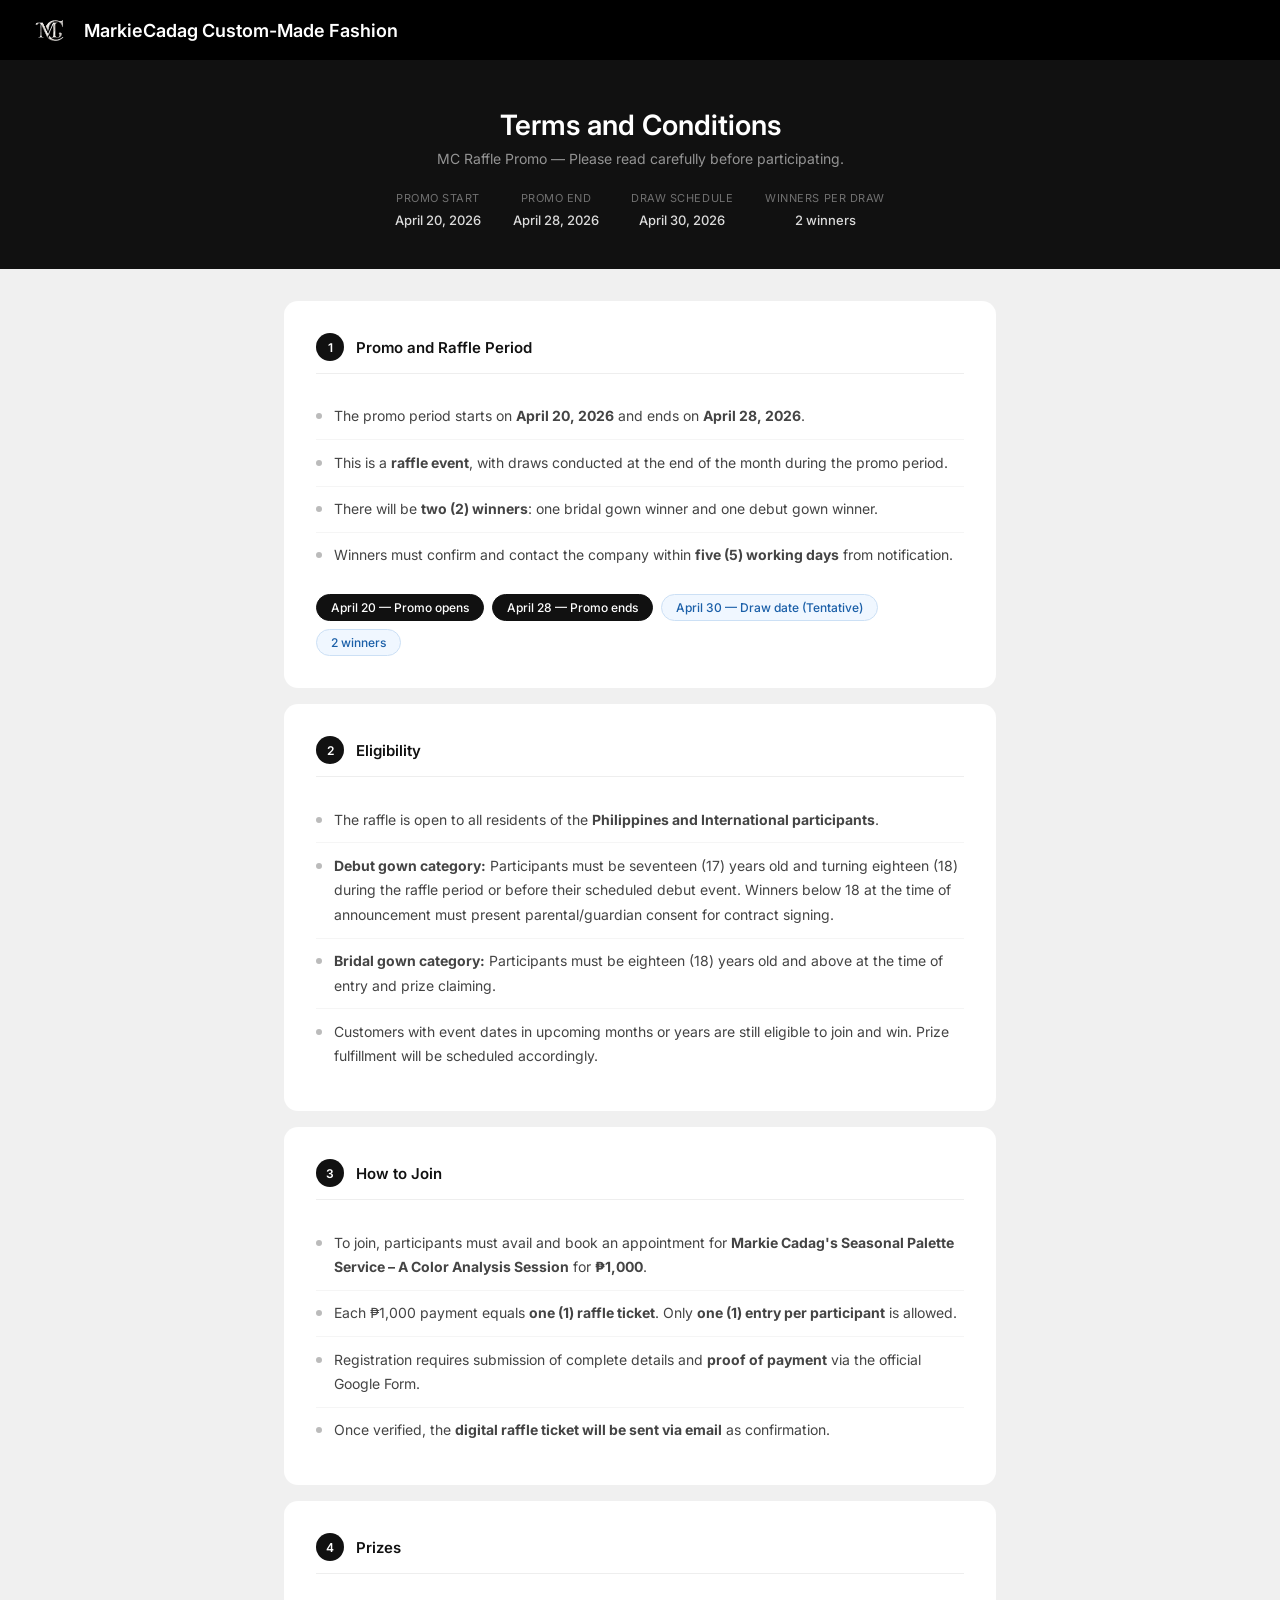
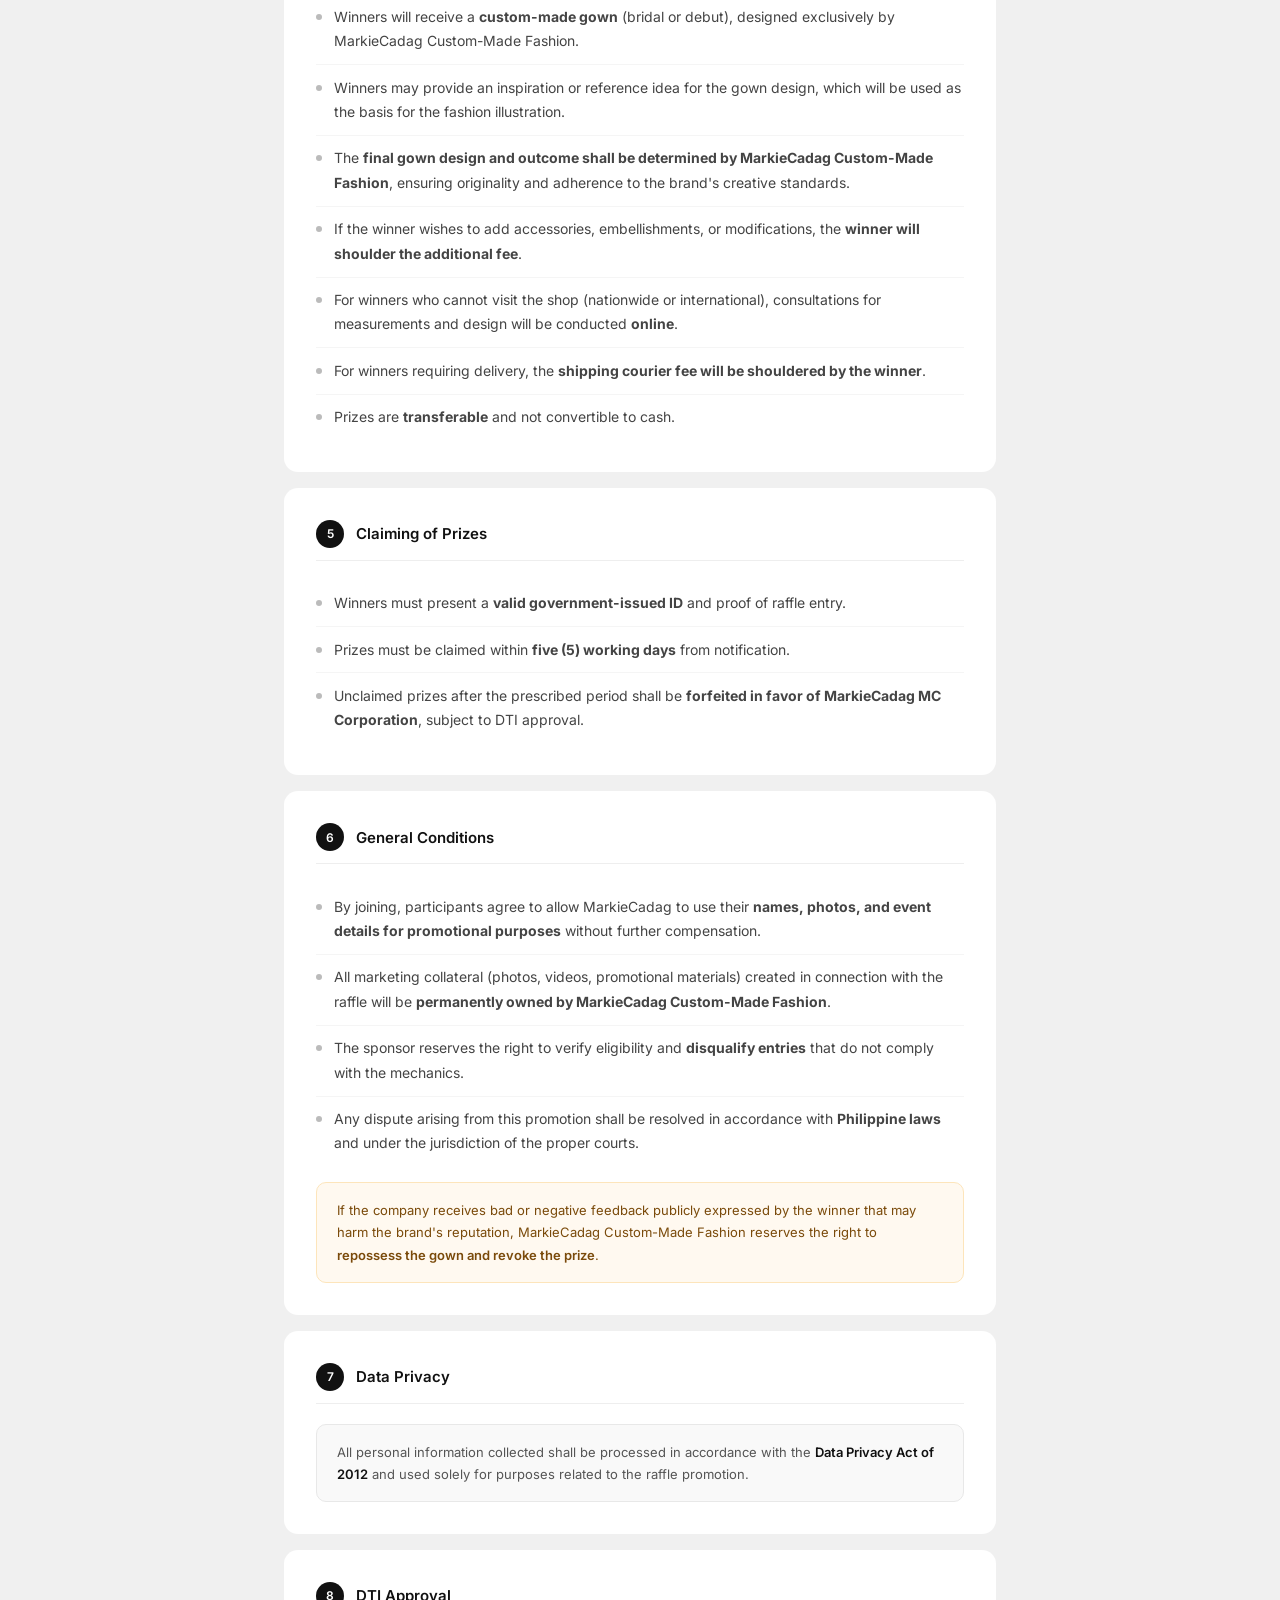
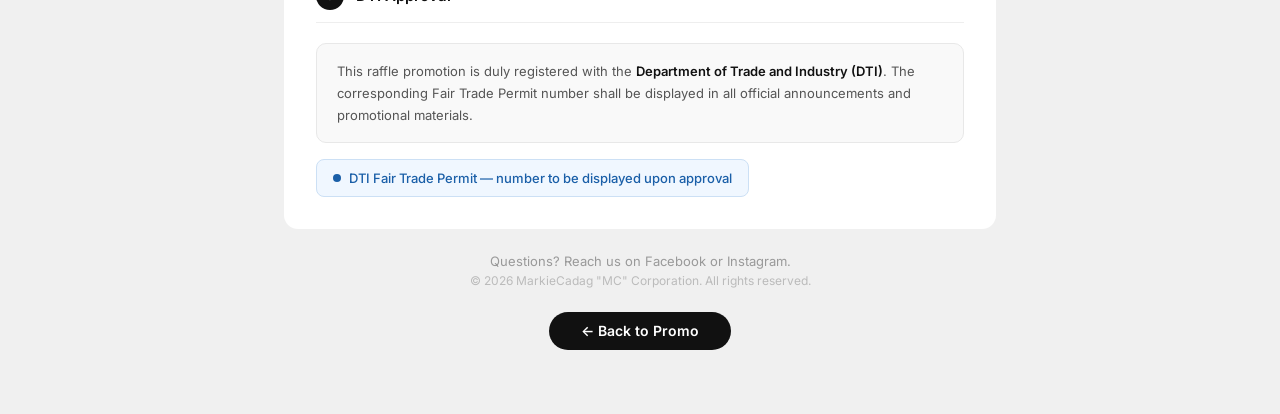
==== tnc.html @ 615bd115 "Update tnc.html" ====
<!DOCTYPE html>
<html lang="en">
<head>
  <meta charset="UTF-8" />
  <meta name="viewport" content="width=device-width, initial-scale=1.0" />
    <link rel="icon" type="image/x-icon" href="/images/mc_logo.jpg">
  <title>Terms and Conditions — Markie Cadag</title>
  <link href="https://fonts.googleapis.com/css2?family=Inter:wght@400;500;600&display=swap" rel="stylesheet" />
  <link rel="stylesheet" href="tnc.css" />
</head>
<body>

  <!-- NAV -->
  <nav class="nav">
    <img src="/images/mc_logo.jpg" style="width:36px;height:36px;border-radius:50%;">
    <span class="nav-name">MarkieCadag Custom-Made Fashion </span>
  </nav>

  <!-- HERO -->
  <div class="tnc-hero">
    <h1>Terms and Conditions</h1>
    <p>MC Raffle Promo — Please read carefully before participating.</p>
    <div class="tnc-meta">
      <div class="tnc-meta-item">
        <span>Promo start</span>
        <strong>April 20, 2026</strong>
      </div>
      <div class="tnc-meta-item">
        <span>Promo end</span>
        <strong>April 28, 2026</strong>
      </div>
      <div class="tnc-meta-item">
        <span>Draw schedule</span>
        <strong>April 30, 2026</strong>
      </div>
      <div class="tnc-meta-item">
        <span>Winners per draw</span>
        <strong>2 winners</strong>
      </div>
    </div>
  </div>

  <!-- BODY -->
  <div class="tnc-body">

    <!-- Section 1 -->
    <div class="tnc-section">
      <div class="tnc-section-head">
        <div class="sec-num">1</div>
        <h2>Promo and Raffle Period</h2>
      </div>
      <ul class="tnc-list">
        <li><div class="dot"></div><span>The promo period starts on <strong>April 20, 2026</strong> and ends on <strong>April 28, 2026</strong>.</span></li>
        <li><div class="dot"></div><span>This is a <strong>raffle event</strong>, with draws conducted at the end of the month during the promo period.</span></li>
        <li><div class="dot"></div><span>There will be <strong>two (2) winners</strong>: one bridal gown winner and one debut gown winner.</span></li>
        <li><div class="dot"></div><span>Winners must confirm and contact the company within <strong>five (5) working days</strong> from notification.</span></li>
      </ul>
      <div class="date-chips">
        <div class="chip key">April 20 — Promo opens</div>
        <div class="chip key">April 28 — Promo ends</div>
        <div class="chip accent">April 30 — Draw date (Tentative)</div>
        <div class="chip accent">2 winners</div>
      </div>
    </div>

    <!-- Section 2 -->
    <div class="tnc-section">
      <div class="tnc-section-head">
        <div class="sec-num">2</div>
        <h2>Eligibility</h2>
      </div>
      <ul class="tnc-list">
        <li><div class="dot"></div><span>The raffle is open to all residents of the <strong>Philippines and International participants</strong>.</span></li>
        <li><div class="dot"></div><span><strong>Debut gown category:</strong> Participants must be seventeen (17) years old and turning eighteen (18) during the raffle period or before their scheduled debut event. Winners below 18 at the time of announcement must present parental/guardian consent for contract signing.</span></li>
        <li><div class="dot"></div><span><strong>Bridal gown category:</strong> Participants must be eighteen (18) years old and above at the time of entry and prize claiming.</span></li>
        <li><div class="dot"></div><span>Customers with event dates in upcoming months or years are still eligible to join and win. Prize fulfillment will be scheduled accordingly.</span></li>
      </ul>
    </div>

    <!-- Section 3 -->
    <div class="tnc-section">
      <div class="tnc-section-head">
        <div class="sec-num">3</div>
        <h2>How to Join</h2>
      </div>
      <ul class="tnc-list">
        <li><div class="dot"></div><span>To join, participants must avail and book an appointment for <strong>Markie Cadag's Seasonal Palette Service – A Color Analysis Session</strong> for <strong>₱1,000</strong>.</span></li>
        <li><div class="dot"></div><span>Each ₱1,000 payment equals <strong>one (1) raffle ticket</strong>. Only <strong>one (1) entry per participant</strong> is allowed.</span></li>
        <li><div class="dot"></div><span>Registration requires submission of complete details and <strong>proof of payment</strong> via the official Google Form.</span></li>
        <li><div class="dot"></div><span>Once verified, the <strong>digital raffle ticket will be sent via email</strong> as confirmation.</span></li>
      </ul>
    </div>

    <!-- Section 4 -->
    <div class="tnc-section">
      <div class="tnc-section-head">
        <div class="sec-num">4</div>
        <h2>Prizes</h2>
      </div>
      <ul class="tnc-list">
        <li><div class="dot"></div><span>Winners will receive a <strong>custom-made gown</strong> (bridal or debut), designed exclusively by MarkieCadag Custom-Made Fashion.</span></li>
        <li><div class="dot"></div><span>Winners may provide an inspiration or reference idea for the gown design, which will be used as the basis for the fashion illustration.</span></li>
        <li><div class="dot"></div><span>The <strong>final gown design and outcome shall be determined by MarkieCadag Custom-Made Fashion</strong>, ensuring originality and adherence to the brand's creative standards.</span></li>
        <li><div class="dot"></div><span>If the winner wishes to add accessories, embellishments, or modifications, the <strong>winner will shoulder the additional fee</strong>.</span></li>
        <li><div class="dot"></div><span>For winners who cannot visit the shop (nationwide or international), consultations for measurements and design will be conducted <strong>online</strong>.</span></li>
        <li><div class="dot"></div><span>For winners requiring delivery, the <strong>shipping courier fee will be shouldered by the winner</strong>.</span></li>
        <li><div class="dot"></div><span>Prizes are <strong>transferable</strong> and not convertible to cash.</span></li>
      </ul>
    </div>

    <!-- Section 5 -->
    <div class="tnc-section">
      <div class="tnc-section-head">
        <div class="sec-num">5</div>
        <h2>Claiming of Prizes</h2>
      </div>
      <ul class="tnc-list">
        <li><div class="dot"></div><span>Winners must present a <strong>valid government-issued ID</strong> and proof of raffle entry.</span></li>
        <li><div class="dot"></div><span>Prizes must be claimed within <strong>five (5) working days</strong> from notification.</span></li>
        <li><div class="dot"></div><span>Unclaimed prizes after the prescribed period shall be <strong>forfeited in favor of MarkieCadag MC Corporation</strong>, subject to DTI approval.</span></li>
      </ul>
    </div>

    <!-- Section 6 -->
    <div class="tnc-section">
      <div class="tnc-section-head">
        <div class="sec-num">6</div>
        <h2>General Conditions</h2>
      </div>
      <ul class="tnc-list">
        <li><div class="dot"></div><span>By joining, participants agree to allow MarkieCadag to use their <strong>names, photos, and event details for promotional purposes</strong> without further compensation.</span></li>
        <li><div class="dot"></div><span>All marketing collateral (photos, videos, promotional materials) created in connection with the raffle will be <strong>permanently owned by MarkieCadag Custom-Made Fashion</strong>.</span></li>
        <li><div class="dot"></div><span>The sponsor reserves the right to verify eligibility and <strong>disqualify entries</strong> that do not comply with the mechanics.</span></li>
        <li><div class="dot"></div><span>Any dispute arising from this promotion shall be resolved in accordance with <strong>Philippine laws</strong> and under the jurisdiction of the proper courts.</span></li>
      </ul>
      <div class="warning-box">
        If the company receives bad or negative feedback publicly expressed by the winner that may harm the brand's reputation, MarkieCadag Custom-Made Fashion reserves the right to <strong>repossess the gown and revoke the prize</strong>.
      </div>
    </div>

    <!-- Section 7 -->
    <div class="tnc-section">
      <div class="tnc-section-head">
        <div class="sec-num">7</div>
        <h2>Data Privacy</h2>
      </div>
      <div class="highlight-box">
        All personal information collected shall be processed in accordance with the <strong>Data Privacy Act of 2012</strong> and used solely for purposes related to the raffle promotion.
      </div>
    </div>

    <!-- Section 8 -->
    <div class="tnc-section">
      <div class="tnc-section-head">
        <div class="sec-num">8</div>
        <h2>DTI Approval</h2>
      </div>
      <div class="highlight-box">
        This raffle promotion is duly registered with the <strong>Department of Trade and Industry (DTI)</strong>. The corresponding Fair Trade Permit number shall be displayed in all official announcements and promotional materials.
      </div>
      <div class="dti-badge">DTI Fair Trade Permit — number to be displayed upon approval</div>
    </div>

    <!-- Footer area -->
    <div class="tnc-footer">
      <p class="tnc-footer-sub">Questions? Reach us on Facebook or Instagram.</p>
      <p class="tnc-footer-copy">© 2026 MarkieCadag "MC" Corporation. All rights reserved.</p>
      <a class="back-btn" href="index.html">← Back to Promo</a>
    </div>

  </div>

</body>
</html>
---- tnc.css ----
* {
  box-sizing: border-box;
  margin: 0;
  padding: 0;
  font-family: 'Inter', sans-serif;
}

body {
  background: #f0f0f0;
  color: #111;
  min-height: 100vh;
  overflow-x: hidden;
}

/* ── NAV ── */
.nav {
  background: rgb(0, 0, 0);
  padding: 0 2rem;
  display: flex;
  align-items: center;
  height: 60px;
  gap: 1rem;
  position: sticky;
  top: 0;
  z-index: 100;
}

.nav-name {
  color: #ffffff;
  font-size: 18px;
  font-weight: 600;
}

/* ── HERO ── */
.tnc-hero {
  background: #111;
  color: white;
  padding: 3rem 2rem 2.5rem;
  text-align: center;
}

.tnc-hero h1 {
  font-size: 28px;
  font-weight: 600;
  margin-bottom: 0.5rem;
}

.tnc-hero p {
  font-size: 14px;
  color: rgba(255, 255, 255, 0.55);
}

.tnc-meta {
  display: flex;
  justify-content: center;
  gap: 2rem;
  margin-top: 1.5rem;
  flex-wrap: wrap;
}

.tnc-meta-item {
  text-align: center;
}

.tnc-meta-item span {
  display: block;
  font-size: 11px;
  text-transform: uppercase;
  letter-spacing: 0.05em;
  color: rgba(255, 255, 255, 0.4);
  margin-bottom: 4px;
}

.tnc-meta-item strong {
  font-size: 13px;
  font-weight: 500;
  color: rgba(255, 255, 255, 0.85);
}

/* ── BODY ── */
.tnc-body {
  max-width: 760px;
  margin: 0 auto;
  padding: 2rem 1.5rem 4rem;
}

/* ── SECTION CARDS ── */
.tnc-section {
  background: white;
  border-radius: 14px;
  padding: 2rem;
  margin-bottom: 1rem;
}

.tnc-section-head {
  display: flex;
  align-items: center;
  gap: 12px;
  margin-bottom: 1.25rem;
  padding-bottom: 0.75rem;
  border-bottom: 1px solid #eee;
}

.sec-num {
  width: 28px;
  height: 28px;
  background: #111;
  color: white;
  border-radius: 50%;
  font-size: 12px;
  font-weight: 600;
  display: flex;
  align-items: center;
  justify-content: center;
  flex-shrink: 0;
}

.tnc-section h2 {
  font-size: 15px;
  font-weight: 600;
  color: #111;
}

/* ── LIST ── */
.tnc-list {
  list-style: none;
}

.tnc-list li {
  font-size: 14px;
  color: #444;
  line-height: 1.75;
  padding: 0.65rem 0;
  border-bottom: 1px solid #f5f5f5;
  display: flex;
  gap: 12px;
  align-items: flex-start;
}

.tnc-list li:last-child {
  border-bottom: none;
}

.dot {
  min-width: 6px;
  height: 6px;
  background: #bbb;
  border-radius: 50%;
  flex-shrink: 0;
  margin-top: 9px;
}

/* ── CHIPS ── */
.date-chips {
  display: flex;
  gap: 8px;
  flex-wrap: wrap;
  margin-top: 1rem;
}

.chip {
  background: #f5f5f5;
  border: 1px solid #e0e0e0;
  border-radius: 20px;
  padding: 5px 14px;
  font-size: 12px;
  font-weight: 500;
  color: #444;
}

.chip.key {
  background: #111;
  color: white;
  border-color: #111;
}

.chip.accent {
  background: #f0f7ff;
  border-color: #cce0f5;
  color: #1a5fa8;
}

/* ── CALLOUT BOXES ── */
.highlight-box {
  background: #f9f9f9;
  border: 1px solid #e8e8e8;
  border-radius: 10px;
  padding: 1rem 1.25rem;
  font-size: 13px;
  color: #555;
  line-height: 1.7;
  margin-top: 1rem;
}

.highlight-box strong {
  color: #111;
  font-weight: 600;
}

.warning-box {
  background: #fff9f0;
  border: 1px solid #fde5bb;
  border-radius: 10px;
  padding: 1rem 1.25rem;
  font-size: 13px;
  color: #7a4a0a;
  line-height: 1.7;
  margin-top: 1rem;
}

.warning-box strong {
  font-weight: 600;
}

/* ── DTI BADGE ── */
.dti-badge {
  display: inline-flex;
  align-items: center;
  gap: 8px;
  background: #f0f7ff;
  border: 1px solid #cce0f5;
  border-radius: 8px;
  padding: 10px 16px;
  font-size: 13px;
  color: #1a5fa8;
  font-weight: 500;
  margin-top: 1rem;
}

.dti-badge::before {
  content: '';
  width: 8px;
  height: 8px;
  background: #1a5fa8;
  border-radius: 50%;
  flex-shrink: 0;
}

/* ── FOOTER AREA ── */
.tnc-footer {
  text-align: center;
  padding-top: 0.5rem;
}

.tnc-footer-sub {
  font-size: 13px;
  color: #999;
  margin-bottom: 0.25rem;
}

.tnc-footer-copy {
  font-size: 12px;
  color: #bbb;
}

.back-btn {
  display: inline-block;
  background: #111;
  color: white;
  border-radius: 30px;
  padding: 0.65rem 2rem;
  font-size: 14px;
  font-weight: 600;
  text-decoration: none;
  cursor: pointer;
  border: none;
  font-family: 'Inter', sans-serif;
  margin-top: 1.5rem;
}

.back-btn:hover {
  background: #333;
}

/* ── RESPONSIVE ── */
@media (max-width: 600px) {
  .tnc-hero h1 { font-size: 22px; }
  .tnc-meta { gap: 1.25rem; }
  .tnc-body { padding: 1.25rem 1rem 3rem; }
  .tnc-section { padding: 1.5rem 1.25rem; }
  .date-chips { gap: 6px; }
  .chip { font-size: 11px; padding: 4px 10px; }
}
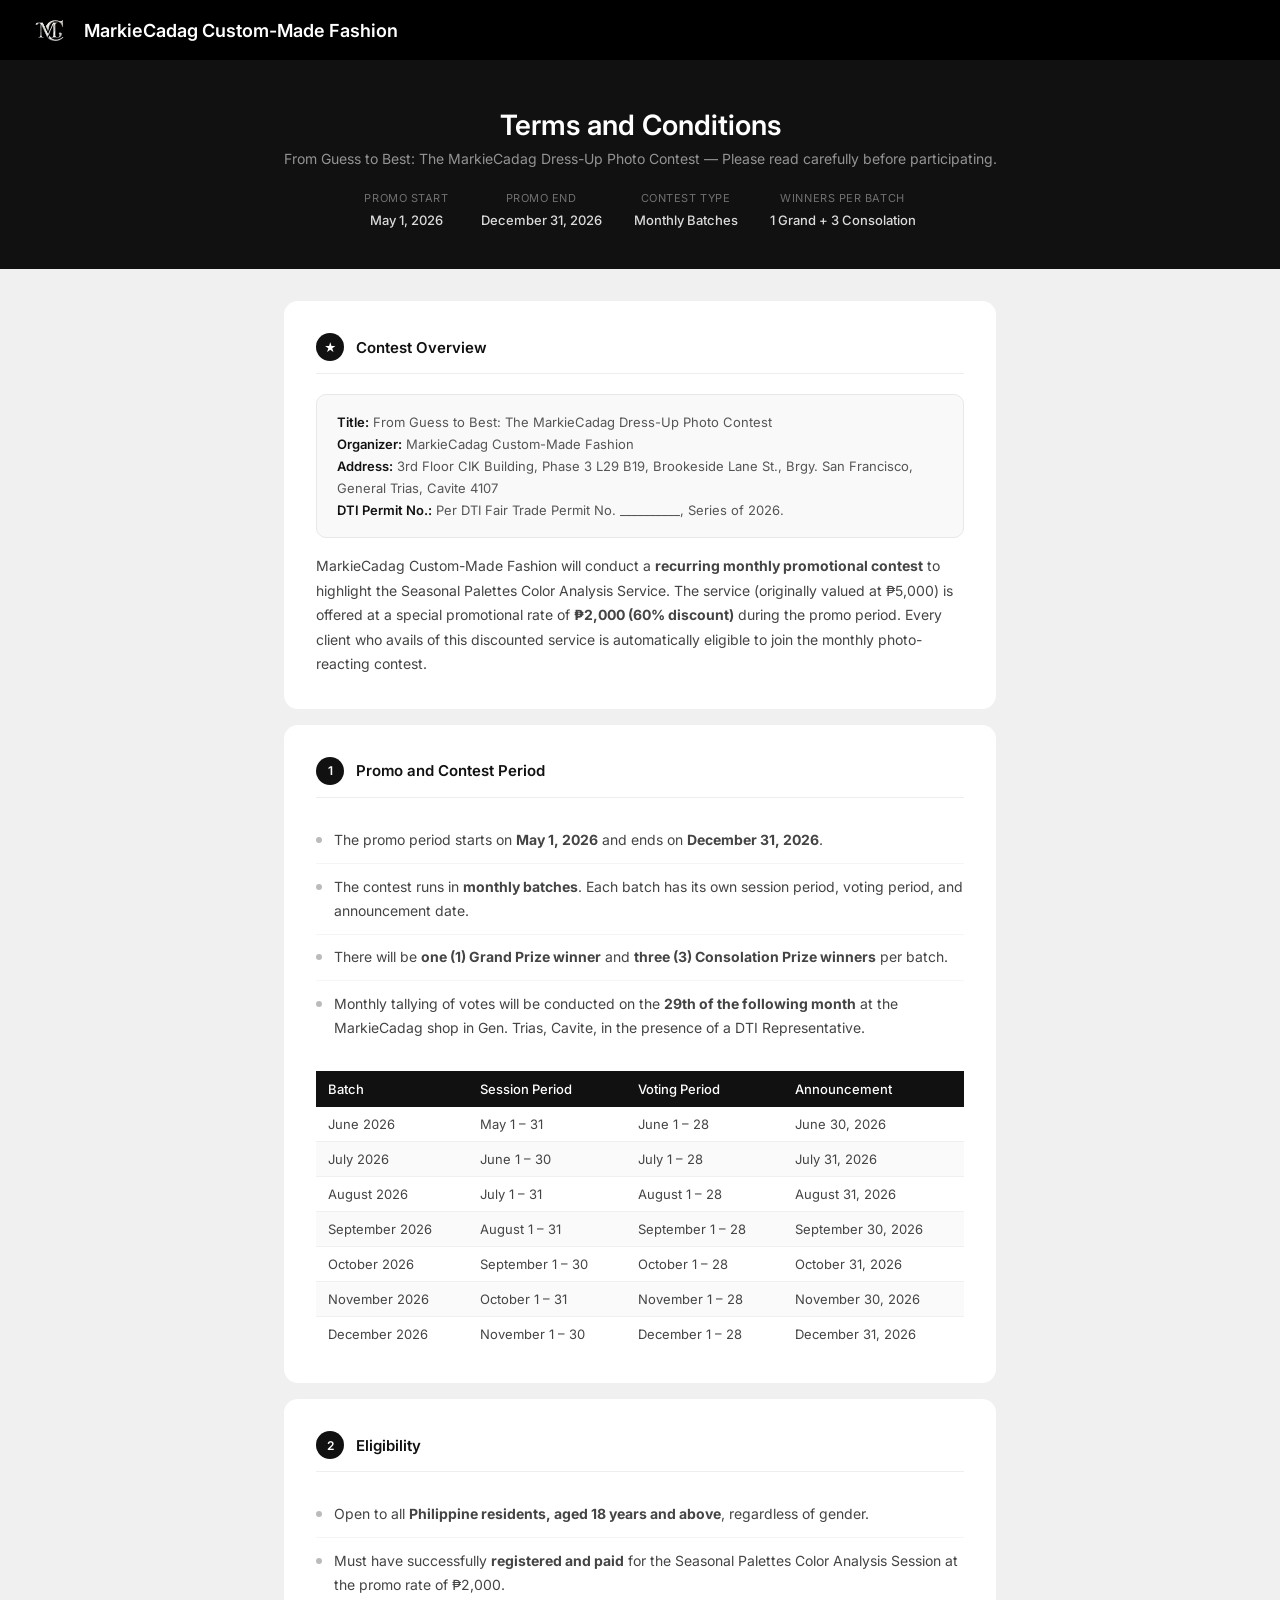
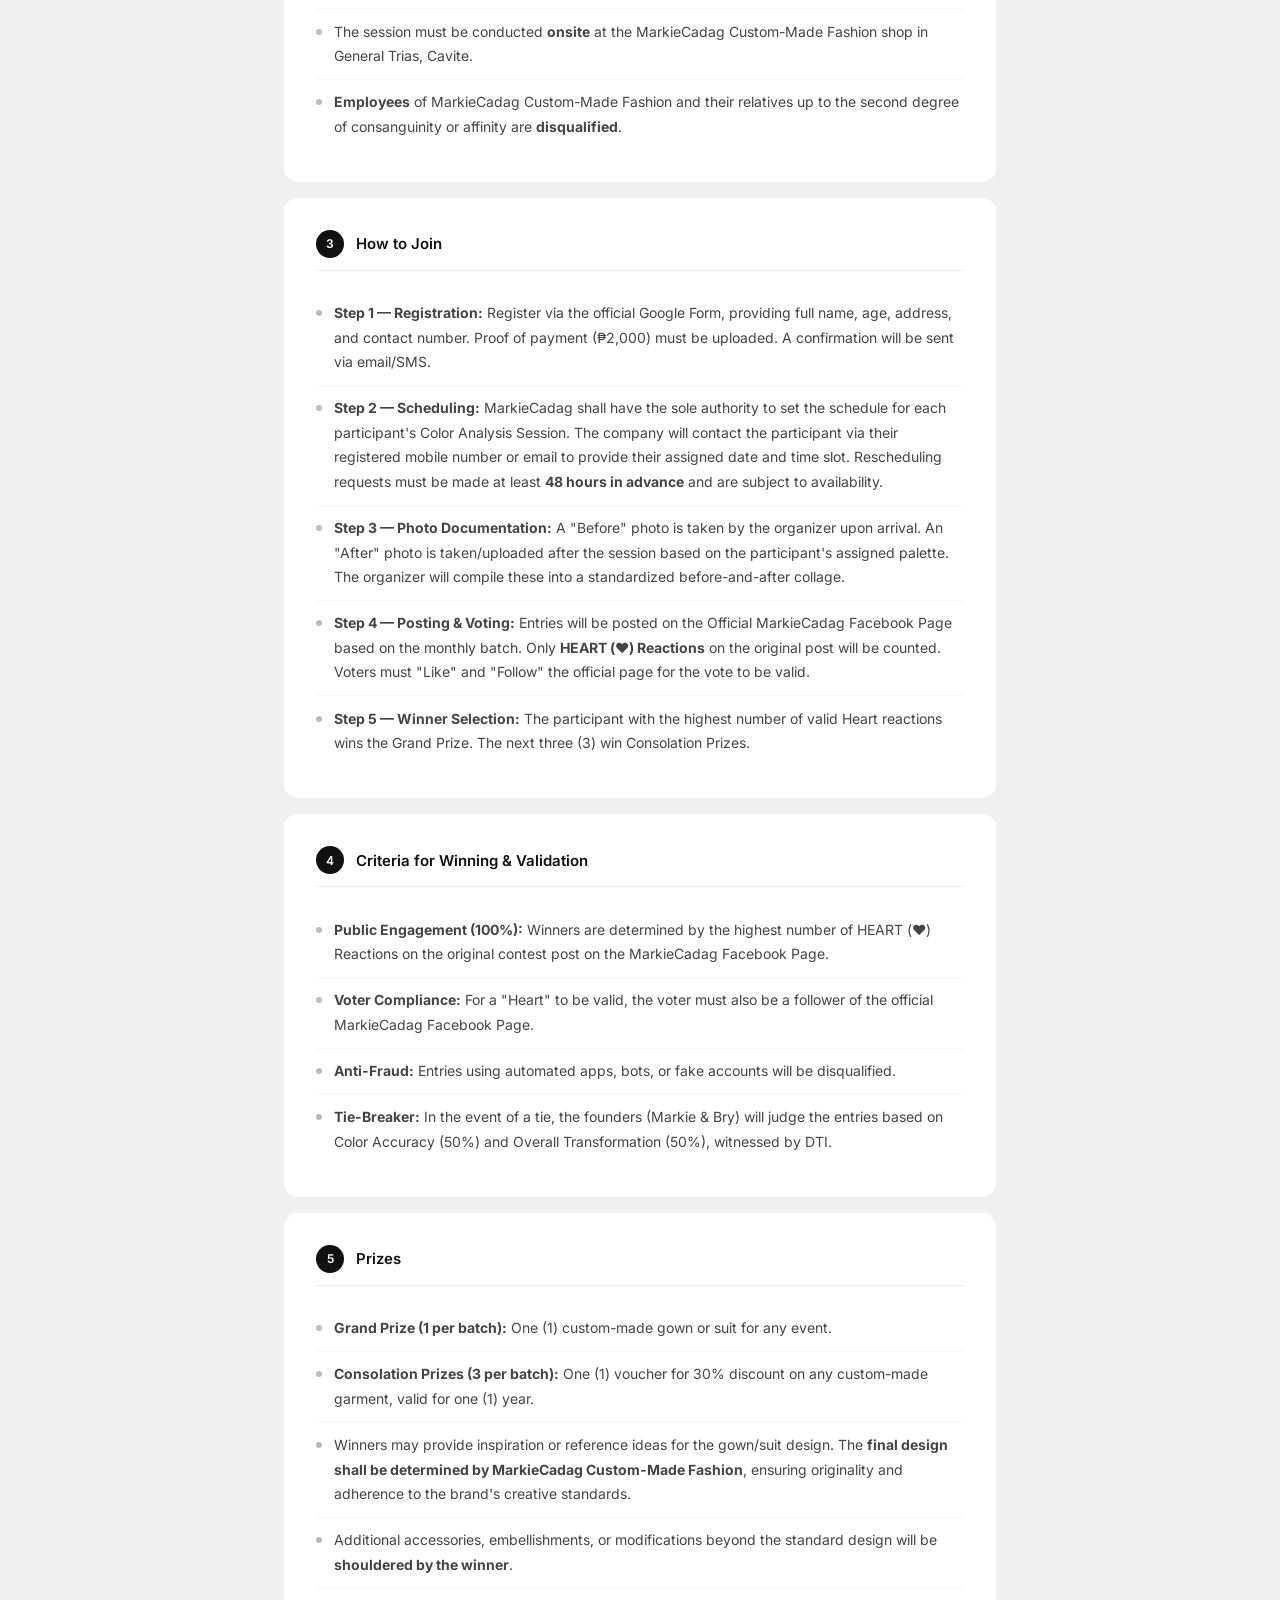
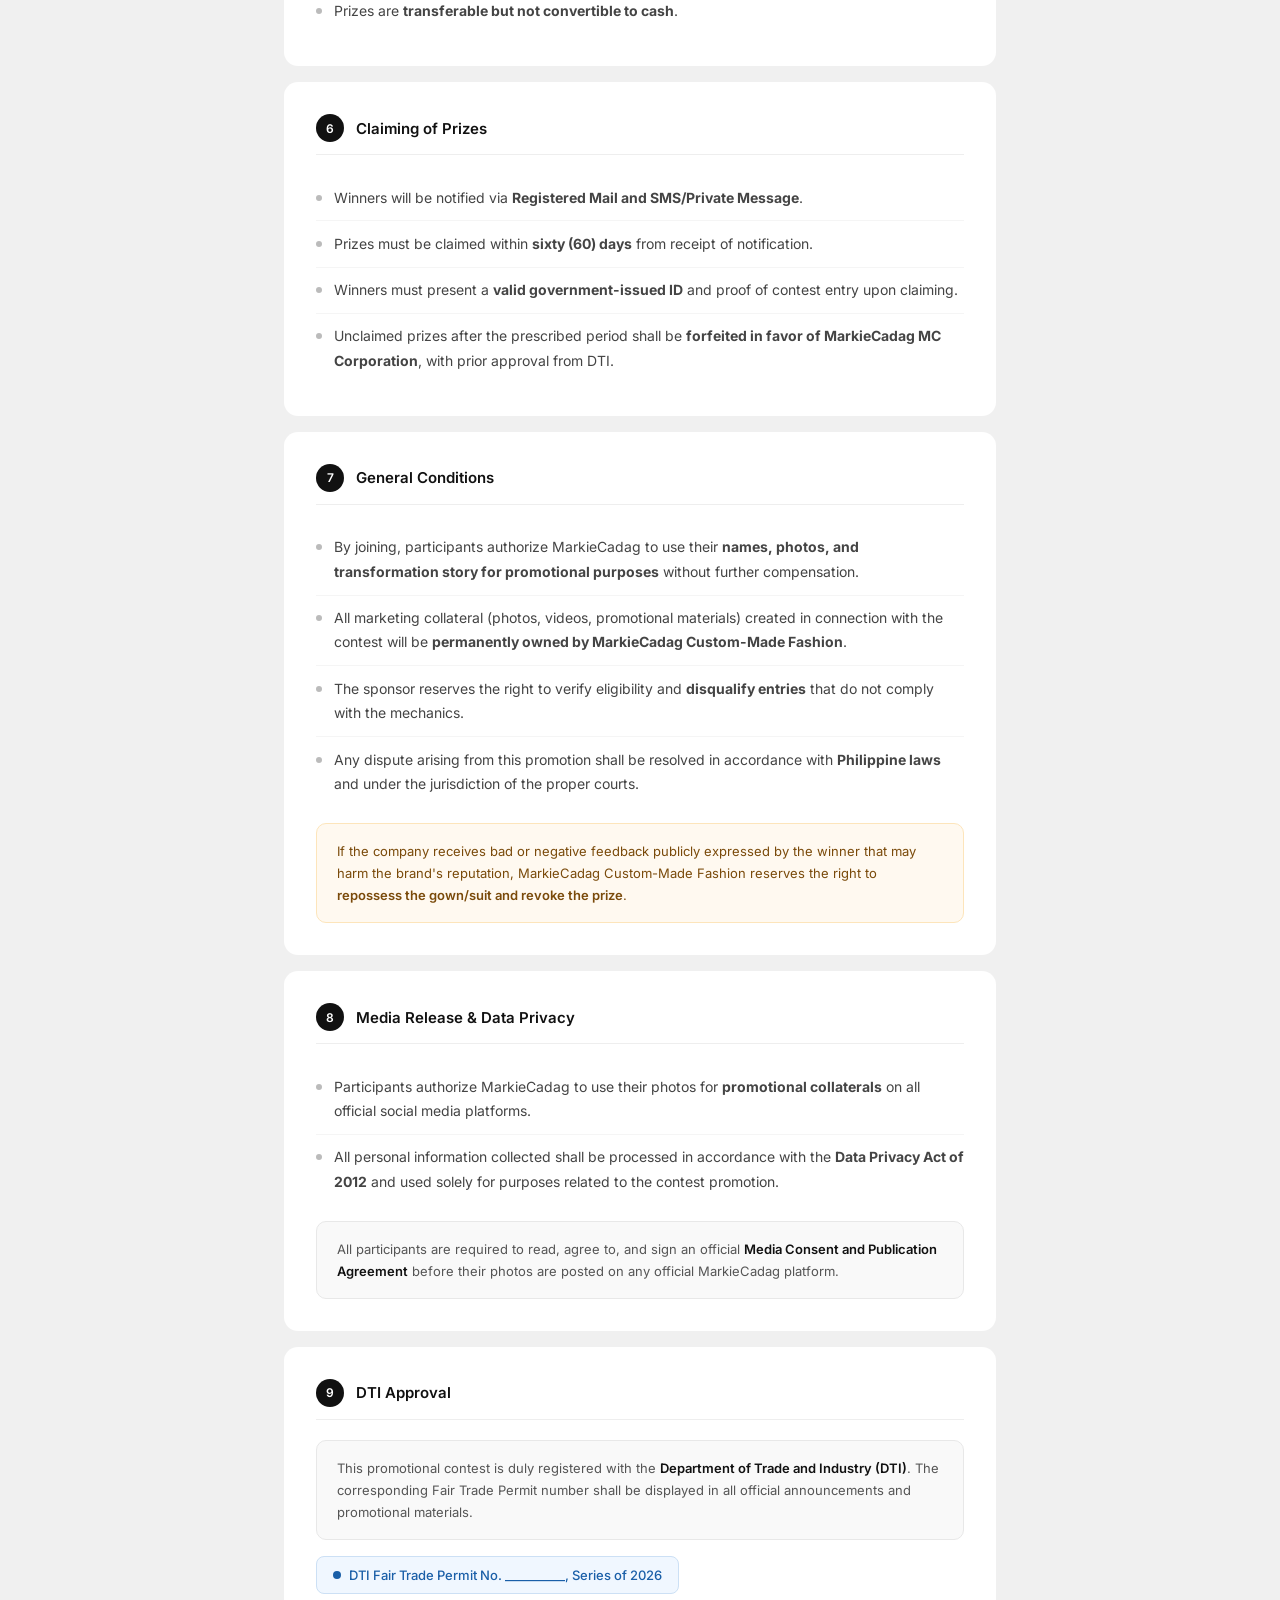
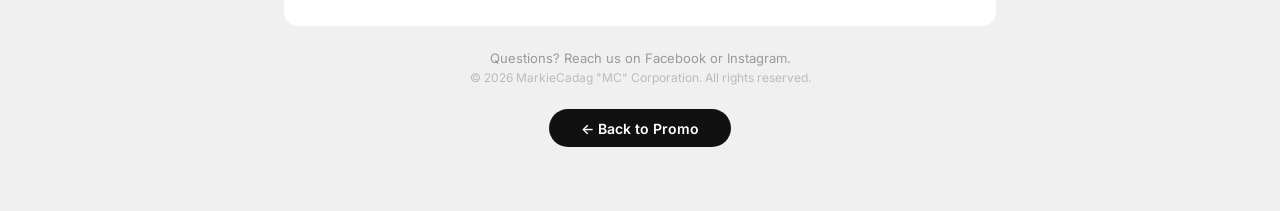
==== commit 5edbbb07: "new content (tnc)" ====
--- a/tnc.html
+++ b/tnc.html
@@ -3,7 +3,7 @@
 <head>
   <meta charset="UTF-8" />
   <meta name="viewport" content="width=device-width, initial-scale=1.0" />
-    <link rel="icon" type="image/x-icon" href="/images/mc_logo.jpg">
+  <link rel="icon" type="image/x-icon" href="/images/mc_logo.jpg">
   <title>Terms and Conditions — Markie Cadag</title>
   <link href="https://fonts.googleapis.com/css2?family=Inter:wght@400;500;600&display=swap" rel="stylesheet" />
   <link rel="stylesheet" href="tnc.css" />
@@ -13,29 +13,29 @@
   <!-- NAV -->
   <nav class="nav">
     <img src="/images/mc_logo.jpg" style="width:36px;height:36px;border-radius:50%;">
-    <span class="nav-name">MarkieCadag Custom-Made Fashion </span>
+    <span class="nav-name">MarkieCadag Custom-Made Fashion</span>
   </nav>
 
   <!-- HERO -->
   <div class="tnc-hero">
     <h1>Terms and Conditions</h1>
-    <p>MC Raffle Promo — Please read carefully before participating.</p>
+    <p>From Guess to Best: The MarkieCadag Dress-Up Photo Contest — Please read carefully before participating.</p>
     <div class="tnc-meta">
       <div class="tnc-meta-item">
         <span>Promo start</span>
-        <strong>April 20, 2026</strong>
+        <strong>May 1, 2026</strong>
       </div>
       <div class="tnc-meta-item">
         <span>Promo end</span>
-        <strong>April 28, 2026</strong>
-      </div>
-      <div class="tnc-meta-item">
-        <span>Draw schedule</span>
-        <strong>April 30, 2026</strong>
-      </div>
-      <div class="tnc-meta-item">
-        <span>Winners per draw</span>
-        <strong>2 winners</strong>
+        <strong>December 31, 2026</strong>
+      </div>
+      <div class="tnc-meta-item">
+        <span>Contest type</span>
+        <strong>Monthly Batches</strong>
+      </div>
+      <div class="tnc-meta-item">
+        <span>Winners per batch</span>
+        <strong>1 Grand + 3 Consolation</strong>
       </div>
     </div>
   </div>
@@ -43,23 +43,91 @@
   <!-- BODY -->
   <div class="tnc-body">
 
+    <!-- Overview -->
+    <div class="tnc-section">
+      <div class="tnc-section-head">
+        <div class="sec-num">★</div>
+        <h2>Contest Overview</h2>
+      </div>
+      <div class="highlight-box">
+        <strong>Title:</strong> From Guess to Best: The MarkieCadag Dress-Up Photo Contest<br>
+        <strong>Organizer:</strong> MarkieCadag Custom-Made Fashion<br>
+        <strong>Address:</strong> 3rd Floor CIK Building, Phase 3 L29 B19, Brookeside Lane St., Brgy. San Francisco, General Trias, Cavite 4107<br>
+        <strong>DTI Permit No.:</strong> Per DTI Fair Trade Permit No. __________, Series of 2026.
+      </div>
+      <div style="margin-top: 1rem; font-size: 14px; color: #444; line-height: 1.75;">
+        MarkieCadag Custom-Made Fashion will conduct a <strong>recurring monthly promotional contest</strong> to highlight the Seasonal Palettes Color Analysis Service. The service (originally valued at ₱5,000) is offered at a special promotional rate of <strong>₱2,000 (60% discount)</strong> during the promo period. Every client who avails of this discounted service is automatically eligible to join the monthly photo-reacting contest.
+      </div>
+    </div>
+
     <!-- Section 1 -->
     <div class="tnc-section">
       <div class="tnc-section-head">
         <div class="sec-num">1</div>
-        <h2>Promo and Raffle Period</h2>
-      </div>
-      <ul class="tnc-list">
-        <li><div class="dot"></div><span>The promo period starts on <strong>April 20, 2026</strong> and ends on <strong>April 28, 2026</strong>.</span></li>
-        <li><div class="dot"></div><span>This is a <strong>raffle event</strong>, with draws conducted at the end of the month during the promo period.</span></li>
-        <li><div class="dot"></div><span>There will be <strong>two (2) winners</strong>: one bridal gown winner and one debut gown winner.</span></li>
-        <li><div class="dot"></div><span>Winners must confirm and contact the company within <strong>five (5) working days</strong> from notification.</span></li>
-      </ul>
-      <div class="date-chips">
-        <div class="chip key">April 20 — Promo opens</div>
-        <div class="chip key">April 28 — Promo ends</div>
-        <div class="chip accent">April 30 — Draw date (Tentative)</div>
-        <div class="chip accent">2 winners</div>
+        <h2>Promo and Contest Period</h2>
+      </div>
+      <ul class="tnc-list">
+        <li><div class="dot"></div><span>The promo period starts on <strong>May 1, 2026</strong> and ends on <strong>December 31, 2026</strong>.</span></li>
+        <li><div class="dot"></div><span>The contest runs in <strong>monthly batches</strong>. Each batch has its own session period, voting period, and announcement date.</span></li>
+        <li><div class="dot"></div><span>There will be <strong>one (1) Grand Prize winner</strong> and <strong>three (3) Consolation Prize winners</strong> per batch.</span></li>
+        <li><div class="dot"></div><span>Monthly tallying of votes will be conducted on the <strong>29th of the following month</strong> at the MarkieCadag shop in Gen. Trias, Cavite, in the presence of a DTI Representative.</span></li>
+      </ul>
+
+      <div style="margin-top: 1.25rem; overflow-x: auto;">
+        <table style="width: 100%; border-collapse: collapse; font-size: 13px;">
+          <thead>
+            <tr style="background: #111; color: white;">
+              <th style="padding: 10px 12px; text-align: left; font-weight: 500;">Batch</th>
+              <th style="padding: 10px 12px; text-align: left; font-weight: 500;">Session Period</th>
+              <th style="padding: 10px 12px; text-align: left; font-weight: 500;">Voting Period</th>
+              <th style="padding: 10px 12px; text-align: left; font-weight: 500;">Announcement</th>
+            </tr>
+          </thead>
+          <tbody>
+            <tr style="border-bottom: 1px solid #f0f0f0;">
+              <td style="padding: 9px 12px; color: #444;">June 2026</td>
+              <td style="padding: 9px 12px; color: #444;">May 1 – 31</td>
+              <td style="padding: 9px 12px; color: #444;">June 1 – 28</td>
+              <td style="padding: 9px 12px; color: #444;">June 30, 2026</td>
+            </tr>
+            <tr style="border-bottom: 1px solid #f0f0f0; background: #fafafa;">
+              <td style="padding: 9px 12px; color: #444;">July 2026</td>
+              <td style="padding: 9px 12px; color: #444;">June 1 – 30</td>
+              <td style="padding: 9px 12px; color: #444;">July 1 – 28</td>
+              <td style="padding: 9px 12px; color: #444;">July 31, 2026</td>
+            </tr>
+            <tr style="border-bottom: 1px solid #f0f0f0;">
+              <td style="padding: 9px 12px; color: #444;">August 2026</td>
+              <td style="padding: 9px 12px; color: #444;">July 1 – 31</td>
+              <td style="padding: 9px 12px; color: #444;">August 1 – 28</td>
+              <td style="padding: 9px 12px; color: #444;">August 31, 2026</td>
+            </tr>
+            <tr style="border-bottom: 1px solid #f0f0f0; background: #fafafa;">
+              <td style="padding: 9px 12px; color: #444;">September 2026</td>
+              <td style="padding: 9px 12px; color: #444;">August 1 – 31</td>
+              <td style="padding: 9px 12px; color: #444;">September 1 – 28</td>
+              <td style="padding: 9px 12px; color: #444;">September 30, 2026</td>
+            </tr>
+            <tr style="border-bottom: 1px solid #f0f0f0;">
+              <td style="padding: 9px 12px; color: #444;">October 2026</td>
+              <td style="padding: 9px 12px; color: #444;">September 1 – 30</td>
+              <td style="padding: 9px 12px; color: #444;">October 1 – 28</td>
+              <td style="padding: 9px 12px; color: #444;">October 31, 2026</td>
+            </tr>
+            <tr style="border-bottom: 1px solid #f0f0f0; background: #fafafa;">
+              <td style="padding: 9px 12px; color: #444;">November 2026</td>
+              <td style="padding: 9px 12px; color: #444;">October 1 – 31</td>
+              <td style="padding: 9px 12px; color: #444;">November 1 – 28</td>
+              <td style="padding: 9px 12px; color: #444;">November 30, 2026</td>
+            </tr>
+            <tr>
+              <td style="padding: 9px 12px; color: #444;">December 2026</td>
+              <td style="padding: 9px 12px; color: #444;">November 1 – 30</td>
+              <td style="padding: 9px 12px; color: #444;">December 1 – 28</td>
+              <td style="padding: 9px 12px; color: #444;">December 31, 2026</td>
+            </tr>
+          </tbody>
+        </table>
       </div>
     </div>
 
@@ -70,10 +138,10 @@
         <h2>Eligibility</h2>
       </div>
       <ul class="tnc-list">
-        <li><div class="dot"></div><span>The raffle is open to all residents of the <strong>Philippines and International participants</strong>.</span></li>
-        <li><div class="dot"></div><span><strong>Debut gown category:</strong> Participants must be seventeen (17) years old and turning eighteen (18) during the raffle period or before their scheduled debut event. Winners below 18 at the time of announcement must present parental/guardian consent for contract signing.</span></li>
-        <li><div class="dot"></div><span><strong>Bridal gown category:</strong> Participants must be eighteen (18) years old and above at the time of entry and prize claiming.</span></li>
-        <li><div class="dot"></div><span>Customers with event dates in upcoming months or years are still eligible to join and win. Prize fulfillment will be scheduled accordingly.</span></li>
+        <li><div class="dot"></div><span>Open to all <strong>Philippine residents, aged 18 years and above</strong>, regardless of gender.</span></li>
+        <li><div class="dot"></div><span>Must have successfully <strong>registered and paid</strong> for the Seasonal Palettes Color Analysis Session at the promo rate of ₱2,000.</span></li>
+        <li><div class="dot"></div><span>The session must be conducted <strong>onsite</strong> at the MarkieCadag Custom-Made Fashion shop in General Trias, Cavite.</span></li>
+        <li><div class="dot"></div><span><strong>Employees</strong> of MarkieCadag Custom-Made Fashion and their relatives up to the second degree of consanguinity or affinity are <strong>disqualified</strong>.</span></li>
       </ul>
     </div>
 
@@ -84,10 +152,11 @@
         <h2>How to Join</h2>
       </div>
       <ul class="tnc-list">
-        <li><div class="dot"></div><span>To join, participants must avail and book an appointment for <strong>Markie Cadag's Seasonal Palette Service – A Color Analysis Session</strong> for <strong>₱1,000</strong>.</span></li>
-        <li><div class="dot"></div><span>Each ₱1,000 payment equals <strong>one (1) raffle ticket</strong>. Only <strong>one (1) entry per participant</strong> is allowed.</span></li>
-        <li><div class="dot"></div><span>Registration requires submission of complete details and <strong>proof of payment</strong> via the official Google Form.</span></li>
-        <li><div class="dot"></div><span>Once verified, the <strong>digital raffle ticket will be sent via email</strong> as confirmation.</span></li>
+        <li><div class="dot"></div><span><strong>Step 1 — Registration:</strong> Register via the official Google Form, providing full name, age, address, and contact number. Proof of payment (₱2,000) must be uploaded. A confirmation will be sent via email/SMS.</span></li>
+        <li><div class="dot"></div><span><strong>Step 2 — Scheduling:</strong> MarkieCadag shall have the sole authority to set the schedule for each participant's Color Analysis Session. The company will contact the participant via their registered mobile number or email to provide their assigned date and time slot. Rescheduling requests must be made at least <strong>48 hours in advance</strong> and are subject to availability.</span></li>
+        <li><div class="dot"></div><span><strong>Step 3 — Photo Documentation:</strong> A "Before" photo is taken by the organizer upon arrival. An "After" photo is taken/uploaded after the session based on the participant's assigned palette. The organizer will compile these into a standardized before-and-after collage.</span></li>
+        <li><div class="dot"></div><span><strong>Step 4 — Posting & Voting:</strong> Entries will be posted on the Official MarkieCadag Facebook Page based on the monthly batch. Only <strong>HEART (❤️) Reactions</strong> on the original post will be counted. Voters must "Like" and "Follow" the official page for the vote to be valid.</span></li>
+        <li><div class="dot"></div><span><strong>Step 5 — Winner Selection:</strong> The participant with the highest number of valid Heart reactions wins the Grand Prize. The next three (3) win Consolation Prizes.</span></li>
       </ul>
     </div>
 
@@ -95,70 +164,87 @@
     <div class="tnc-section">
       <div class="tnc-section-head">
         <div class="sec-num">4</div>
+        <h2>Criteria for Winning & Validation</h2>
+      </div>
+      <ul class="tnc-list">
+        <li><div class="dot"></div><span><strong>Public Engagement (100%):</strong> Winners are determined by the highest number of HEART (❤️) Reactions on the original contest post on the MarkieCadag Facebook Page.</span></li>
+        <li><div class="dot"></div><span><strong>Voter Compliance:</strong> For a "Heart" to be valid, the voter must also be a follower of the official MarkieCadag Facebook Page.</span></li>
+        <li><div class="dot"></div><span><strong>Anti-Fraud:</strong> Entries using automated apps, bots, or fake accounts will be disqualified.</span></li>
+        <li><div class="dot"></div><span><strong>Tie-Breaker:</strong> In the event of a tie, the founders (Markie & Bry) will judge the entries based on Color Accuracy (50%) and Overall Transformation (50%), witnessed by DTI.</span></li>
+      </ul>
+    </div>
+
+    <!-- Section 5 -->
+    <div class="tnc-section">
+      <div class="tnc-section-head">
+        <div class="sec-num">5</div>
         <h2>Prizes</h2>
       </div>
       <ul class="tnc-list">
-        <li><div class="dot"></div><span>Winners will receive a <strong>custom-made gown</strong> (bridal or debut), designed exclusively by MarkieCadag Custom-Made Fashion.</span></li>
-        <li><div class="dot"></div><span>Winners may provide an inspiration or reference idea for the gown design, which will be used as the basis for the fashion illustration.</span></li>
-        <li><div class="dot"></div><span>The <strong>final gown design and outcome shall be determined by MarkieCadag Custom-Made Fashion</strong>, ensuring originality and adherence to the brand's creative standards.</span></li>
-        <li><div class="dot"></div><span>If the winner wishes to add accessories, embellishments, or modifications, the <strong>winner will shoulder the additional fee</strong>.</span></li>
-        <li><div class="dot"></div><span>For winners who cannot visit the shop (nationwide or international), consultations for measurements and design will be conducted <strong>online</strong>.</span></li>
-        <li><div class="dot"></div><span>For winners requiring delivery, the <strong>shipping courier fee will be shouldered by the winner</strong>.</span></li>
-        <li><div class="dot"></div><span>Prizes are <strong>transferable</strong> and not convertible to cash.</span></li>
-      </ul>
-    </div>
-
-    <!-- Section 5 -->
-    <div class="tnc-section">
-      <div class="tnc-section-head">
-        <div class="sec-num">5</div>
+        <li><div class="dot"></div><span><strong>Grand Prize (1 per batch):</strong> One (1) custom-made gown or suit for any event.</span></li>
+        <li><div class="dot"></div><span><strong>Consolation Prizes (3 per batch):</strong> One (1) voucher for 30% discount on any custom-made garment, valid for one (1) year.</span></li>
+        <li><div class="dot"></div><span>Winners may provide inspiration or reference ideas for the gown/suit design. The <strong>final design shall be determined by MarkieCadag Custom-Made Fashion</strong>, ensuring originality and adherence to the brand's creative standards.</span></li>
+        <li><div class="dot"></div><span>Additional accessories, embellishments, or modifications beyond the standard design will be <strong>shouldered by the winner</strong>.</span></li>
+        <li><div class="dot"></div><span>Prizes are <strong>transferable but not convertible to cash</strong>.</span></li>
+      </ul>
+    </div>
+
+    <!-- Section 6 -->
+    <div class="tnc-section">
+      <div class="tnc-section-head">
+        <div class="sec-num">6</div>
         <h2>Claiming of Prizes</h2>
       </div>
       <ul class="tnc-list">
-        <li><div class="dot"></div><span>Winners must present a <strong>valid government-issued ID</strong> and proof of raffle entry.</span></li>
-        <li><div class="dot"></div><span>Prizes must be claimed within <strong>five (5) working days</strong> from notification.</span></li>
-        <li><div class="dot"></div><span>Unclaimed prizes after the prescribed period shall be <strong>forfeited in favor of MarkieCadag MC Corporation</strong>, subject to DTI approval.</span></li>
-      </ul>
-    </div>
-
-    <!-- Section 6 -->
-    <div class="tnc-section">
-      <div class="tnc-section-head">
-        <div class="sec-num">6</div>
+        <li><div class="dot"></div><span>Winners will be notified via <strong>Registered Mail and SMS/Private Message</strong>.</span></li>
+        <li><div class="dot"></div><span>Prizes must be claimed within <strong>sixty (60) days</strong> from receipt of notification.</span></li>
+        <li><div class="dot"></div><span>Winners must present a <strong>valid government-issued ID</strong> and proof of contest entry upon claiming.</span></li>
+        <li><div class="dot"></div><span>Unclaimed prizes after the prescribed period shall be <strong>forfeited in favor of MarkieCadag MC Corporation</strong>, with prior approval from DTI.</span></li>
+      </ul>
+    </div>
+
+    <!-- Section 7 -->
+    <div class="tnc-section">
+      <div class="tnc-section-head">
+        <div class="sec-num">7</div>
         <h2>General Conditions</h2>
       </div>
       <ul class="tnc-list">
-        <li><div class="dot"></div><span>By joining, participants agree to allow MarkieCadag to use their <strong>names, photos, and event details for promotional purposes</strong> without further compensation.</span></li>
-        <li><div class="dot"></div><span>All marketing collateral (photos, videos, promotional materials) created in connection with the raffle will be <strong>permanently owned by MarkieCadag Custom-Made Fashion</strong>.</span></li>
+        <li><div class="dot"></div><span>By joining, participants authorize MarkieCadag to use their <strong>names, photos, and transformation story for promotional purposes</strong> without further compensation.</span></li>
+        <li><div class="dot"></div><span>All marketing collateral (photos, videos, promotional materials) created in connection with the contest will be <strong>permanently owned by MarkieCadag Custom-Made Fashion</strong>.</span></li>
         <li><div class="dot"></div><span>The sponsor reserves the right to verify eligibility and <strong>disqualify entries</strong> that do not comply with the mechanics.</span></li>
         <li><div class="dot"></div><span>Any dispute arising from this promotion shall be resolved in accordance with <strong>Philippine laws</strong> and under the jurisdiction of the proper courts.</span></li>
       </ul>
       <div class="warning-box">
-        If the company receives bad or negative feedback publicly expressed by the winner that may harm the brand's reputation, MarkieCadag Custom-Made Fashion reserves the right to <strong>repossess the gown and revoke the prize</strong>.
-      </div>
-    </div>
-
-    <!-- Section 7 -->
-    <div class="tnc-section">
-      <div class="tnc-section-head">
-        <div class="sec-num">7</div>
-        <h2>Data Privacy</h2>
-      </div>
+        If the company receives bad or negative feedback publicly expressed by the winner that may harm the brand's reputation, MarkieCadag Custom-Made Fashion reserves the right to <strong>repossess the gown/suit and revoke the prize</strong>.
+      </div>
+    </div>
+
+    <!-- Section 8 -->
+    <div class="tnc-section">
+      <div class="tnc-section-head">
+        <div class="sec-num">8</div>
+        <h2>Media Release & Data Privacy</h2>
+      </div>
+      <ul class="tnc-list">
+        <li><div class="dot"></div><span>Participants authorize MarkieCadag to use their photos for <strong>promotional collaterals</strong> on all official social media platforms.</span></li>
+        <li><div class="dot"></div><span>All personal information collected shall be processed in accordance with the <strong>Data Privacy Act of 2012</strong> and used solely for purposes related to the contest promotion.</span></li>
+      </ul>
       <div class="highlight-box">
-        All personal information collected shall be processed in accordance with the <strong>Data Privacy Act of 2012</strong> and used solely for purposes related to the raffle promotion.
-      </div>
-    </div>
-
-    <!-- Section 8 -->
-    <div class="tnc-section">
-      <div class="tnc-section-head">
-        <div class="sec-num">8</div>
+        All participants are required to read, agree to, and sign an official <strong>Media Consent and Publication Agreement</strong> before their photos are posted on any official MarkieCadag platform.
+      </div>
+    </div>
+
+    <!-- Section 9 -->
+    <div class="tnc-section">
+      <div class="tnc-section-head">
+        <div class="sec-num">9</div>
         <h2>DTI Approval</h2>
       </div>
       <div class="highlight-box">
-        This raffle promotion is duly registered with the <strong>Department of Trade and Industry (DTI)</strong>. The corresponding Fair Trade Permit number shall be displayed in all official announcements and promotional materials.
-      </div>
-      <div class="dti-badge">DTI Fair Trade Permit — number to be displayed upon approval</div>
+        This promotional contest is duly registered with the <strong>Department of Trade and Industry (DTI)</strong>. The corresponding Fair Trade Permit number shall be displayed in all official announcements and promotional materials.
+      </div>
+      <div class="dti-badge">DTI Fair Trade Permit No. __________, Series of 2026</div>
     </div>
 
     <!-- Footer area -->
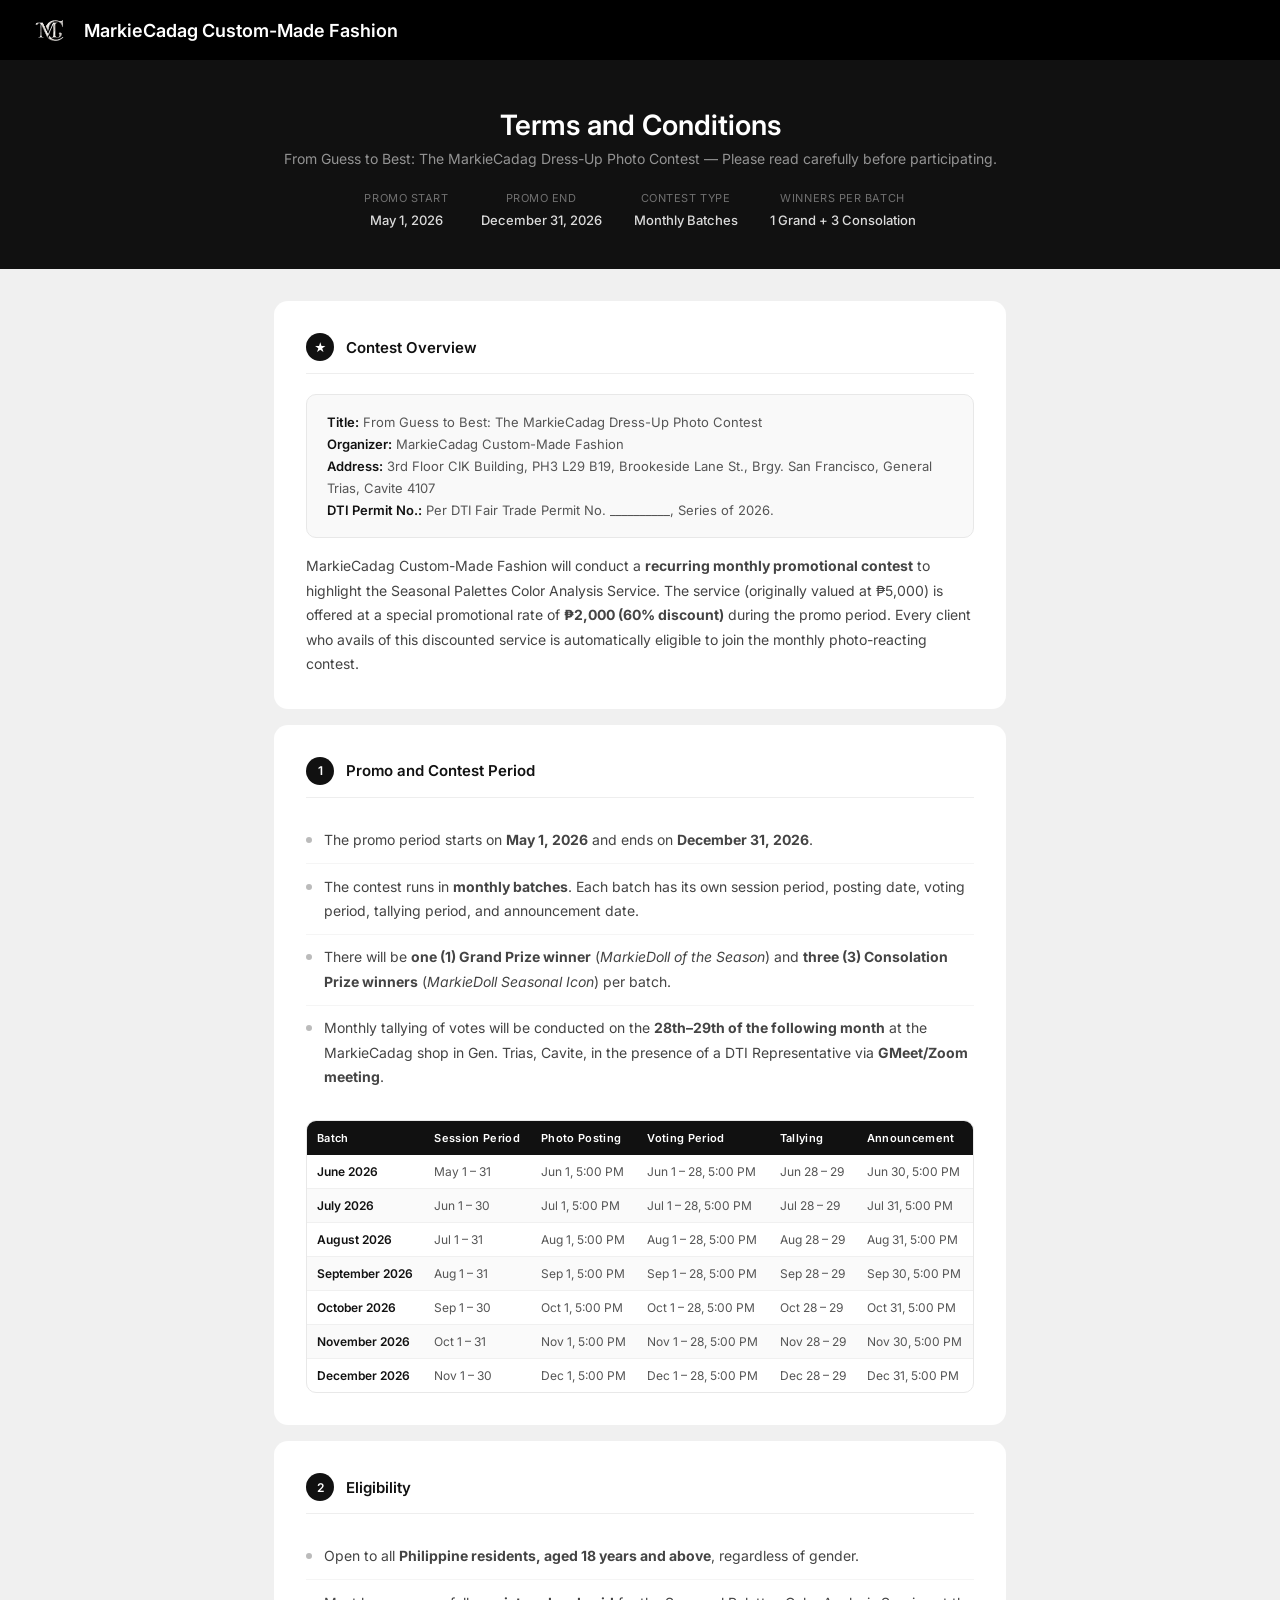
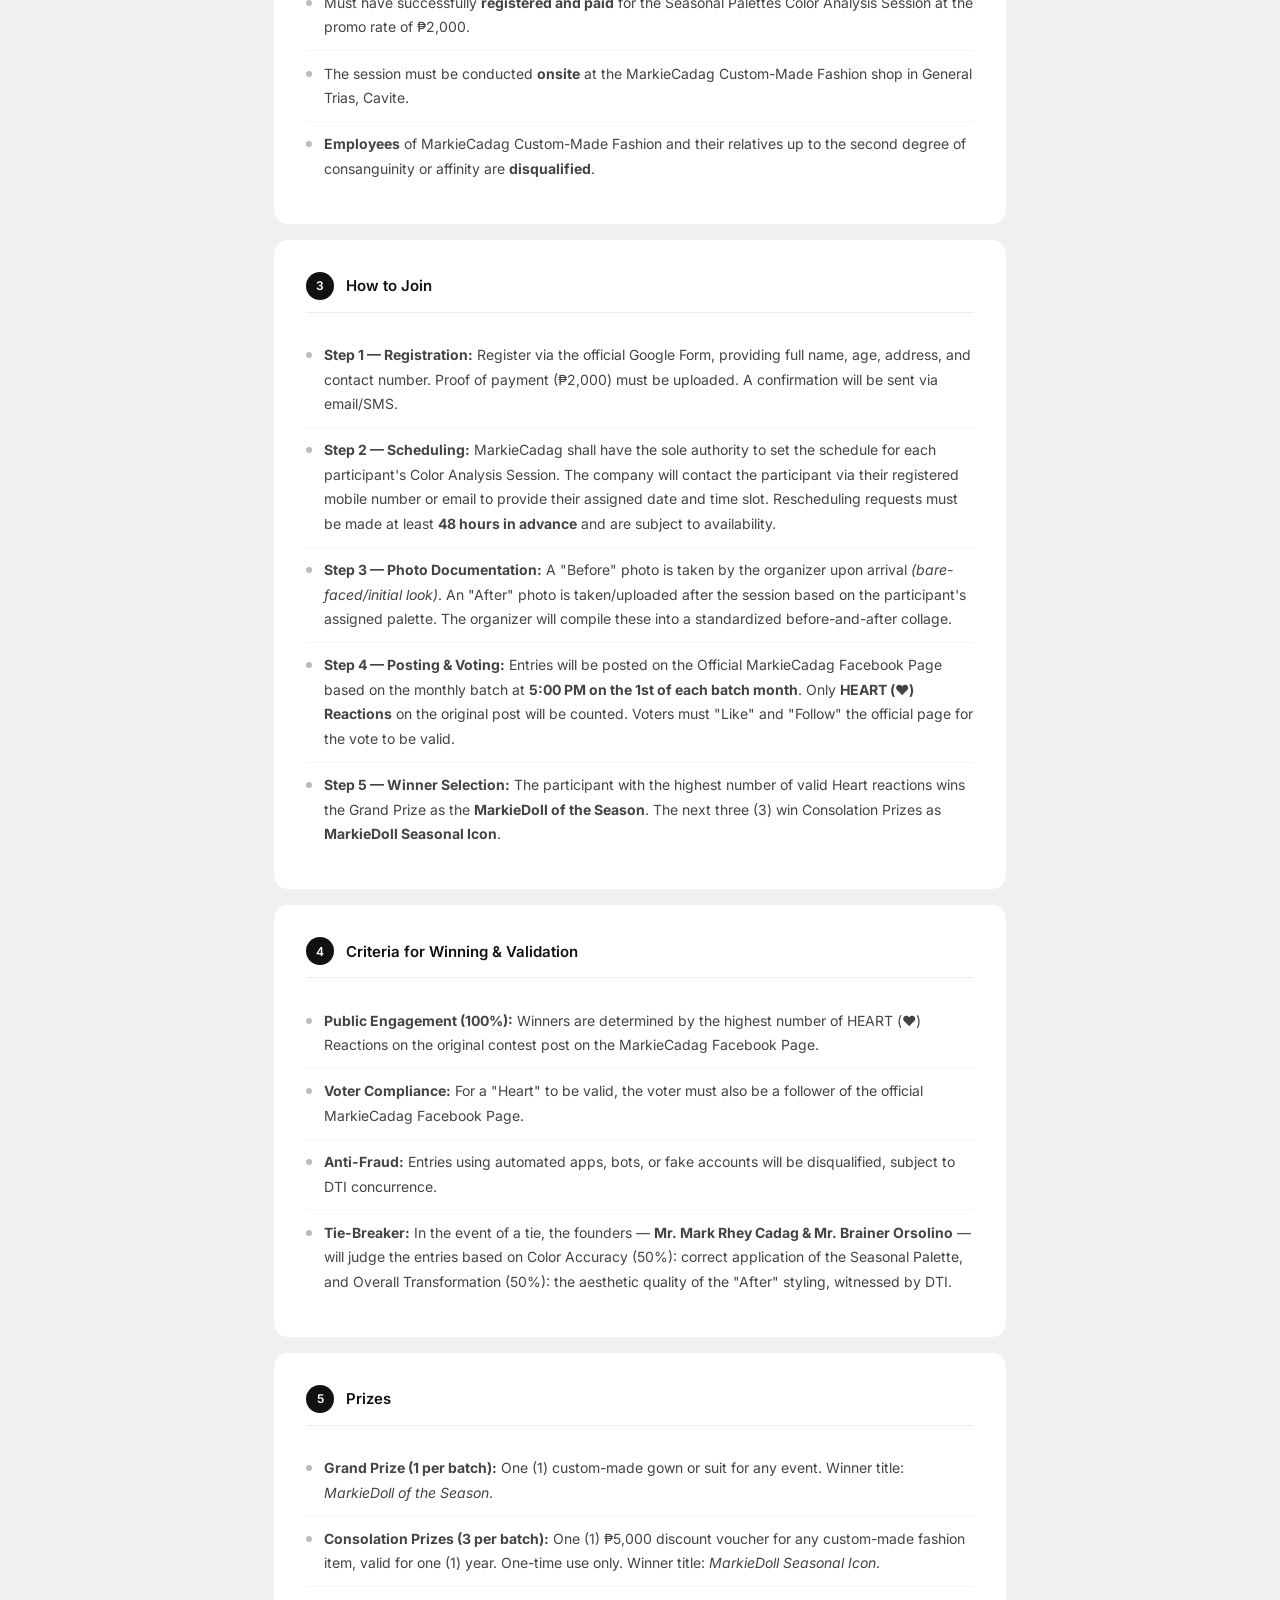
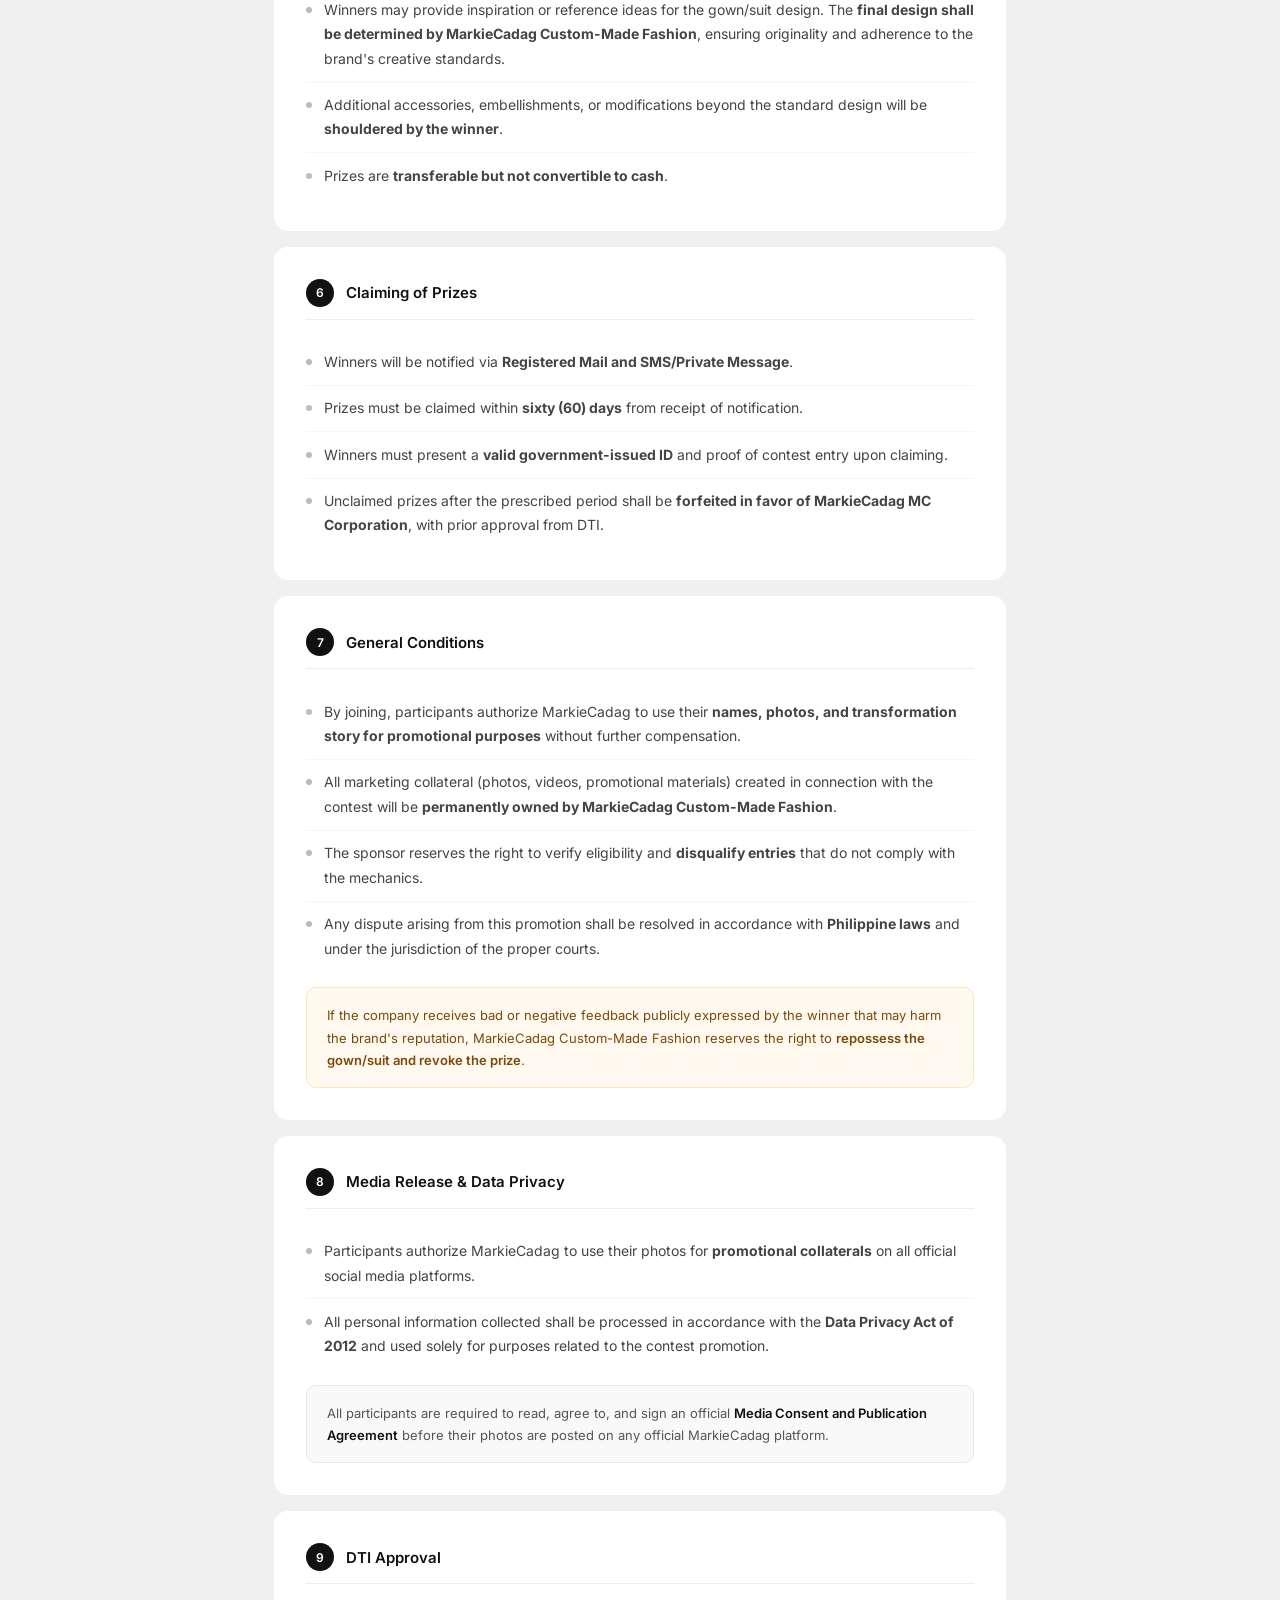
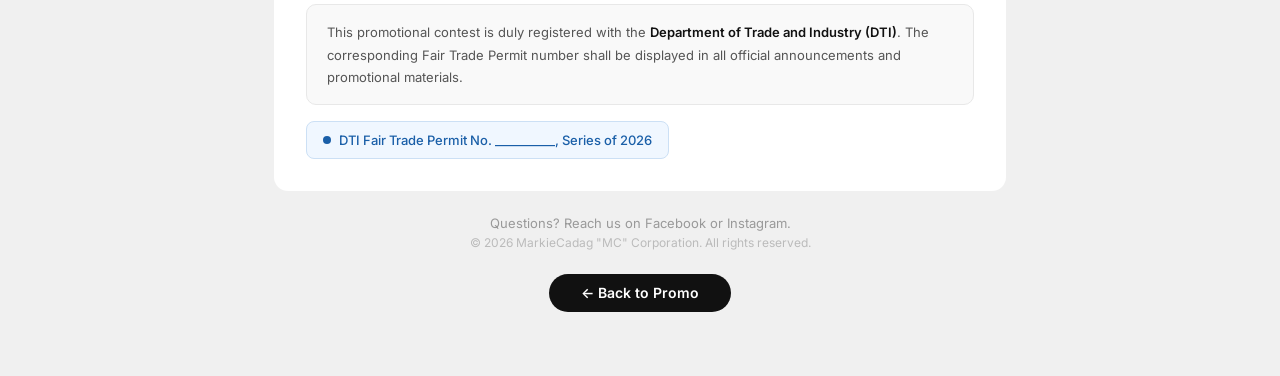
==== commit 0e5227c9: "revisions" ====
--- a/tnc.html
+++ b/tnc.html
@@ -52,7 +52,7 @@
       <div class="highlight-box">
         <strong>Title:</strong> From Guess to Best: The MarkieCadag Dress-Up Photo Contest<br>
         <strong>Organizer:</strong> MarkieCadag Custom-Made Fashion<br>
-        <strong>Address:</strong> 3rd Floor CIK Building, Phase 3 L29 B19, Brookeside Lane St., Brgy. San Francisco, General Trias, Cavite 4107<br>
+        <strong>Address:</strong> 3rd Floor CIK Building, PH3 L29 B19, Brookeside Lane St., Brgy. San Francisco, General Trias, Cavite 4107<br>
         <strong>DTI Permit No.:</strong> Per DTI Fair Trade Permit No. __________, Series of 2026.
       </div>
       <div style="margin-top: 1rem; font-size: 14px; color: #444; line-height: 1.75;">
@@ -68,63 +68,79 @@
       </div>
       <ul class="tnc-list">
         <li><div class="dot"></div><span>The promo period starts on <strong>May 1, 2026</strong> and ends on <strong>December 31, 2026</strong>.</span></li>
-        <li><div class="dot"></div><span>The contest runs in <strong>monthly batches</strong>. Each batch has its own session period, voting period, and announcement date.</span></li>
-        <li><div class="dot"></div><span>There will be <strong>one (1) Grand Prize winner</strong> and <strong>three (3) Consolation Prize winners</strong> per batch.</span></li>
-        <li><div class="dot"></div><span>Monthly tallying of votes will be conducted on the <strong>29th of the following month</strong> at the MarkieCadag shop in Gen. Trias, Cavite, in the presence of a DTI Representative.</span></li>
-      </ul>
-
-      <div style="margin-top: 1.25rem; overflow-x: auto;">
-        <table style="width: 100%; border-collapse: collapse; font-size: 13px;">
+        <li><div class="dot"></div><span>The contest runs in <strong>monthly batches</strong>. Each batch has its own session period, posting date, voting period, tallying period, and announcement date.</span></li>
+        <li><div class="dot"></div><span>There will be <strong>one (1) Grand Prize winner</strong> (<em>MarkieDoll of the Season</em>) and <strong>three (3) Consolation Prize winners</strong> (<em>MarkieDoll Seasonal Icon</em>) per batch.</span></li>
+        <li><div class="dot"></div><span>Monthly tallying of votes will be conducted on the <strong>28th–29th of the following month</strong> at the MarkieCadag shop in Gen. Trias, Cavite, in the presence of a DTI Representative via <strong>GMeet/Zoom meeting</strong>.</span></li>
+      </ul>
+
+      <div class="batch-table-wrap">
+        <table class="batch-table">
           <thead>
-            <tr style="background: #111; color: white;">
-              <th style="padding: 10px 12px; text-align: left; font-weight: 500;">Batch</th>
-              <th style="padding: 10px 12px; text-align: left; font-weight: 500;">Session Period</th>
-              <th style="padding: 10px 12px; text-align: left; font-weight: 500;">Voting Period</th>
-              <th style="padding: 10px 12px; text-align: left; font-weight: 500;">Announcement</th>
+            <tr>
+              <th>Batch</th>
+              <th>Session Period</th>
+              <th>Photo Posting</th>
+              <th>Voting Period</th>
+              <th>Tallying</th>
+              <th>Announcement</th>
             </tr>
           </thead>
           <tbody>
-            <tr style="border-bottom: 1px solid #f0f0f0;">
-              <td style="padding: 9px 12px; color: #444;">June 2026</td>
-              <td style="padding: 9px 12px; color: #444;">May 1 – 31</td>
-              <td style="padding: 9px 12px; color: #444;">June 1 – 28</td>
-              <td style="padding: 9px 12px; color: #444;">June 30, 2026</td>
-            </tr>
-            <tr style="border-bottom: 1px solid #f0f0f0; background: #fafafa;">
-              <td style="padding: 9px 12px; color: #444;">July 2026</td>
-              <td style="padding: 9px 12px; color: #444;">June 1 – 30</td>
-              <td style="padding: 9px 12px; color: #444;">July 1 – 28</td>
-              <td style="padding: 9px 12px; color: #444;">July 31, 2026</td>
-            </tr>
-            <tr style="border-bottom: 1px solid #f0f0f0;">
-              <td style="padding: 9px 12px; color: #444;">August 2026</td>
-              <td style="padding: 9px 12px; color: #444;">July 1 – 31</td>
-              <td style="padding: 9px 12px; color: #444;">August 1 – 28</td>
-              <td style="padding: 9px 12px; color: #444;">August 31, 2026</td>
-            </tr>
-            <tr style="border-bottom: 1px solid #f0f0f0; background: #fafafa;">
-              <td style="padding: 9px 12px; color: #444;">September 2026</td>
-              <td style="padding: 9px 12px; color: #444;">August 1 – 31</td>
-              <td style="padding: 9px 12px; color: #444;">September 1 – 28</td>
-              <td style="padding: 9px 12px; color: #444;">September 30, 2026</td>
-            </tr>
-            <tr style="border-bottom: 1px solid #f0f0f0;">
-              <td style="padding: 9px 12px; color: #444;">October 2026</td>
-              <td style="padding: 9px 12px; color: #444;">September 1 – 30</td>
-              <td style="padding: 9px 12px; color: #444;">October 1 – 28</td>
-              <td style="padding: 9px 12px; color: #444;">October 31, 2026</td>
-            </tr>
-            <tr style="border-bottom: 1px solid #f0f0f0; background: #fafafa;">
-              <td style="padding: 9px 12px; color: #444;">November 2026</td>
-              <td style="padding: 9px 12px; color: #444;">October 1 – 31</td>
-              <td style="padding: 9px 12px; color: #444;">November 1 – 28</td>
-              <td style="padding: 9px 12px; color: #444;">November 30, 2026</td>
-            </tr>
-            <tr>
-              <td style="padding: 9px 12px; color: #444;">December 2026</td>
-              <td style="padding: 9px 12px; color: #444;">November 1 – 30</td>
-              <td style="padding: 9px 12px; color: #444;">December 1 – 28</td>
-              <td style="padding: 9px 12px; color: #444;">December 31, 2026</td>
+            <tr>
+              <td class="batch-name">June 2026</td>
+              <td>May 1 – 31</td>
+              <td>Jun 1, 5:00 PM</td>
+              <td>Jun 1 – 28, 5:00 PM</td>
+              <td>Jun 28 – 29</td>
+              <td>Jun 30, 5:00 PM</td>
+            </tr>
+            <tr class="alt">
+              <td class="batch-name">July 2026</td>
+              <td>Jun 1 – 30</td>
+              <td>Jul 1, 5:00 PM</td>
+              <td>Jul 1 – 28, 5:00 PM</td>
+              <td>Jul 28 – 29</td>
+              <td>Jul 31, 5:00 PM</td>
+            </tr>
+            <tr>
+              <td class="batch-name">August 2026</td>
+              <td>Jul 1 – 31</td>
+              <td>Aug 1, 5:00 PM</td>
+              <td>Aug 1 – 28, 5:00 PM</td>
+              <td>Aug 28 – 29</td>
+              <td>Aug 31, 5:00 PM</td>
+            </tr>
+            <tr class="alt">
+              <td class="batch-name">September 2026</td>
+              <td>Aug 1 – 31</td>
+              <td>Sep 1, 5:00 PM</td>
+              <td>Sep 1 – 28, 5:00 PM</td>
+              <td>Sep 28 – 29</td>
+              <td>Sep 30, 5:00 PM</td>
+            </tr>
+            <tr>
+              <td class="batch-name">October 2026</td>
+              <td>Sep 1 – 30</td>
+              <td>Oct 1, 5:00 PM</td>
+              <td>Oct 1 – 28, 5:00 PM</td>
+              <td>Oct 28 – 29</td>
+              <td>Oct 31, 5:00 PM</td>
+            </tr>
+            <tr class="alt">
+              <td class="batch-name">November 2026</td>
+              <td>Oct 1 – 31</td>
+              <td>Nov 1, 5:00 PM</td>
+              <td>Nov 1 – 28, 5:00 PM</td>
+              <td>Nov 28 – 29</td>
+              <td>Nov 30, 5:00 PM</td>
+            </tr>
+            <tr>
+              <td class="batch-name">December 2026</td>
+              <td>Nov 1 – 30</td>
+              <td>Dec 1, 5:00 PM</td>
+              <td>Dec 1 – 28, 5:00 PM</td>
+              <td>Dec 28 – 29</td>
+              <td>Dec 31, 5:00 PM</td>
             </tr>
           </tbody>
         </table>
@@ -154,9 +170,9 @@
       <ul class="tnc-list">
         <li><div class="dot"></div><span><strong>Step 1 — Registration:</strong> Register via the official Google Form, providing full name, age, address, and contact number. Proof of payment (₱2,000) must be uploaded. A confirmation will be sent via email/SMS.</span></li>
         <li><div class="dot"></div><span><strong>Step 2 — Scheduling:</strong> MarkieCadag shall have the sole authority to set the schedule for each participant's Color Analysis Session. The company will contact the participant via their registered mobile number or email to provide their assigned date and time slot. Rescheduling requests must be made at least <strong>48 hours in advance</strong> and are subject to availability.</span></li>
-        <li><div class="dot"></div><span><strong>Step 3 — Photo Documentation:</strong> A "Before" photo is taken by the organizer upon arrival. An "After" photo is taken/uploaded after the session based on the participant's assigned palette. The organizer will compile these into a standardized before-and-after collage.</span></li>
-        <li><div class="dot"></div><span><strong>Step 4 — Posting & Voting:</strong> Entries will be posted on the Official MarkieCadag Facebook Page based on the monthly batch. Only <strong>HEART (❤️) Reactions</strong> on the original post will be counted. Voters must "Like" and "Follow" the official page for the vote to be valid.</span></li>
-        <li><div class="dot"></div><span><strong>Step 5 — Winner Selection:</strong> The participant with the highest number of valid Heart reactions wins the Grand Prize. The next three (3) win Consolation Prizes.</span></li>
+        <li><div class="dot"></div><span><strong>Step 3 — Photo Documentation:</strong> A "Before" photo is taken by the organizer upon arrival <em>(bare-faced/initial look)</em>. An "After" photo is taken/uploaded after the session based on the participant's assigned palette. The organizer will compile these into a standardized before-and-after collage.</span></li>
+        <li><div class="dot"></div><span><strong>Step 4 — Posting & Voting:</strong> Entries will be posted on the Official MarkieCadag Facebook Page based on the monthly batch at <strong>5:00 PM on the 1st of each batch month</strong>. Only <strong>HEART (❤️) Reactions</strong> on the original post will be counted. Voters must "Like" and "Follow" the official page for the vote to be valid.</span></li>
+        <li><div class="dot"></div><span><strong>Step 5 — Winner Selection:</strong> The participant with the highest number of valid Heart reactions wins the Grand Prize as the <strong>MarkieDoll of the Season</strong>. The next three (3) win Consolation Prizes as <strong>MarkieDoll Seasonal Icon</strong>.</span></li>
       </ul>
     </div>
 
@@ -169,8 +185,8 @@
       <ul class="tnc-list">
         <li><div class="dot"></div><span><strong>Public Engagement (100%):</strong> Winners are determined by the highest number of HEART (❤️) Reactions on the original contest post on the MarkieCadag Facebook Page.</span></li>
         <li><div class="dot"></div><span><strong>Voter Compliance:</strong> For a "Heart" to be valid, the voter must also be a follower of the official MarkieCadag Facebook Page.</span></li>
-        <li><div class="dot"></div><span><strong>Anti-Fraud:</strong> Entries using automated apps, bots, or fake accounts will be disqualified.</span></li>
-        <li><div class="dot"></div><span><strong>Tie-Breaker:</strong> In the event of a tie, the founders (Markie & Bry) will judge the entries based on Color Accuracy (50%) and Overall Transformation (50%), witnessed by DTI.</span></li>
+        <li><div class="dot"></div><span><strong>Anti-Fraud:</strong> Entries using automated apps, bots, or fake accounts will be disqualified, subject to DTI concurrence.</span></li>
+        <li><div class="dot"></div><span><strong>Tie-Breaker:</strong> In the event of a tie, the founders — <strong>Mr. Mark Rhey Cadag & Mr. Brainer Orsolino</strong> — will judge the entries based on Color Accuracy (50%): correct application of the Seasonal Palette, and Overall Transformation (50%): the aesthetic quality of the "After" styling, witnessed by DTI.</span></li>
       </ul>
     </div>
 
@@ -181,8 +197,8 @@
         <h2>Prizes</h2>
       </div>
       <ul class="tnc-list">
-        <li><div class="dot"></div><span><strong>Grand Prize (1 per batch):</strong> One (1) custom-made gown or suit for any event.</span></li>
-        <li><div class="dot"></div><span><strong>Consolation Prizes (3 per batch):</strong> One (1) voucher for 30% discount on any custom-made garment, valid for one (1) year.</span></li>
+        <li><div class="dot"></div><span><strong>Grand Prize (1 per batch):</strong> One (1) custom-made gown or suit for any event. Winner title: <em>MarkieDoll of the Season</em>.</span></li>
+        <li><div class="dot"></div><span><strong>Consolation Prizes (3 per batch):</strong> One (1) ₱5,000 discount voucher for any custom-made fashion item, valid for one (1) year. One-time use only. Winner title: <em>MarkieDoll Seasonal Icon</em>.</span></li>
         <li><div class="dot"></div><span>Winners may provide inspiration or reference ideas for the gown/suit design. The <strong>final design shall be determined by MarkieCadag Custom-Made Fashion</strong>, ensuring originality and adherence to the brand's creative standards.</span></li>
         <li><div class="dot"></div><span>Additional accessories, embellishments, or modifications beyond the standard design will be <strong>shouldered by the winner</strong>.</span></li>
         <li><div class="dot"></div><span>Prizes are <strong>transferable but not convertible to cash</strong>.</span></li>
--- a/tnc.css
+++ b/tnc.css
@@ -79,7 +79,7 @@
 
 /* ── BODY ── */
 .tnc-body {
-  max-width: 760px;
+  max-width: 780px;
   margin: 0 auto;
   padding: 2rem 1.5rem 4rem;
 }
@@ -271,7 +271,57 @@
 .back-btn:hover {
   background: #333;
 }
-
+/* ── BATCH SCHEDULE TABLE ── */
+.batch-table-wrap {
+  margin-top: 1.25rem;
+  overflow-x: auto;
+  border-radius: 10px;
+  border: 1px solid #e8e8e8;
+}
+
+.batch-table {
+  width: 100%;
+  border-collapse: collapse;
+  font-size: 12px;
+  min-width: 580px;
+}
+
+.batch-table thead tr {
+  background: #111;
+  color: white;
+}
+
+.batch-table th {
+  padding: 10px;
+  text-align: left;
+  font-size: 11px;
+  font-weight: 600;
+  letter-spacing: 0.03em;
+  white-space: nowrap;
+}
+
+.batch-table tbody tr {
+  border-bottom: 1px solid #f0f0f0;
+}
+
+.batch-table tbody tr.alt {
+  background: #fafafa;
+}
+
+.batch-table tbody tr:last-child {
+  border-bottom: none;
+}
+
+.batch-table td {
+  padding: 9px 10px;
+  color: #555;
+  white-space: nowrap;
+}
+
+.batch-table td.batch-name {
+  color: #111;
+  font-weight: 600;
+}
 /* ── RESPONSIVE ── */
 @media (max-width: 600px) {
   .tnc-hero h1 { font-size: 22px; }
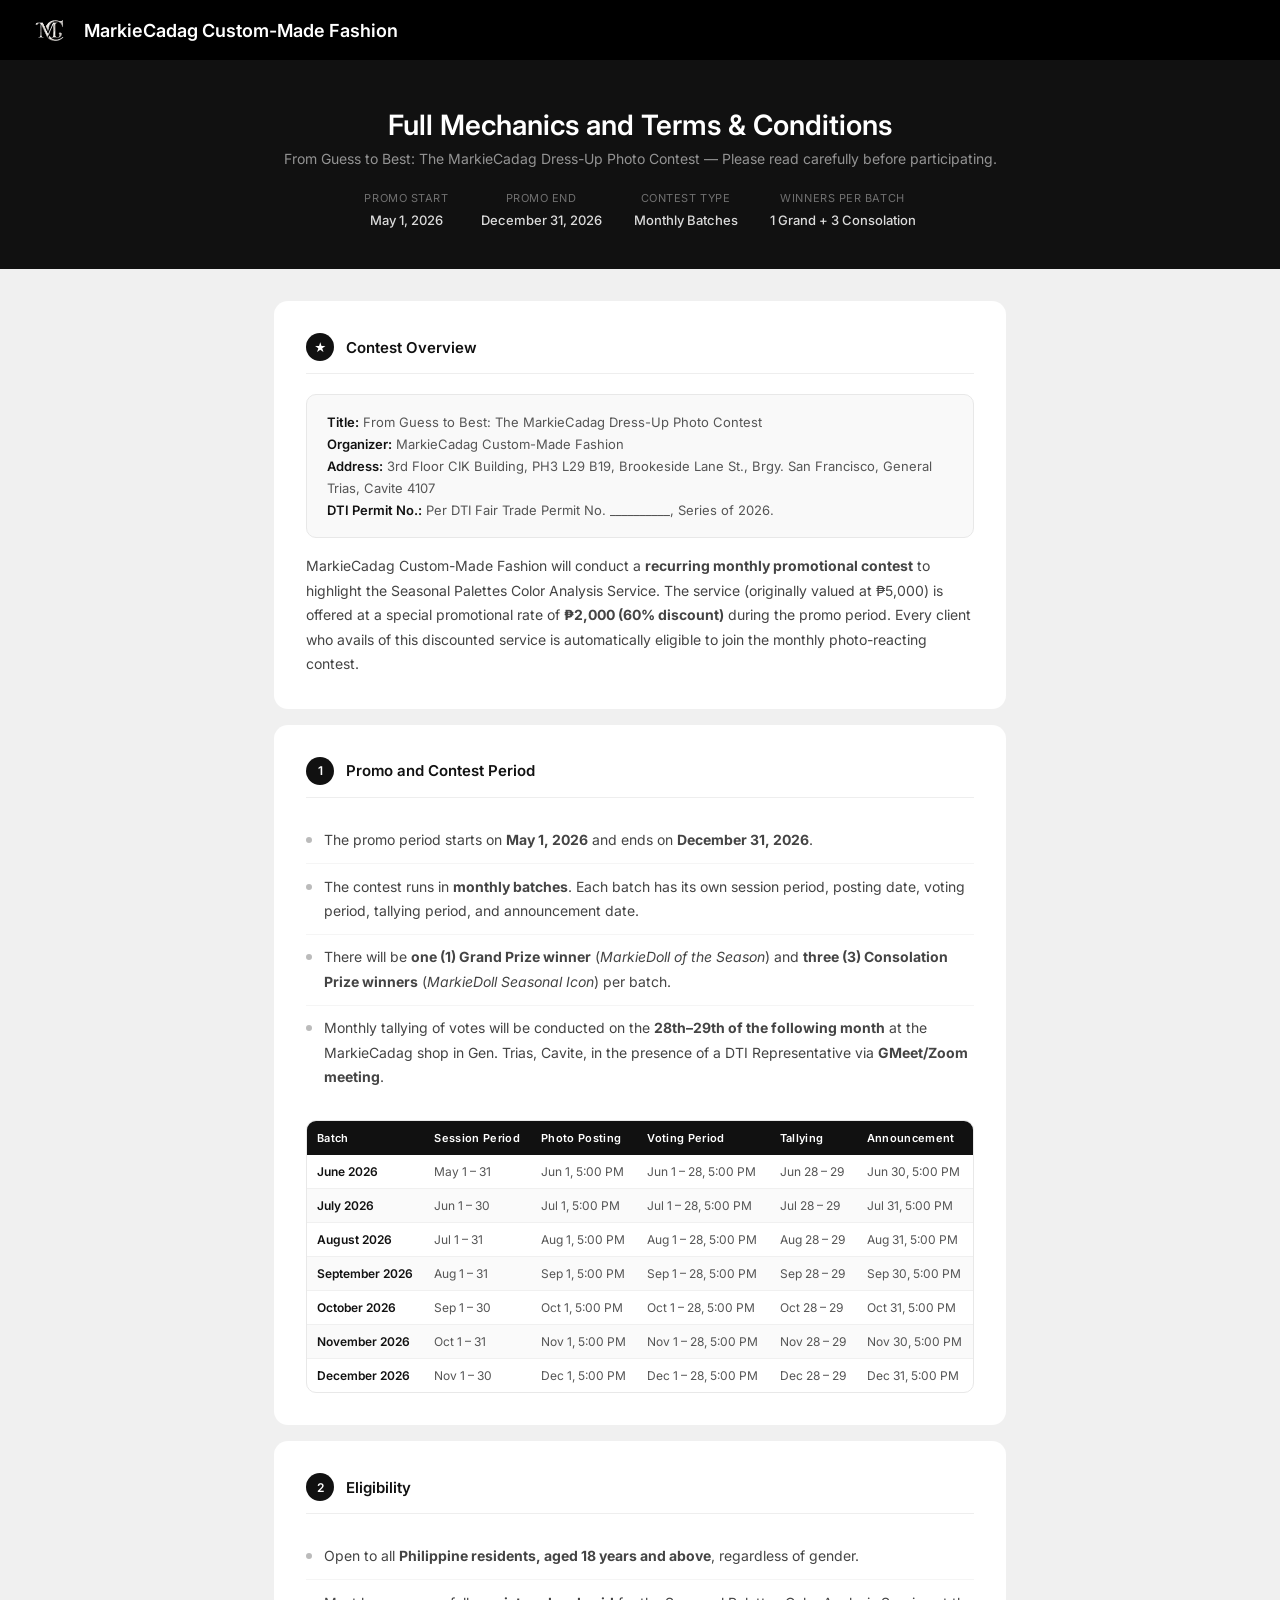
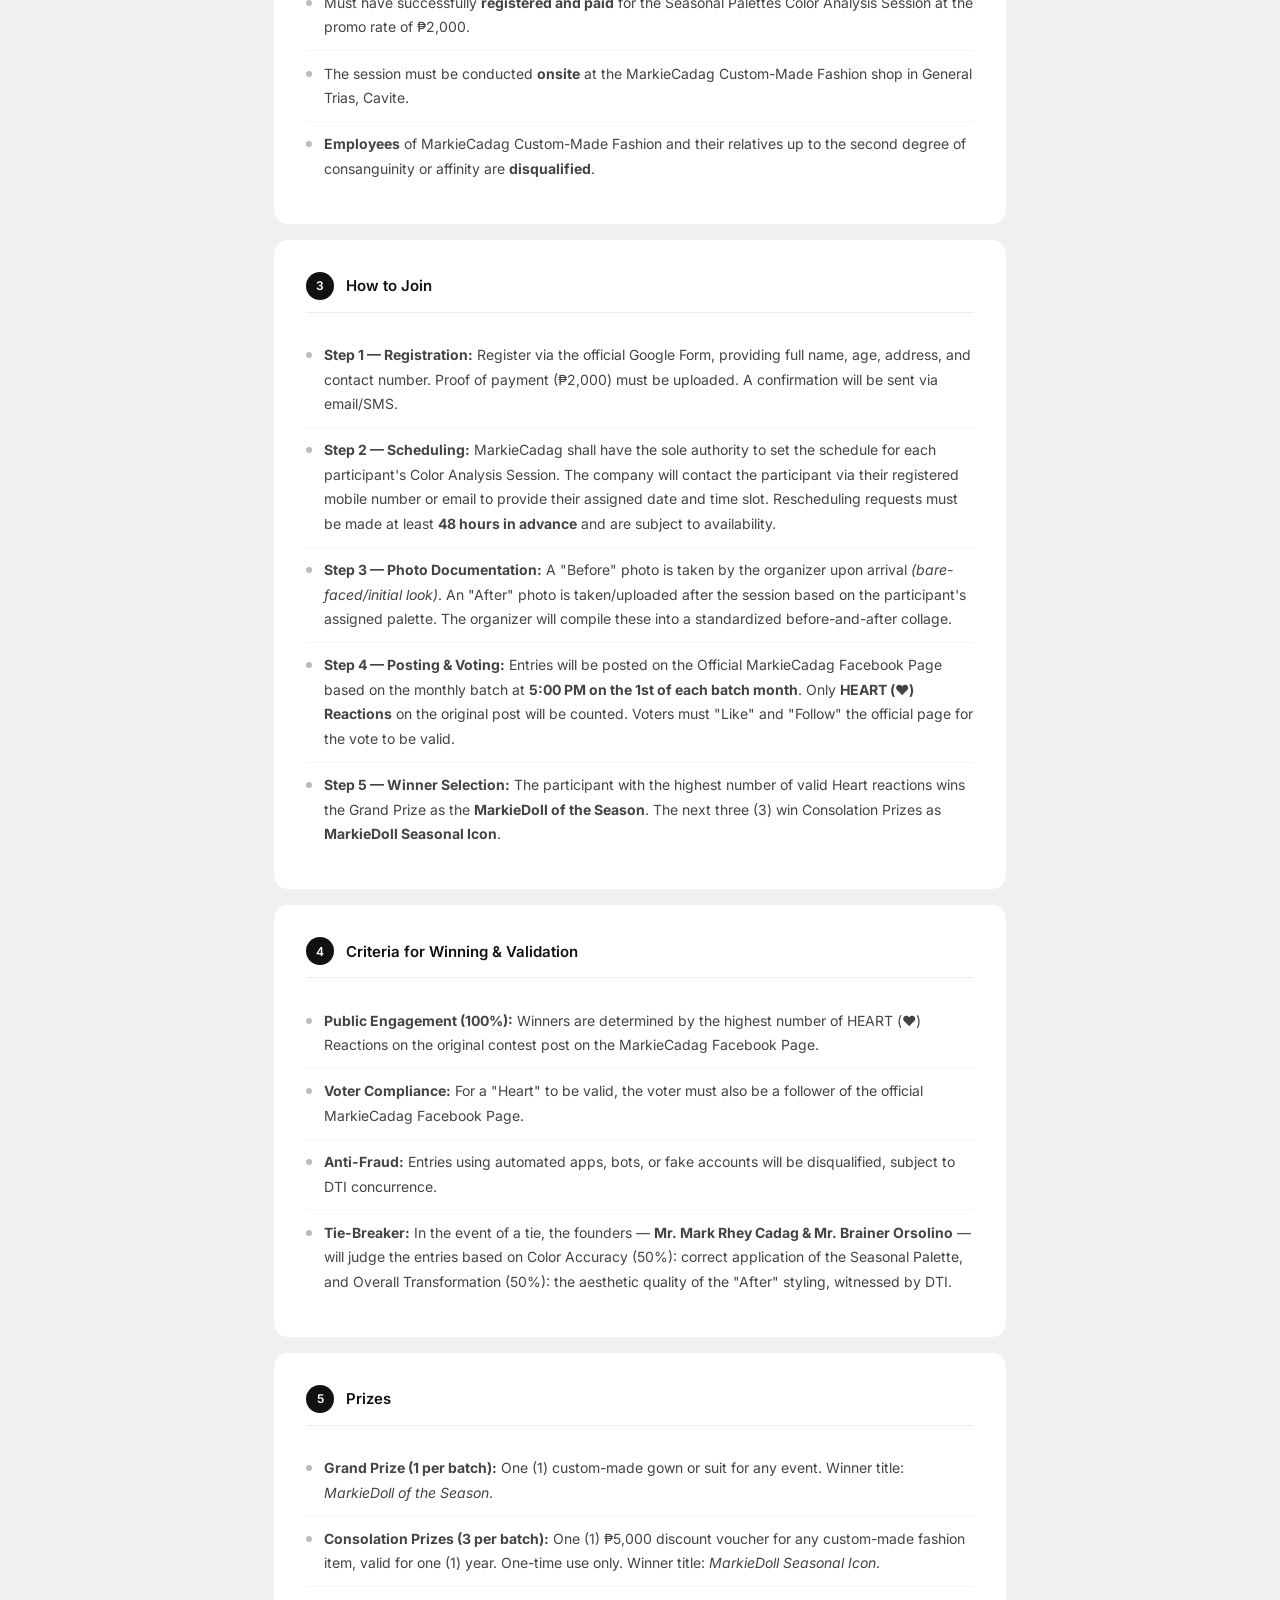
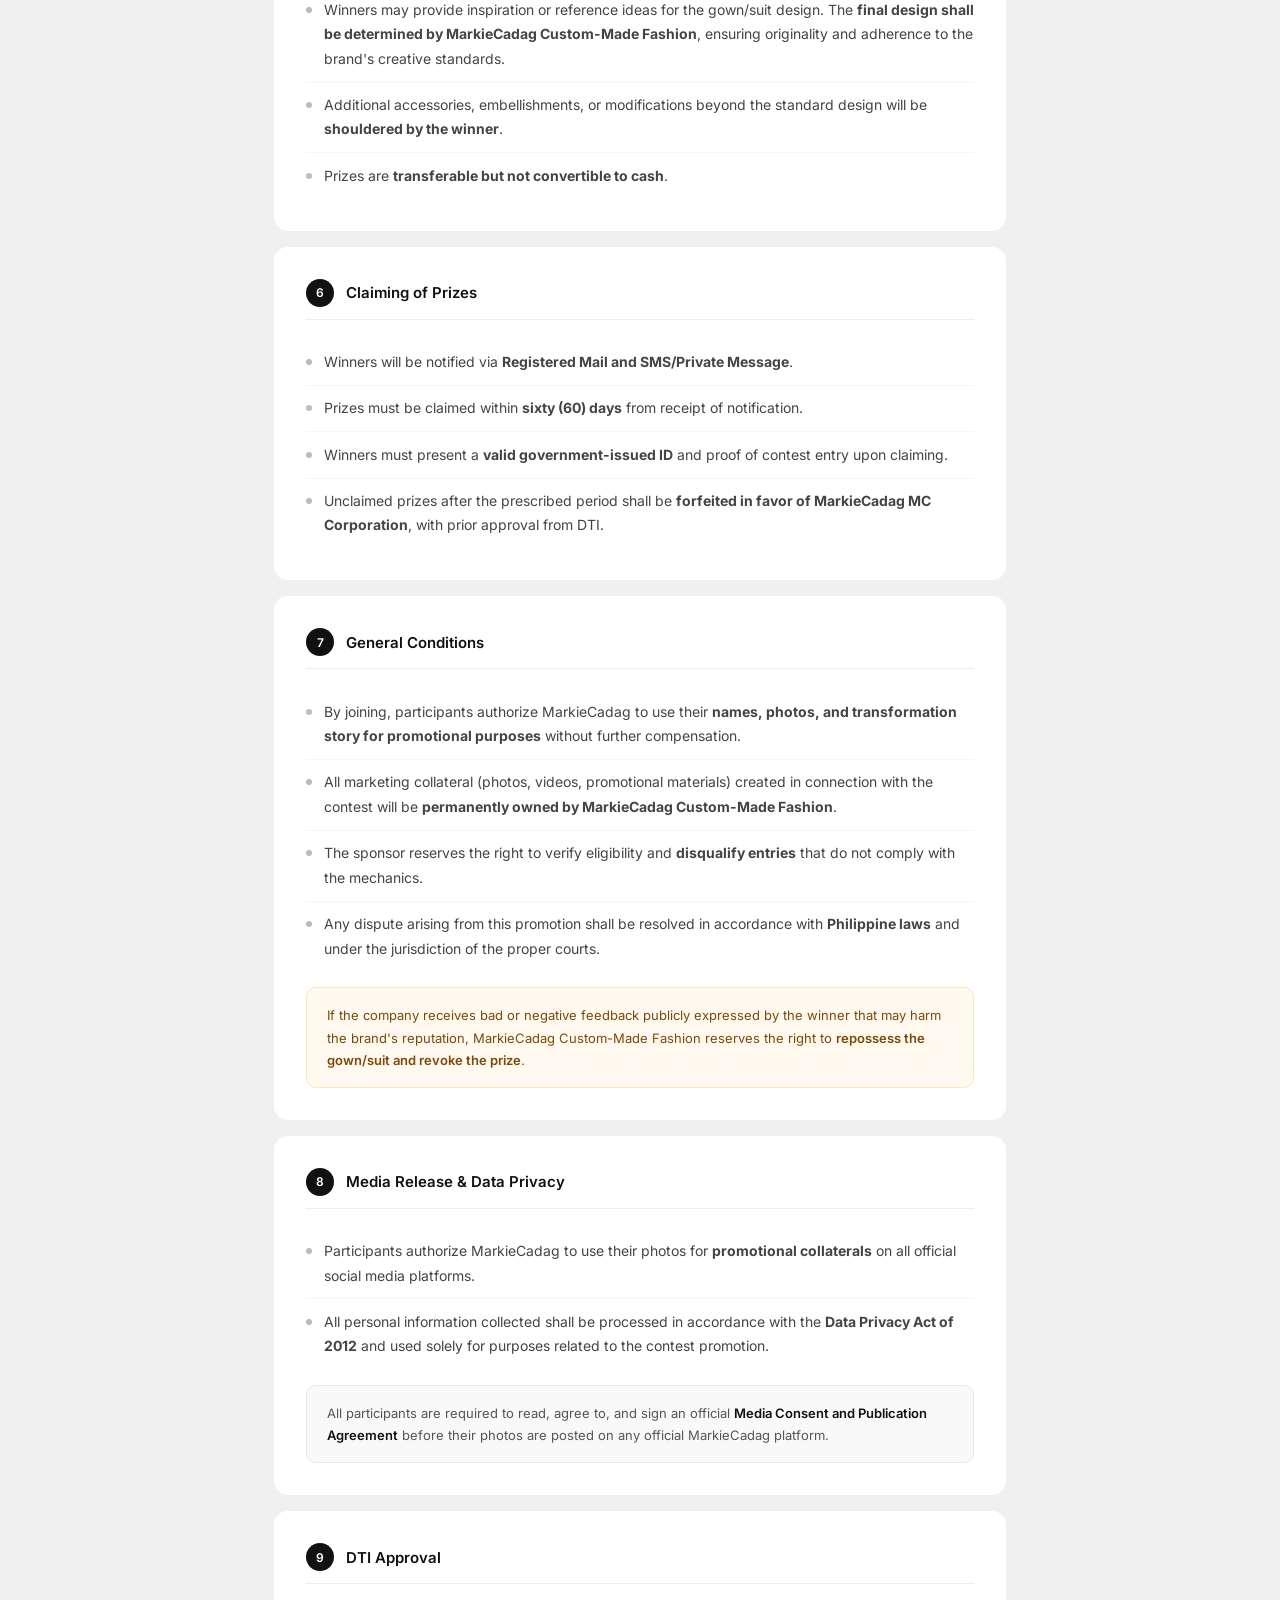
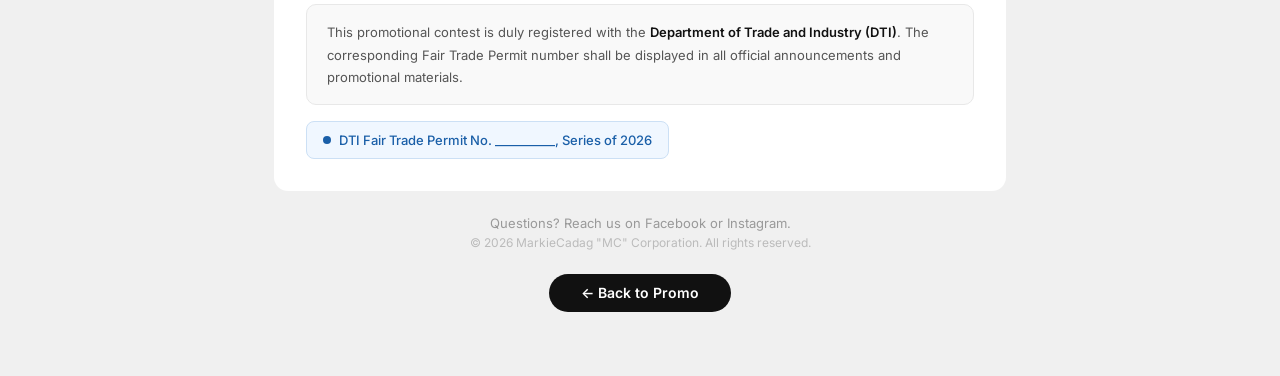
==== commit ecd01aea: "Update tnc.html" ====
--- a/tnc.html
+++ b/tnc.html
@@ -4,7 +4,7 @@
   <meta charset="UTF-8" />
   <meta name="viewport" content="width=device-width, initial-scale=1.0" />
   <link rel="icon" type="image/x-icon" href="/images/mc_logo.jpg">
-  <title>Terms and Conditions — Markie Cadag</title>
+  <title>Full Mechanics and Terms & Conditions — Markie Cadag</title>
   <link href="https://fonts.googleapis.com/css2?family=Inter:wght@400;500;600&display=swap" rel="stylesheet" />
   <link rel="stylesheet" href="tnc.css" />
 </head>
@@ -18,7 +18,7 @@
 
   <!-- HERO -->
   <div class="tnc-hero">
-    <h1>Terms and Conditions</h1>
+    <h1>Full Mechanics and Terms & Conditions</h1>
     <p>From Guess to Best: The MarkieCadag Dress-Up Photo Contest — Please read carefully before participating.</p>
     <div class="tnc-meta">
       <div class="tnc-meta-item">
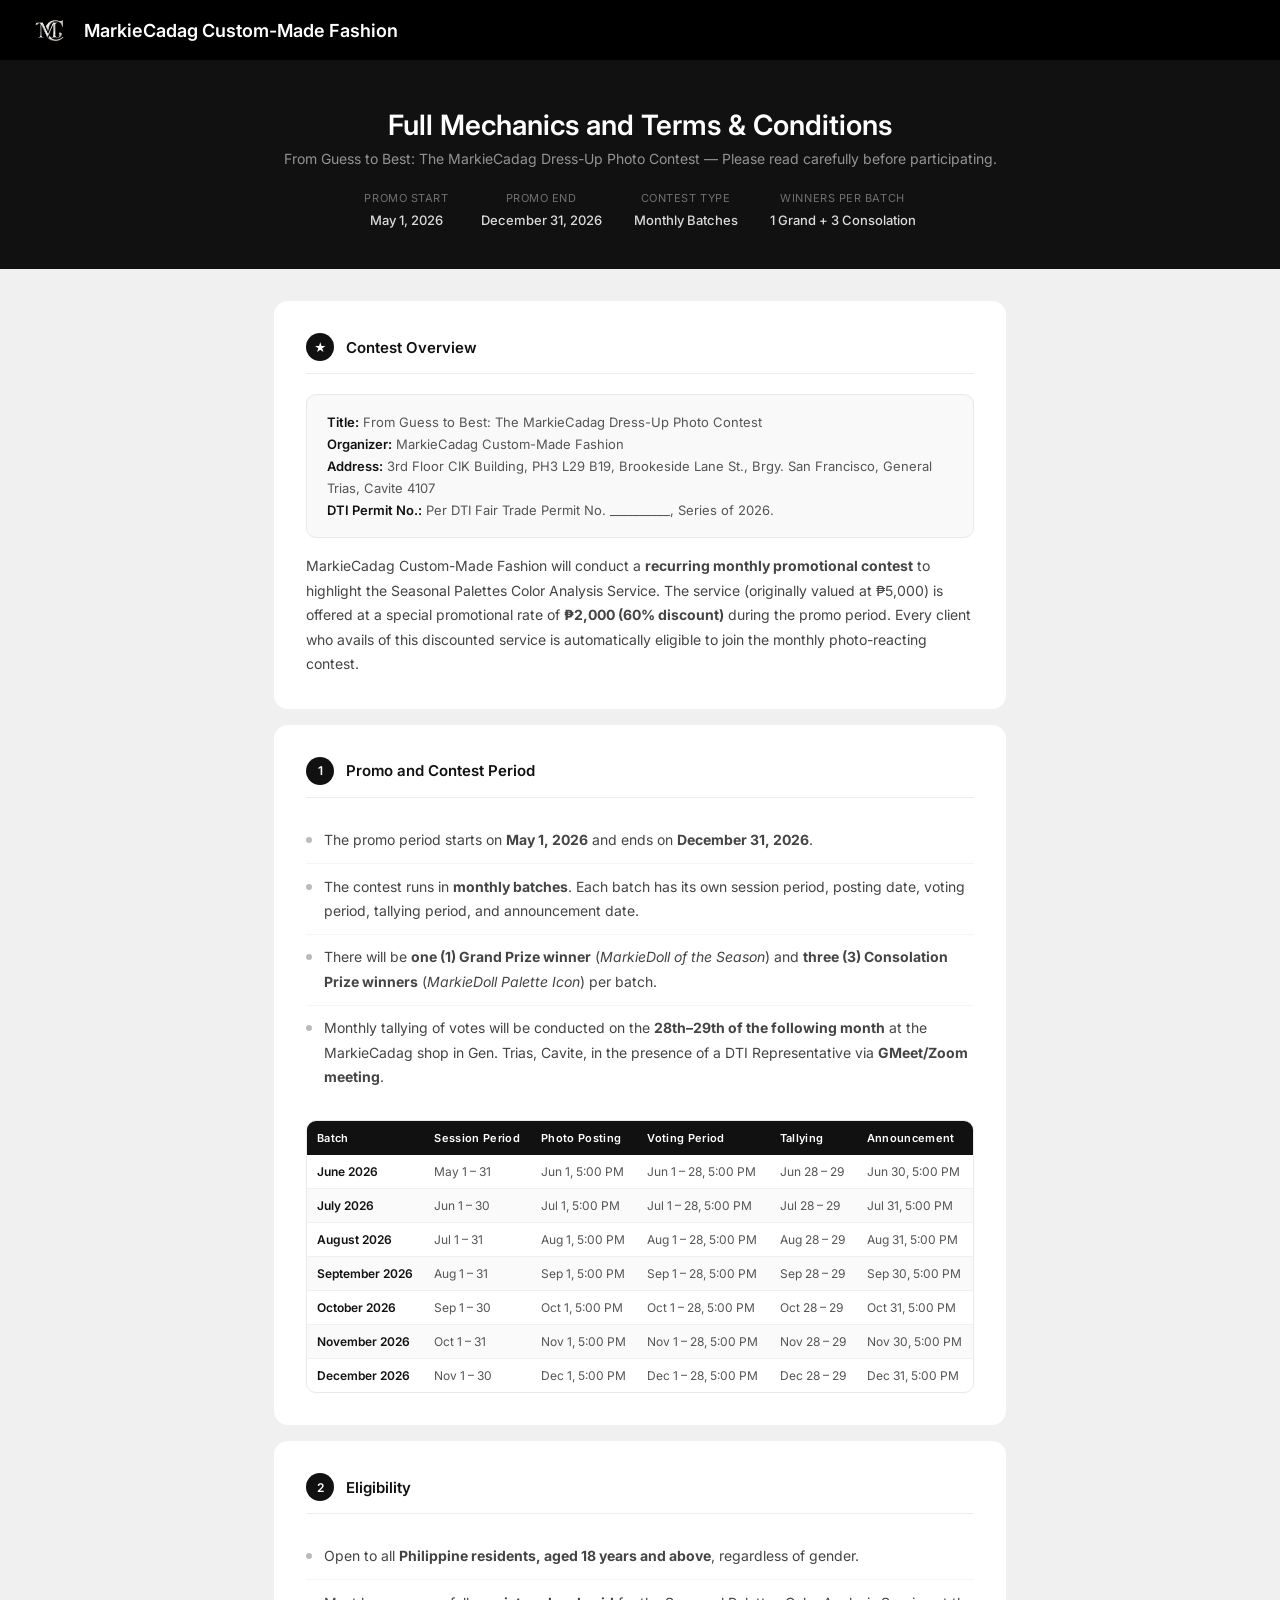
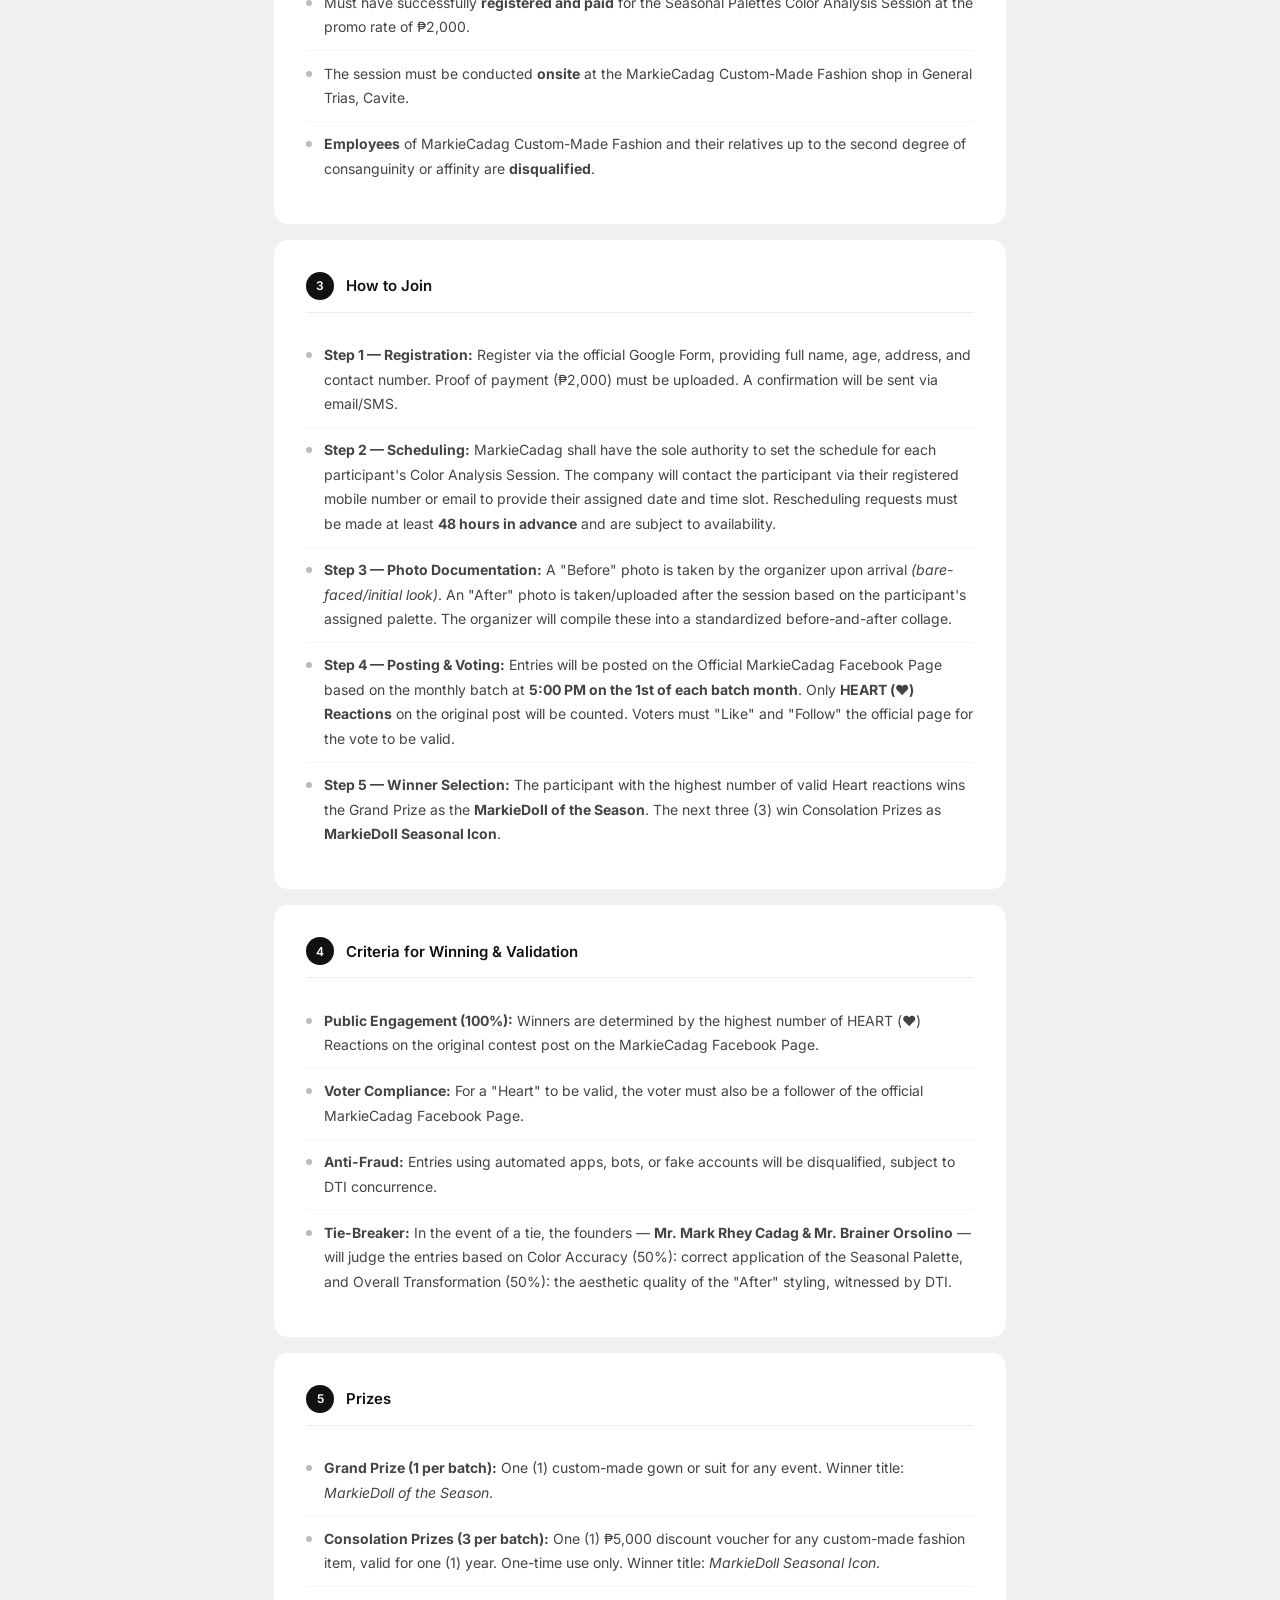
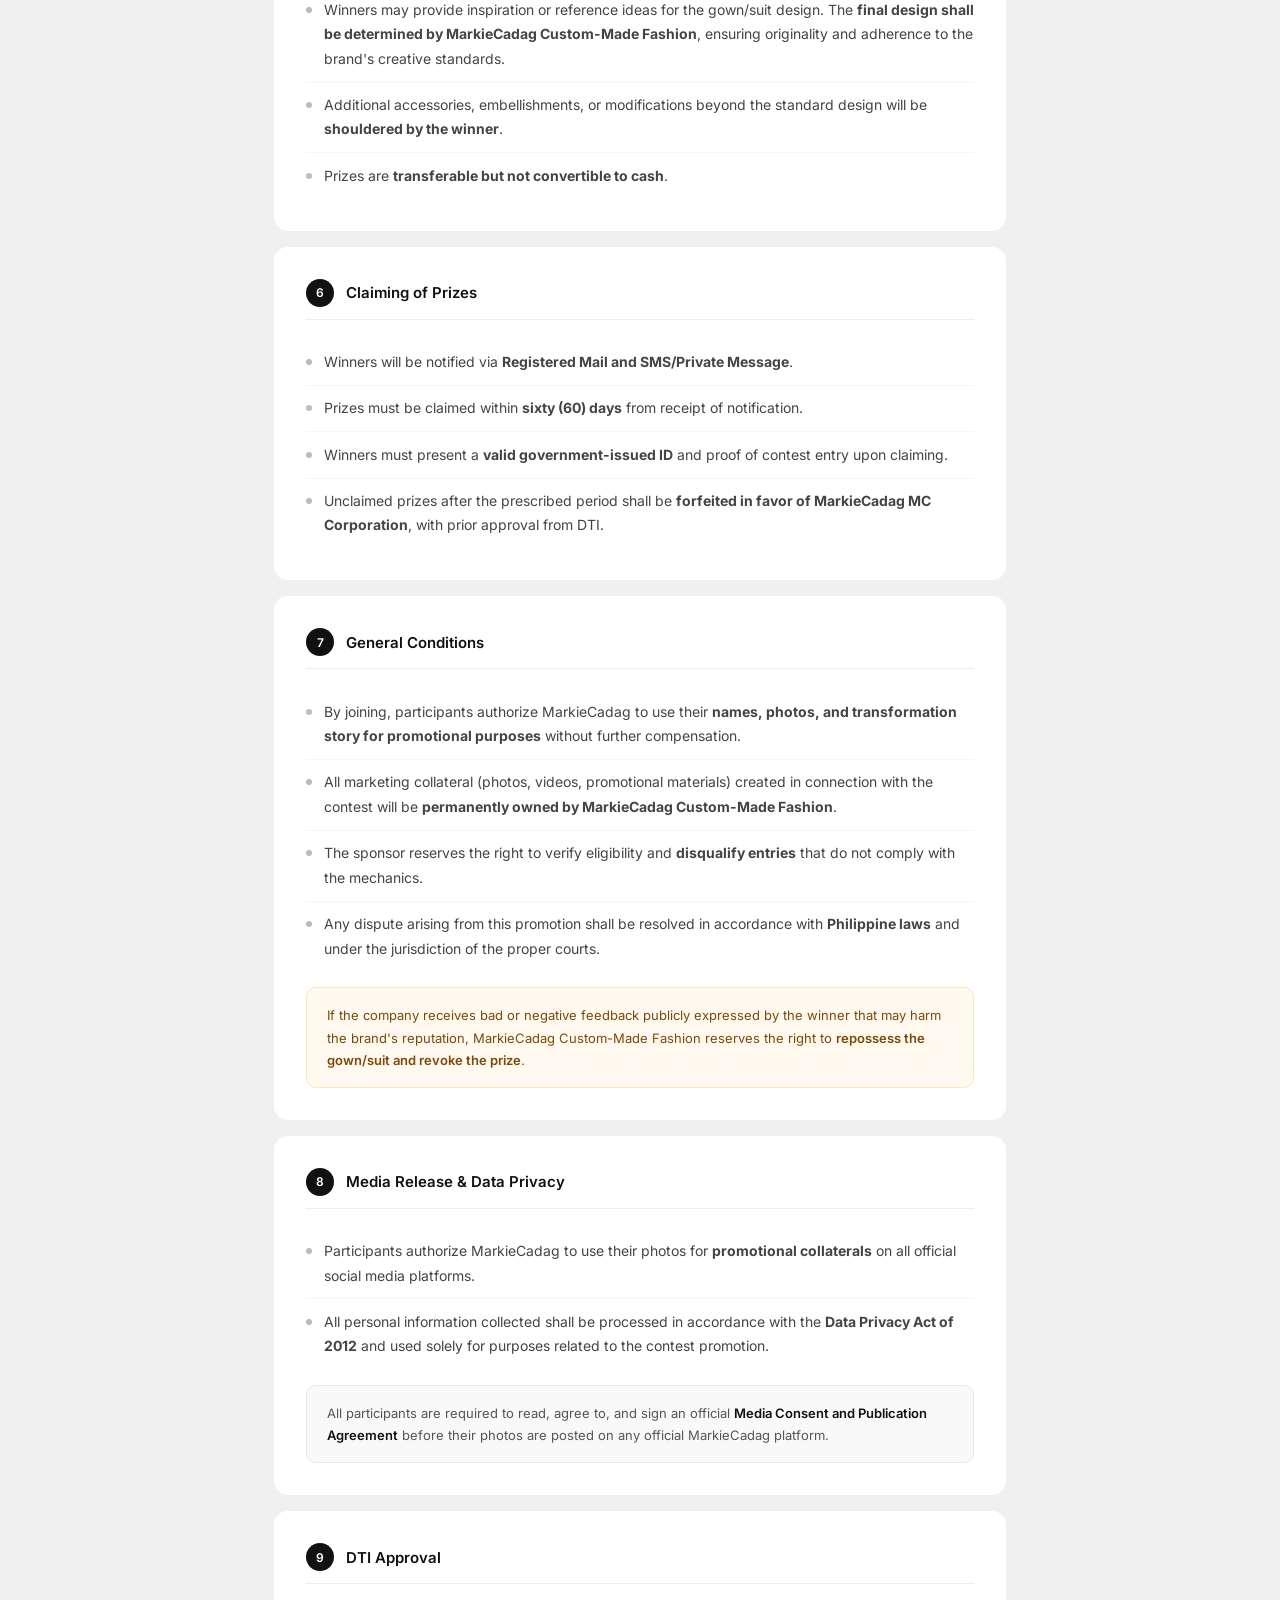
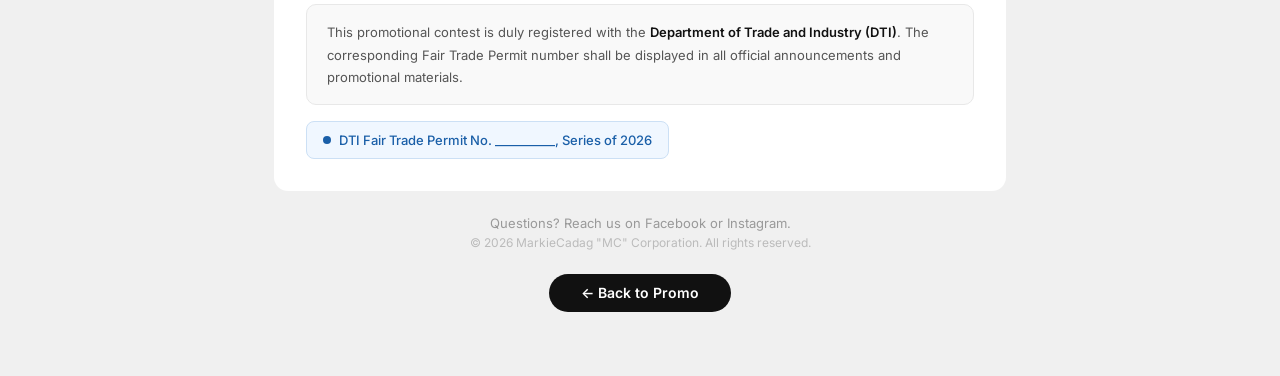
==== commit 7a9f41b1: "Update tnc.html" ====
--- a/tnc.html
+++ b/tnc.html
@@ -69,7 +69,7 @@
       <ul class="tnc-list">
         <li><div class="dot"></div><span>The promo period starts on <strong>May 1, 2026</strong> and ends on <strong>December 31, 2026</strong>.</span></li>
         <li><div class="dot"></div><span>The contest runs in <strong>monthly batches</strong>. Each batch has its own session period, posting date, voting period, tallying period, and announcement date.</span></li>
-        <li><div class="dot"></div><span>There will be <strong>one (1) Grand Prize winner</strong> (<em>MarkieDoll of the Season</em>) and <strong>three (3) Consolation Prize winners</strong> (<em>MarkieDoll Seasonal Icon</em>) per batch.</span></li>
+        <li><div class="dot"></div><span>There will be <strong>one (1) Grand Prize winner</strong> (<em>MarkieDoll of the Season</em>) and <strong>three (3) Consolation Prize winners</strong> (<em>MarkieDoll Palette Icon</em>) per batch.</span></li>
         <li><div class="dot"></div><span>Monthly tallying of votes will be conducted on the <strong>28th–29th of the following month</strong> at the MarkieCadag shop in Gen. Trias, Cavite, in the presence of a DTI Representative via <strong>GMeet/Zoom meeting</strong>.</span></li>
       </ul>
 
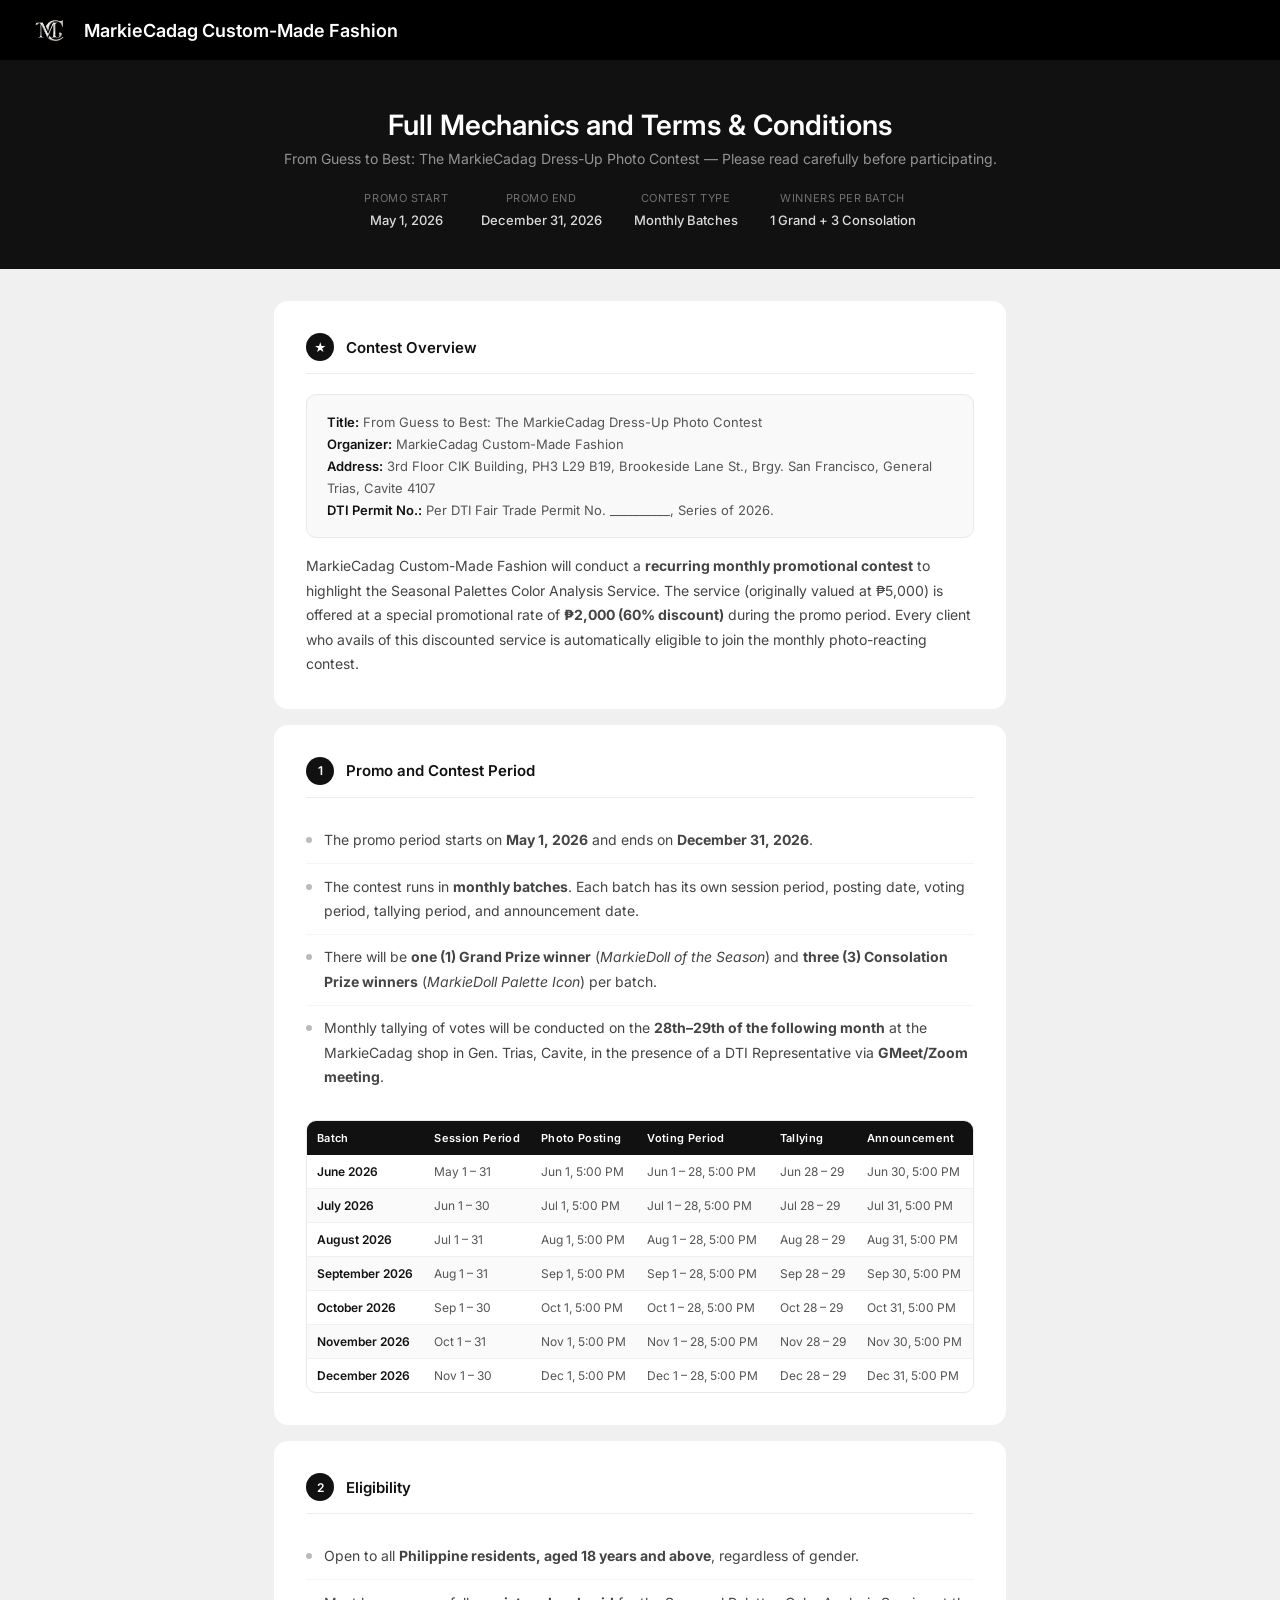
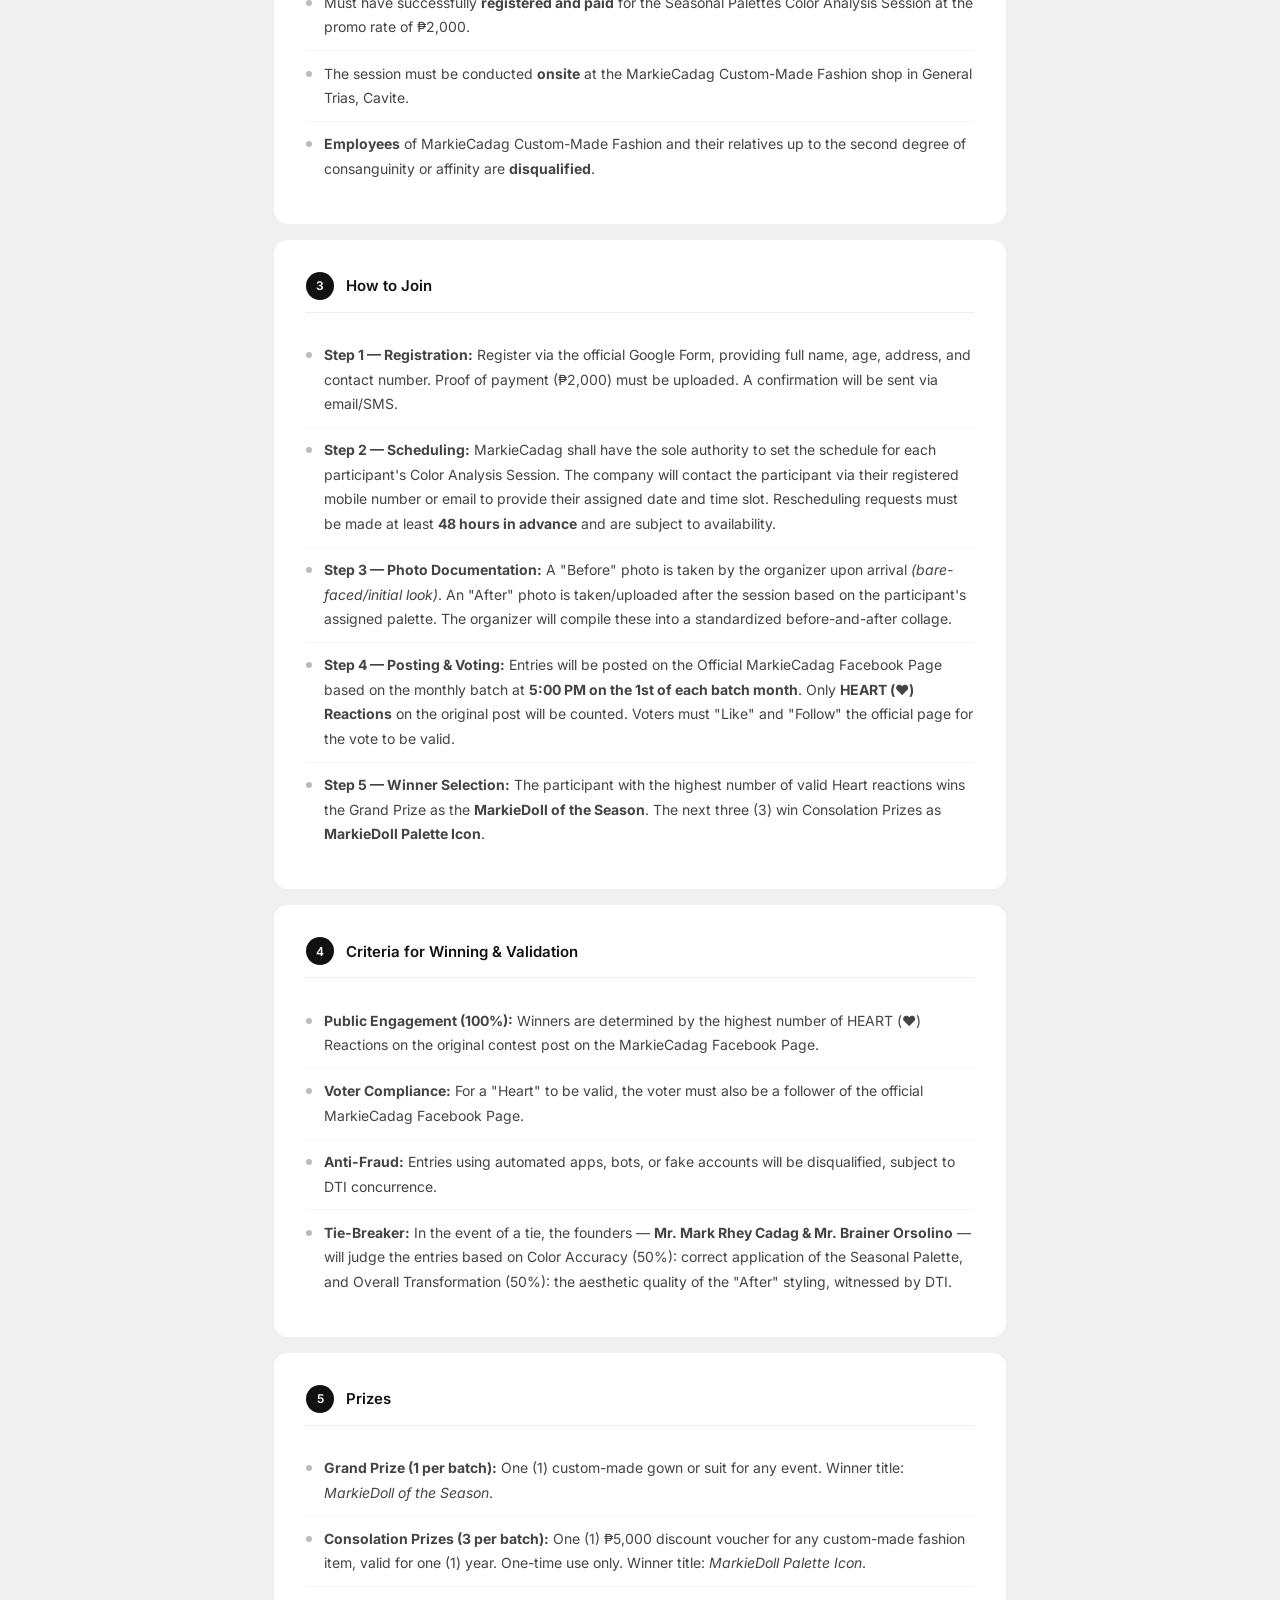
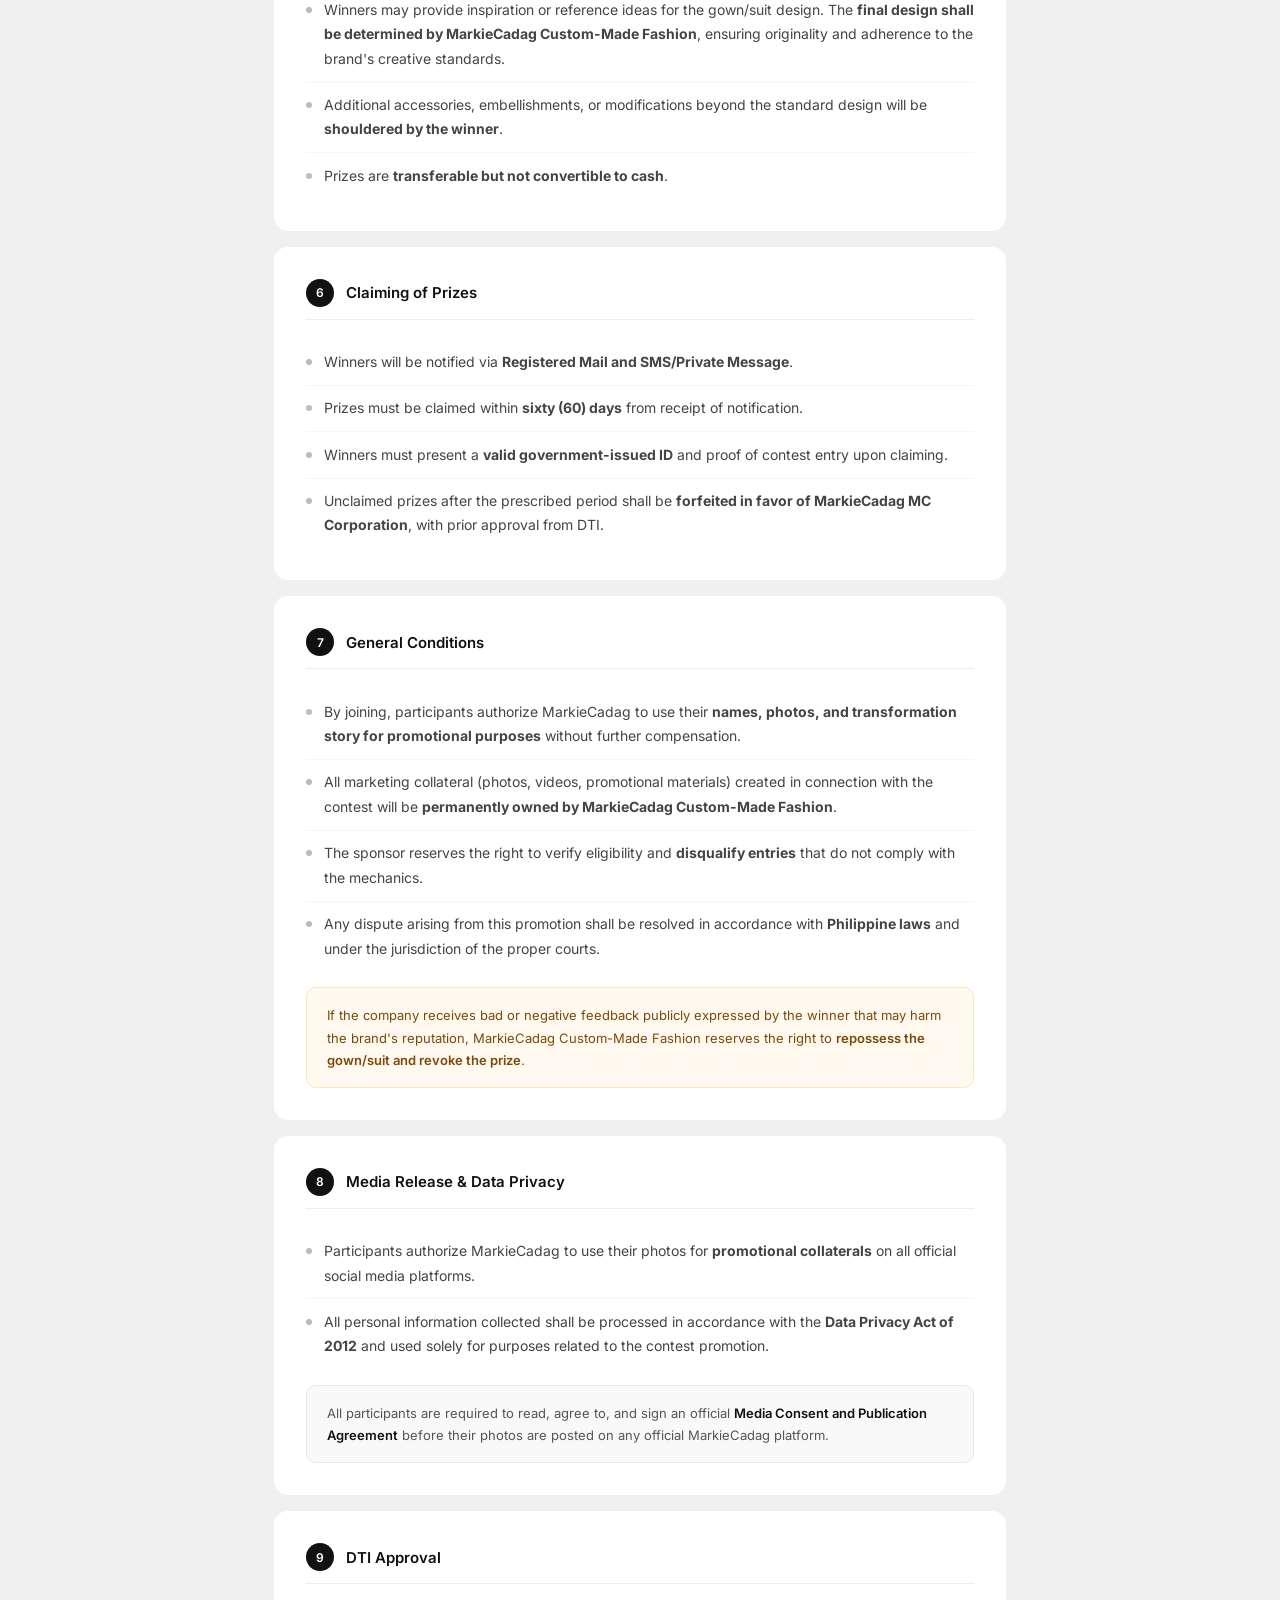
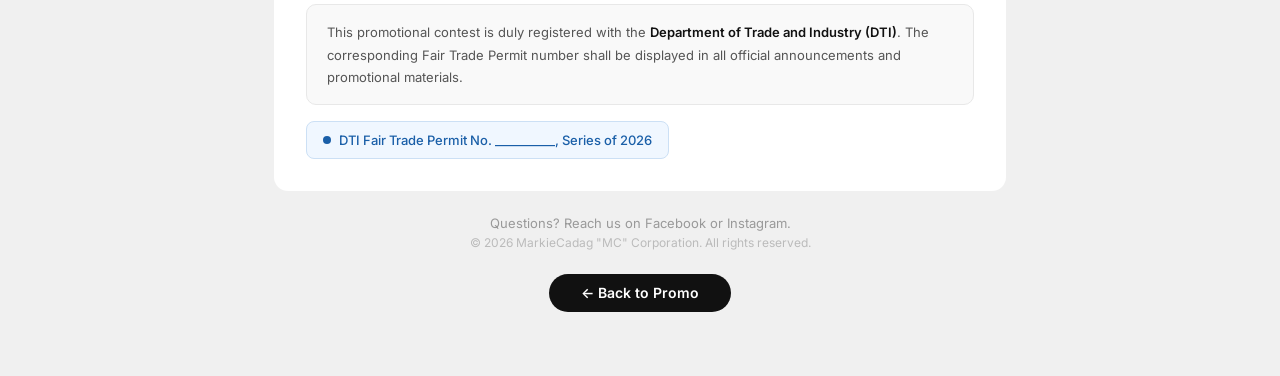
==== commit 644a39da: "seasonal > palette" ====
--- a/tnc.html
+++ b/tnc.html
@@ -172,7 +172,7 @@
         <li><div class="dot"></div><span><strong>Step 2 — Scheduling:</strong> MarkieCadag shall have the sole authority to set the schedule for each participant's Color Analysis Session. The company will contact the participant via their registered mobile number or email to provide their assigned date and time slot. Rescheduling requests must be made at least <strong>48 hours in advance</strong> and are subject to availability.</span></li>
         <li><div class="dot"></div><span><strong>Step 3 — Photo Documentation:</strong> A "Before" photo is taken by the organizer upon arrival <em>(bare-faced/initial look)</em>. An "After" photo is taken/uploaded after the session based on the participant's assigned palette. The organizer will compile these into a standardized before-and-after collage.</span></li>
         <li><div class="dot"></div><span><strong>Step 4 — Posting & Voting:</strong> Entries will be posted on the Official MarkieCadag Facebook Page based on the monthly batch at <strong>5:00 PM on the 1st of each batch month</strong>. Only <strong>HEART (❤️) Reactions</strong> on the original post will be counted. Voters must "Like" and "Follow" the official page for the vote to be valid.</span></li>
-        <li><div class="dot"></div><span><strong>Step 5 — Winner Selection:</strong> The participant with the highest number of valid Heart reactions wins the Grand Prize as the <strong>MarkieDoll of the Season</strong>. The next three (3) win Consolation Prizes as <strong>MarkieDoll Seasonal Icon</strong>.</span></li>
+        <li><div class="dot"></div><span><strong>Step 5 — Winner Selection:</strong> The participant with the highest number of valid Heart reactions wins the Grand Prize as the <strong>MarkieDoll of the Season</strong>. The next three (3) win Consolation Prizes as <strong>MarkieDoll Palette Icon</strong>.</span></li>
       </ul>
     </div>
 
@@ -198,7 +198,7 @@
       </div>
       <ul class="tnc-list">
         <li><div class="dot"></div><span><strong>Grand Prize (1 per batch):</strong> One (1) custom-made gown or suit for any event. Winner title: <em>MarkieDoll of the Season</em>.</span></li>
-        <li><div class="dot"></div><span><strong>Consolation Prizes (3 per batch):</strong> One (1) ₱5,000 discount voucher for any custom-made fashion item, valid for one (1) year. One-time use only. Winner title: <em>MarkieDoll Seasonal Icon</em>.</span></li>
+        <li><div class="dot"></div><span><strong>Consolation Prizes (3 per batch):</strong> One (1) ₱5,000 discount voucher for any custom-made fashion item, valid for one (1) year. One-time use only. Winner title: <em>MarkieDoll Palette Icon</em>.</span></li>
         <li><div class="dot"></div><span>Winners may provide inspiration or reference ideas for the gown/suit design. The <strong>final design shall be determined by MarkieCadag Custom-Made Fashion</strong>, ensuring originality and adherence to the brand's creative standards.</span></li>
         <li><div class="dot"></div><span>Additional accessories, embellishments, or modifications beyond the standard design will be <strong>shouldered by the winner</strong>.</span></li>
         <li><div class="dot"></div><span>Prizes are <strong>transferable but not convertible to cash</strong>.</span></li>
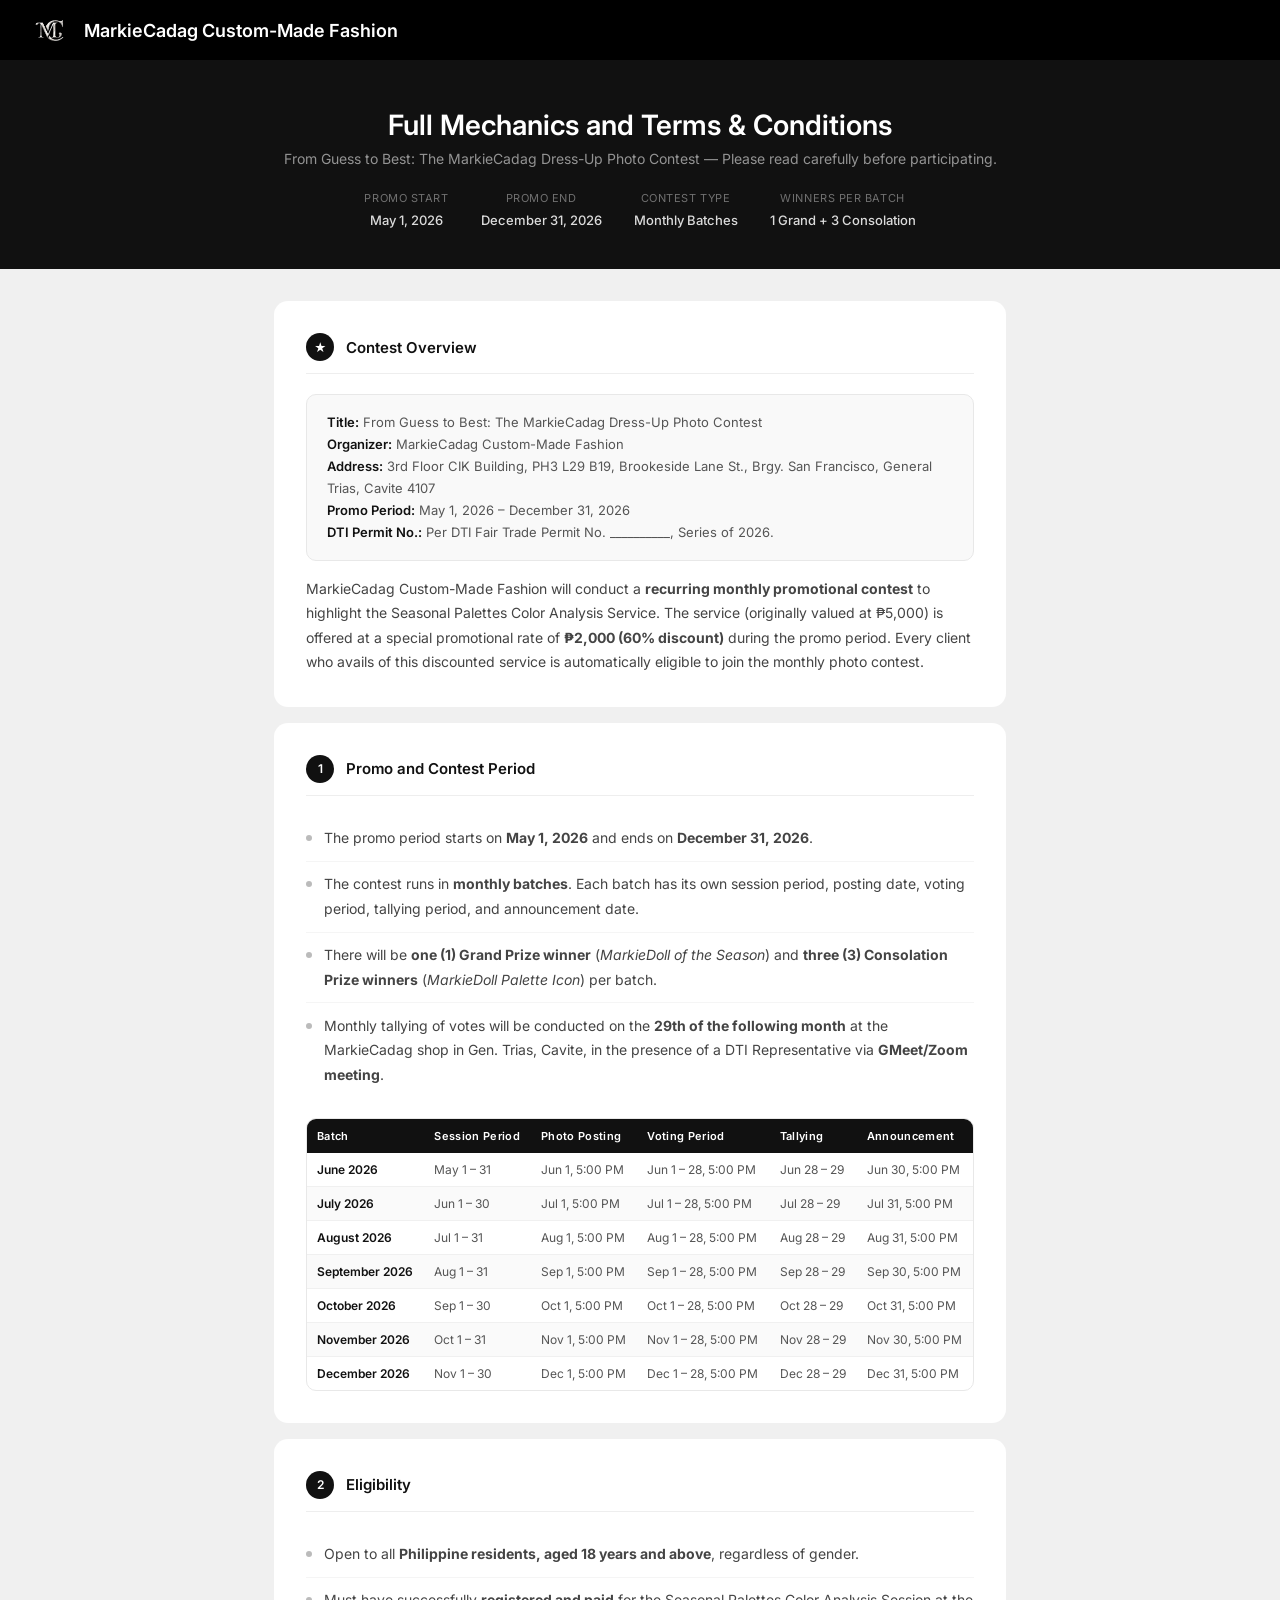
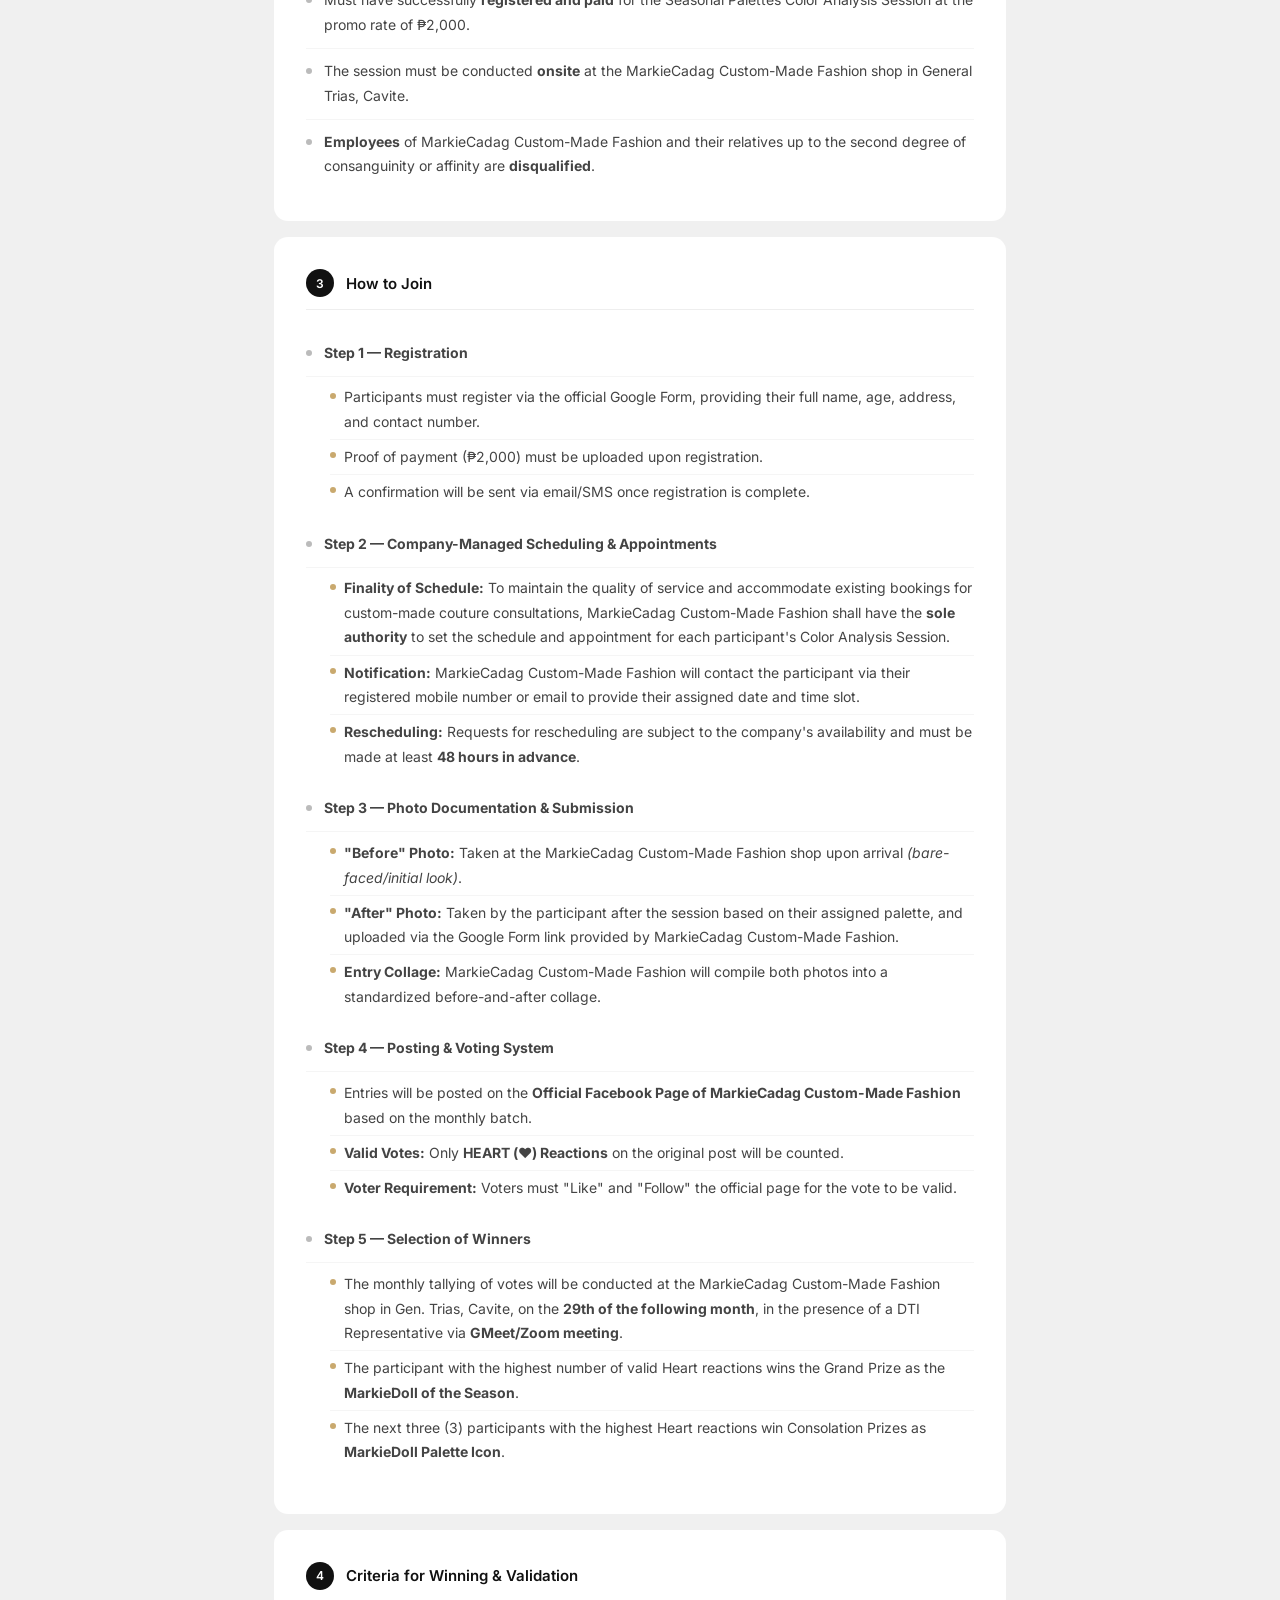
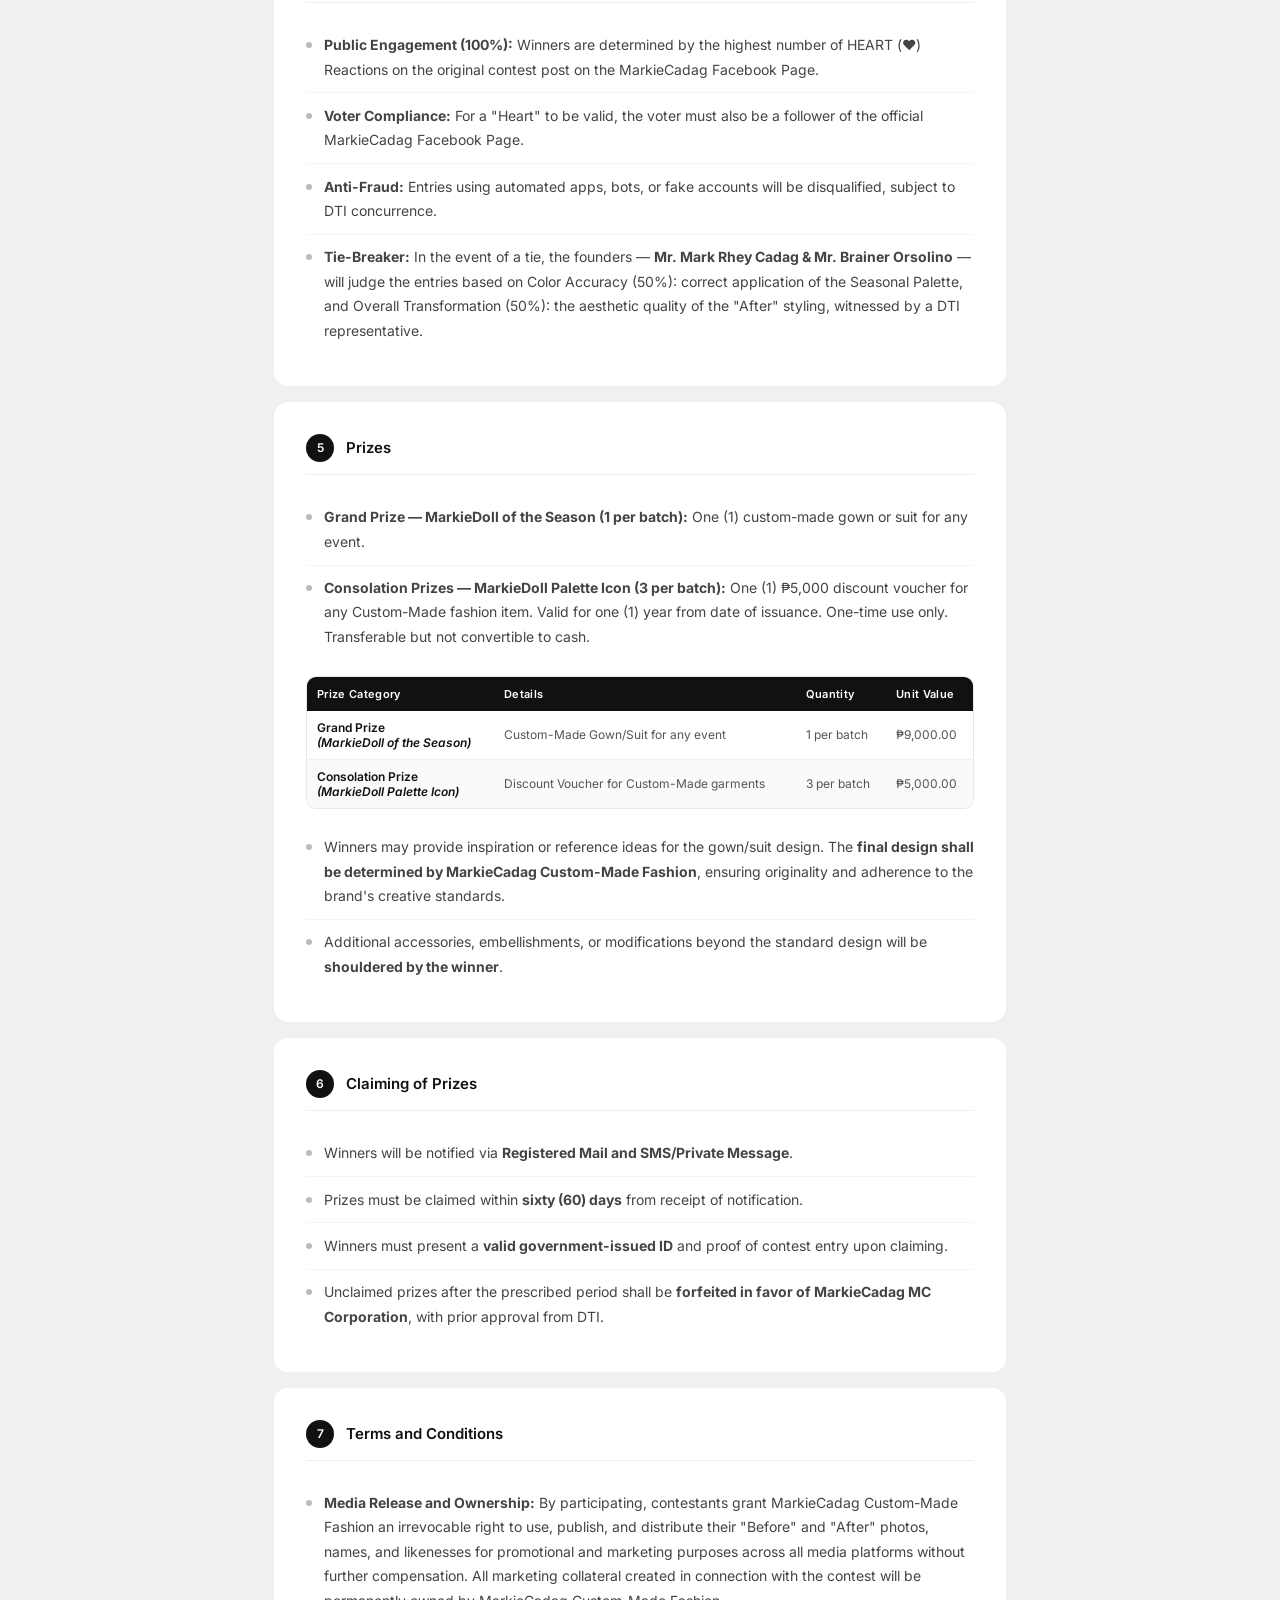
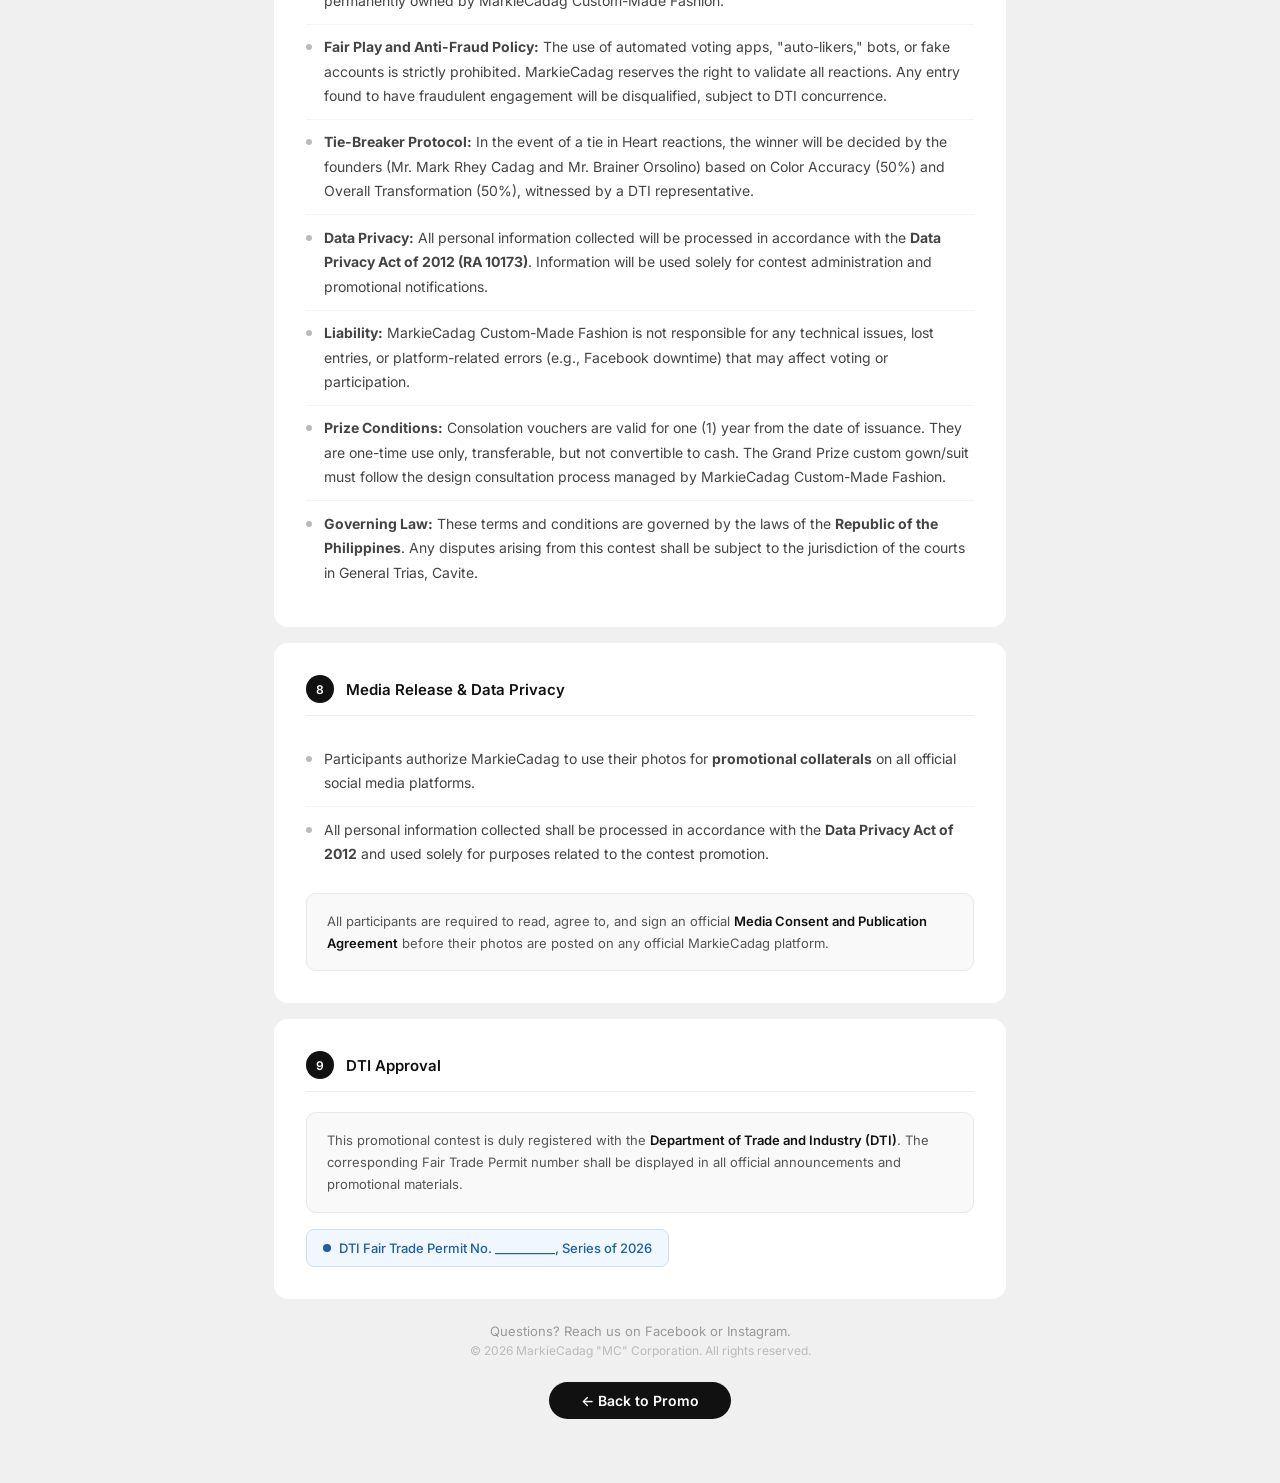
==== commit 5b2ac895: "revisions" ====
--- a/tnc.html
+++ b/tnc.html
@@ -53,10 +53,11 @@
         <strong>Title:</strong> From Guess to Best: The MarkieCadag Dress-Up Photo Contest<br>
         <strong>Organizer:</strong> MarkieCadag Custom-Made Fashion<br>
         <strong>Address:</strong> 3rd Floor CIK Building, PH3 L29 B19, Brookeside Lane St., Brgy. San Francisco, General Trias, Cavite 4107<br>
+        <strong>Promo Period:</strong> May 1, 2026 – December 31, 2026<br>
         <strong>DTI Permit No.:</strong> Per DTI Fair Trade Permit No. __________, Series of 2026.
       </div>
       <div style="margin-top: 1rem; font-size: 14px; color: #444; line-height: 1.75;">
-        MarkieCadag Custom-Made Fashion will conduct a <strong>recurring monthly promotional contest</strong> to highlight the Seasonal Palettes Color Analysis Service. The service (originally valued at ₱5,000) is offered at a special promotional rate of <strong>₱2,000 (60% discount)</strong> during the promo period. Every client who avails of this discounted service is automatically eligible to join the monthly photo-reacting contest.
+        MarkieCadag Custom-Made Fashion will conduct a <strong>recurring monthly promotional contest</strong> to highlight the Seasonal Palettes Color Analysis Service. The service (originally valued at ₱5,000) is offered at a special promotional rate of <strong>₱2,000 (60% discount)</strong> during the promo period. Every client who avails of this discounted service is automatically eligible to join the monthly photo contest.
       </div>
     </div>
 
@@ -70,7 +71,7 @@
         <li><div class="dot"></div><span>The promo period starts on <strong>May 1, 2026</strong> and ends on <strong>December 31, 2026</strong>.</span></li>
         <li><div class="dot"></div><span>The contest runs in <strong>monthly batches</strong>. Each batch has its own session period, posting date, voting period, tallying period, and announcement date.</span></li>
         <li><div class="dot"></div><span>There will be <strong>one (1) Grand Prize winner</strong> (<em>MarkieDoll of the Season</em>) and <strong>three (3) Consolation Prize winners</strong> (<em>MarkieDoll Palette Icon</em>) per batch.</span></li>
-        <li><div class="dot"></div><span>Monthly tallying of votes will be conducted on the <strong>28th–29th of the following month</strong> at the MarkieCadag shop in Gen. Trias, Cavite, in the presence of a DTI Representative via <strong>GMeet/Zoom meeting</strong>.</span></li>
+        <li><div class="dot"></div><span>Monthly tallying of votes will be conducted on the <strong>29th of the following month</strong> at the MarkieCadag shop in Gen. Trias, Cavite, in the presence of a DTI Representative via <strong>GMeet/Zoom meeting</strong>.</span></li>
       </ul>
 
       <div class="batch-table-wrap">
@@ -162,19 +163,50 @@
     </div>
 
     <!-- Section 3 -->
-    <div class="tnc-section">
-      <div class="tnc-section-head">
-        <div class="sec-num">3</div>
-        <h2>How to Join</h2>
-      </div>
-      <ul class="tnc-list">
-        <li><div class="dot"></div><span><strong>Step 1 — Registration:</strong> Register via the official Google Form, providing full name, age, address, and contact number. Proof of payment (₱2,000) must be uploaded. A confirmation will be sent via email/SMS.</span></li>
-        <li><div class="dot"></div><span><strong>Step 2 — Scheduling:</strong> MarkieCadag shall have the sole authority to set the schedule for each participant's Color Analysis Session. The company will contact the participant via their registered mobile number or email to provide their assigned date and time slot. Rescheduling requests must be made at least <strong>48 hours in advance</strong> and are subject to availability.</span></li>
-        <li><div class="dot"></div><span><strong>Step 3 — Photo Documentation:</strong> A "Before" photo is taken by the organizer upon arrival <em>(bare-faced/initial look)</em>. An "After" photo is taken/uploaded after the session based on the participant's assigned palette. The organizer will compile these into a standardized before-and-after collage.</span></li>
-        <li><div class="dot"></div><span><strong>Step 4 — Posting & Voting:</strong> Entries will be posted on the Official MarkieCadag Facebook Page based on the monthly batch at <strong>5:00 PM on the 1st of each batch month</strong>. Only <strong>HEART (❤️) Reactions</strong> on the original post will be counted. Voters must "Like" and "Follow" the official page for the vote to be valid.</span></li>
-        <li><div class="dot"></div><span><strong>Step 5 — Winner Selection:</strong> The participant with the highest number of valid Heart reactions wins the Grand Prize as the <strong>MarkieDoll of the Season</strong>. The next three (3) win Consolation Prizes as <strong>MarkieDoll Palette Icon</strong>.</span></li>
-      </ul>
-    </div>
+<div class="tnc-section">
+  <div class="tnc-section-head">
+    <div class="sec-num">3</div>
+    <h2>How to Join</h2>
+  </div>
+  <ul class="tnc-list">
+
+    <li><div class="dot"></div><span><strong>Step 1 — Registration</strong></span></li>
+    <ul class="tnc-sublist">
+      <li><div class="dot"></div><span>Participants must register via the official Google Form, providing their full name, age, address, and contact number.</span></li>
+      <li><div class="dot"></div><span>Proof of payment (₱2,000) must be uploaded upon registration.</span></li>
+      <li><div class="dot"></div><span>A confirmation will be sent via email/SMS once registration is complete.</span></li>
+    </ul>
+
+    <li><div class="dot"></div><span><strong>Step 2 — Company-Managed Scheduling & Appointments</strong></span></li>
+    <ul class="tnc-sublist">
+      <li><div class="dot"></div><span><strong>Finality of Schedule:</strong> To maintain the quality of service and accommodate existing bookings for custom-made couture consultations, MarkieCadag Custom-Made Fashion shall have the <strong>sole authority</strong> to set the schedule and appointment for each participant's Color Analysis Session.</span></li>
+      <li><div class="dot"></div><span><strong>Notification:</strong> MarkieCadag Custom-Made Fashion will contact the participant via their registered mobile number or email to provide their assigned date and time slot.</span></li>
+      <li><div class="dot"></div><span><strong>Rescheduling:</strong> Requests for rescheduling are subject to the company's availability and must be made at least <strong>48 hours in advance</strong>.</span></li>
+    </ul>
+
+    <li><div class="dot"></div><span><strong>Step 3 — Photo Documentation & Submission</strong></span></li>
+    <ul class="tnc-sublist">
+      <li><div class="dot"></div><span><strong>"Before" Photo:</strong> Taken at the MarkieCadag Custom-Made Fashion shop upon arrival <em>(bare-faced/initial look)</em>.</span></li>
+      <li><div class="dot"></div><span><strong>"After" Photo:</strong> Taken by the participant after the session based on their assigned palette, and uploaded via the Google Form link provided by MarkieCadag Custom-Made Fashion.</span></li>
+      <li><div class="dot"></div><span><strong>Entry Collage:</strong> MarkieCadag Custom-Made Fashion will compile both photos into a standardized before-and-after collage.</span></li>
+    </ul>
+
+    <li><div class="dot"></div><span><strong>Step 4 — Posting & Voting System</strong></span></li>
+    <ul class="tnc-sublist">
+      <li><div class="dot"></div><span>Entries will be posted on the <strong>Official Facebook Page of MarkieCadag Custom-Made Fashion</strong> based on the monthly batch.</span></li>
+      <li><div class="dot"></div><span><strong>Valid Votes:</strong> Only <strong>HEART (❤️) Reactions</strong> on the original post will be counted.</span></li>
+      <li><div class="dot"></div><span><strong>Voter Requirement:</strong> Voters must "Like" and "Follow" the official page for the vote to be valid.</span></li>
+    </ul>
+
+    <li><div class="dot"></div><span><strong>Step 5 — Selection of Winners</strong></span></li>
+    <ul class="tnc-sublist">
+      <li><div class="dot"></div><span>The monthly tallying of votes will be conducted at the MarkieCadag Custom-Made Fashion shop in Gen. Trias, Cavite, on the <strong>29th of the following month</strong>, in the presence of a DTI Representative via <strong>GMeet/Zoom meeting</strong>.</span></li>
+      <li><div class="dot"></div><span>The participant with the highest number of valid Heart reactions wins the Grand Prize as the <strong>MarkieDoll of the Season</strong>.</span></li>
+      <li><div class="dot"></div><span>The next three (3) participants with the highest Heart reactions win Consolation Prizes as <strong>MarkieDoll Palette Icon</strong>.</span></li>
+    </ul>
+
+  </ul>
+</div>
 
     <!-- Section 4 -->
     <div class="tnc-section">
@@ -186,7 +218,7 @@
         <li><div class="dot"></div><span><strong>Public Engagement (100%):</strong> Winners are determined by the highest number of HEART (❤️) Reactions on the original contest post on the MarkieCadag Facebook Page.</span></li>
         <li><div class="dot"></div><span><strong>Voter Compliance:</strong> For a "Heart" to be valid, the voter must also be a follower of the official MarkieCadag Facebook Page.</span></li>
         <li><div class="dot"></div><span><strong>Anti-Fraud:</strong> Entries using automated apps, bots, or fake accounts will be disqualified, subject to DTI concurrence.</span></li>
-        <li><div class="dot"></div><span><strong>Tie-Breaker:</strong> In the event of a tie, the founders — <strong>Mr. Mark Rhey Cadag & Mr. Brainer Orsolino</strong> — will judge the entries based on Color Accuracy (50%): correct application of the Seasonal Palette, and Overall Transformation (50%): the aesthetic quality of the "After" styling, witnessed by DTI.</span></li>
+        <li><div class="dot"></div><span><strong>Tie-Breaker:</strong> In the event of a tie, the founders — <strong>Mr. Mark Rhey Cadag & Mr. Brainer Orsolino</strong> — will judge the entries based on Color Accuracy (50%): correct application of the Seasonal Palette, and Overall Transformation (50%): the aesthetic quality of the "After" styling, witnessed by a DTI representative.</span></li>
       </ul>
     </div>
 
@@ -197,11 +229,40 @@
         <h2>Prizes</h2>
       </div>
       <ul class="tnc-list">
-        <li><div class="dot"></div><span><strong>Grand Prize (1 per batch):</strong> One (1) custom-made gown or suit for any event. Winner title: <em>MarkieDoll of the Season</em>.</span></li>
-        <li><div class="dot"></div><span><strong>Consolation Prizes (3 per batch):</strong> One (1) ₱5,000 discount voucher for any custom-made fashion item, valid for one (1) year. One-time use only. Winner title: <em>MarkieDoll Palette Icon</em>.</span></li>
+        <li><div class="dot"></div><span><strong>Grand Prize — MarkieDoll of the Season (1 per batch):</strong> One (1) custom-made gown or suit for any event.</span></li>
+        <li><div class="dot"></div><span><strong>Consolation Prizes — MarkieDoll Palette Icon (3 per batch):</strong> One (1) ₱5,000 discount voucher for any Custom-Made fashion item. Valid for one (1) year from date of issuance. One-time use only. Transferable but not convertible to cash.</span></li>
+      </ul>
+
+      <div class="batch-table-wrap" style="margin-top: 1rem;">
+        <table class="batch-table">
+          <thead>
+            <tr>
+              <th>Prize Category</th>
+              <th>Details</th>
+              <th>Quantity</th>
+              <th>Unit Value</th>
+            </tr>
+          </thead>
+          <tbody>
+            <tr>
+              <td class="batch-name">Grand Prize<br><em>(MarkieDoll of the Season)</em></td>
+              <td>Custom-Made Gown/Suit for any event</td>
+              <td>1 per batch</td>
+              <td>₱9,000.00</td>
+            </tr>
+            <tr class="alt">
+              <td class="batch-name">Consolation Prize<br><em>(MarkieDoll Palette Icon)</em></td>
+              <td>Discount Voucher for Custom-Made garments</td>
+              <td>3 per batch</td>
+              <td>₱5,000.00</td>
+            </tr>
+          </tbody>
+        </table>
+      </div>
+
+      <ul class="tnc-list" style="margin-top: 1rem;">
         <li><div class="dot"></div><span>Winners may provide inspiration or reference ideas for the gown/suit design. The <strong>final design shall be determined by MarkieCadag Custom-Made Fashion</strong>, ensuring originality and adherence to the brand's creative standards.</span></li>
         <li><div class="dot"></div><span>Additional accessories, embellishments, or modifications beyond the standard design will be <strong>shouldered by the winner</strong>.</span></li>
-        <li><div class="dot"></div><span>Prizes are <strong>transferable but not convertible to cash</strong>.</span></li>
       </ul>
     </div>
 
@@ -223,17 +284,17 @@
     <div class="tnc-section">
       <div class="tnc-section-head">
         <div class="sec-num">7</div>
-        <h2>General Conditions</h2>
-      </div>
-      <ul class="tnc-list">
-        <li><div class="dot"></div><span>By joining, participants authorize MarkieCadag to use their <strong>names, photos, and transformation story for promotional purposes</strong> without further compensation.</span></li>
-        <li><div class="dot"></div><span>All marketing collateral (photos, videos, promotional materials) created in connection with the contest will be <strong>permanently owned by MarkieCadag Custom-Made Fashion</strong>.</span></li>
-        <li><div class="dot"></div><span>The sponsor reserves the right to verify eligibility and <strong>disqualify entries</strong> that do not comply with the mechanics.</span></li>
-        <li><div class="dot"></div><span>Any dispute arising from this promotion shall be resolved in accordance with <strong>Philippine laws</strong> and under the jurisdiction of the proper courts.</span></li>
-      </ul>
-      <div class="warning-box">
-        If the company receives bad or negative feedback publicly expressed by the winner that may harm the brand's reputation, MarkieCadag Custom-Made Fashion reserves the right to <strong>repossess the gown/suit and revoke the prize</strong>.
-      </div>
+        <h2>Terms and Conditions</h2>
+      </div>
+      <ul class="tnc-list">
+        <li><div class="dot"></div><span><strong>Media Release and Ownership:</strong> By participating, contestants grant MarkieCadag Custom-Made Fashion an irrevocable right to use, publish, and distribute their "Before" and "After" photos, names, and likenesses for promotional and marketing purposes across all media platforms without further compensation. All marketing collateral created in connection with the contest will be permanently owned by MarkieCadag Custom-Made Fashion.</span></li>
+        <li><div class="dot"></div><span><strong>Fair Play and Anti-Fraud Policy:</strong> The use of automated voting apps, "auto-likers," bots, or fake accounts is strictly prohibited. MarkieCadag reserves the right to validate all reactions. Any entry found to have fraudulent engagement will be disqualified, subject to DTI concurrence.</span></li>
+        <li><div class="dot"></div><span><strong>Tie-Breaker Protocol:</strong> In the event of a tie in Heart reactions, the winner will be decided by the founders (Mr. Mark Rhey Cadag and Mr. Brainer Orsolino) based on Color Accuracy (50%) and Overall Transformation (50%), witnessed by a DTI representative.</span></li>
+        <li><div class="dot"></div><span><strong>Data Privacy:</strong> All personal information collected will be processed in accordance with the <strong>Data Privacy Act of 2012 (RA 10173)</strong>. Information will be used solely for contest administration and promotional notifications.</span></li>
+        <li><div class="dot"></div><span><strong>Liability:</strong> MarkieCadag Custom-Made Fashion is not responsible for any technical issues, lost entries, or platform-related errors (e.g., Facebook downtime) that may affect voting or participation.</span></li>
+        <li><div class="dot"></div><span><strong>Prize Conditions:</strong> Consolation vouchers are valid for one (1) year from the date of issuance. They are one-time use only, transferable, but not convertible to cash. The Grand Prize custom gown/suit must follow the design consultation process managed by MarkieCadag Custom-Made Fashion.</span></li>
+        <li><div class="dot"></div><span><strong>Governing Law:</strong> These terms and conditions are governed by the laws of the <strong>Republic of the Philippines</strong>. Any disputes arising from this contest shall be subject to the jurisdiction of the courts in General Trias, Cavite.</span></li>
+      </ul>
     </div>
 
     <!-- Section 8 -->
--- a/tnc.css
+++ b/tnc.css
@@ -330,4 +330,29 @@
   .tnc-section { padding: 1.5rem 1.25rem; }
   .date-chips { gap: 6px; }
   .chip { font-size: 11px; padding: 4px 10px; }
+}
+
+.tnc-sublist {
+  list-style: none;
+  padding: 0;
+  margin: 0.25rem 0 0.75rem 1.5rem;
+}
+
+.tnc-sublist li {
+  display: flex;
+  align-items: flex-start;
+  gap: 0.5rem;
+  padding: 0.3rem 0;
+  font-size: 14px;
+  color: #444;
+  line-height: 1.75;
+}
+
+.tnc-sublist .dot {
+  width: 6px;
+  height: 6px;
+  min-width: 6px;
+  border-radius: 50%;
+  background: #c9a96e;
+  margin-top: 0.45rem;
 }
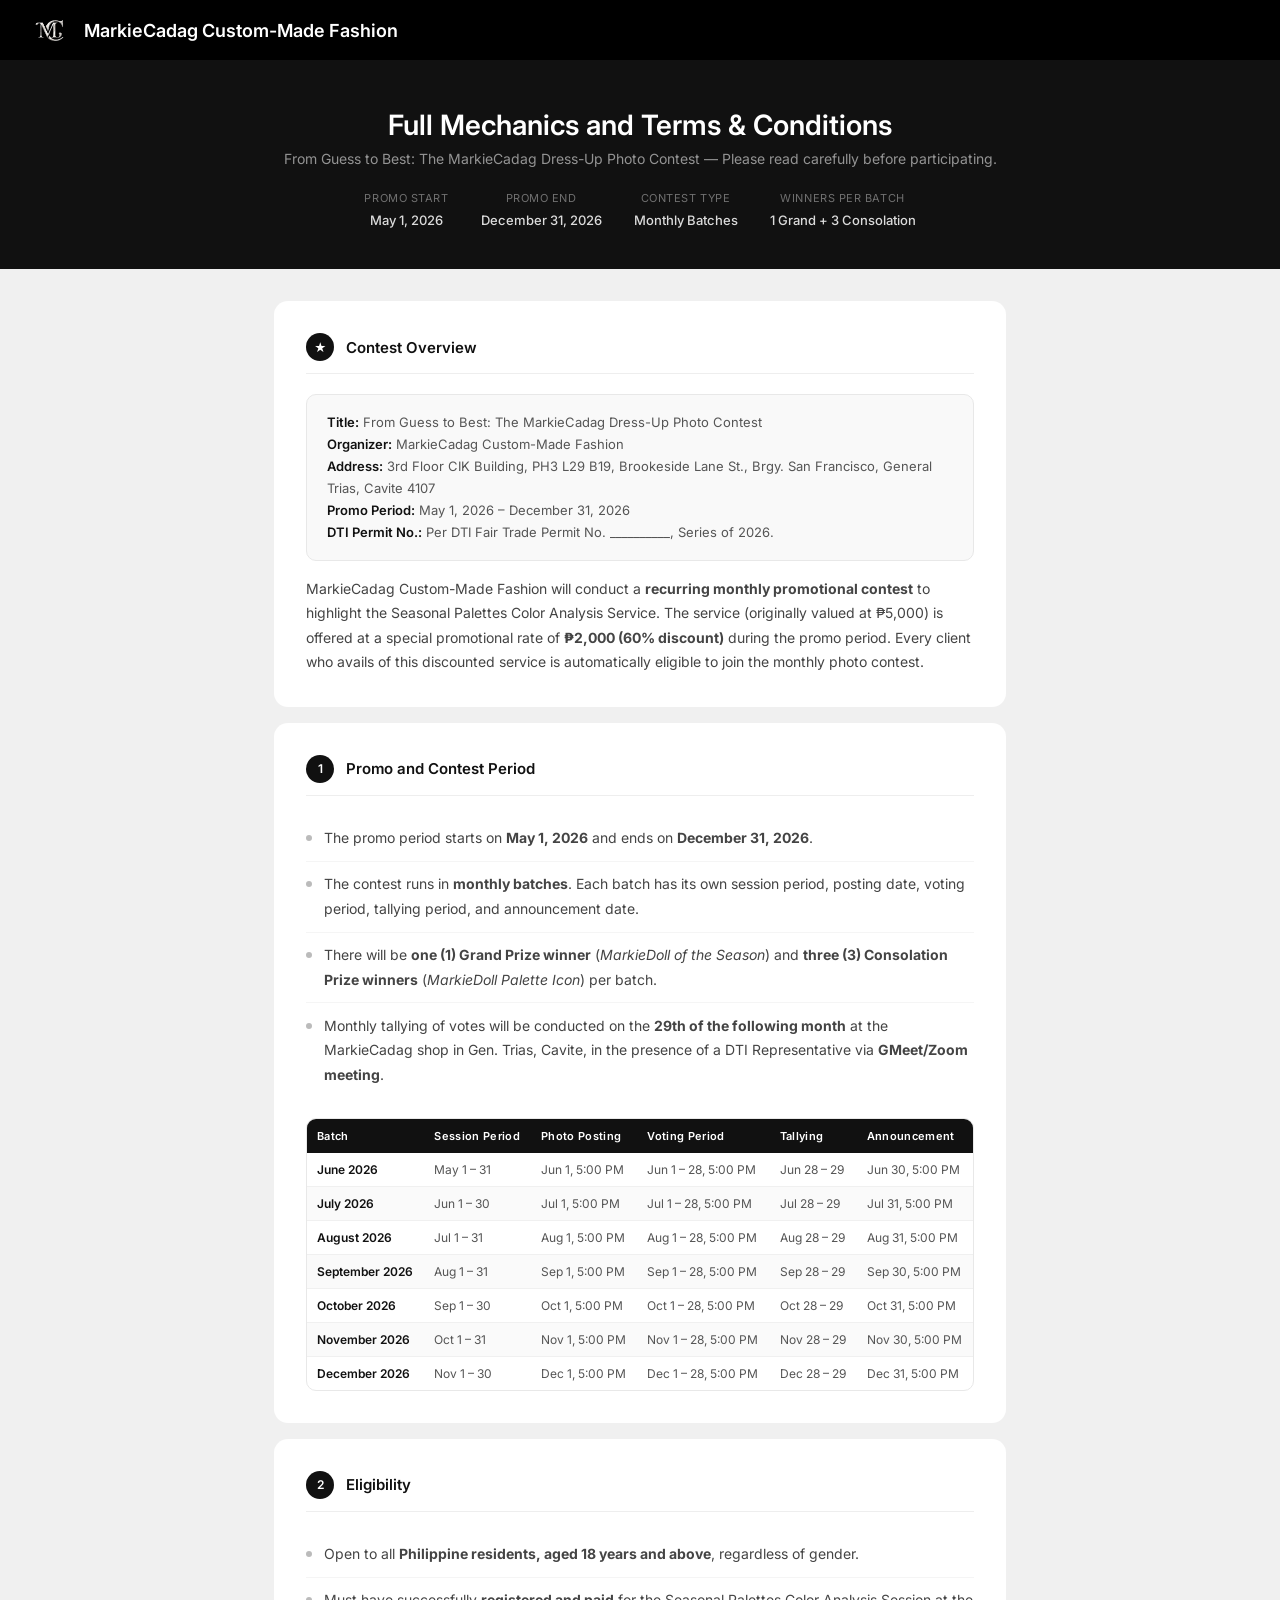
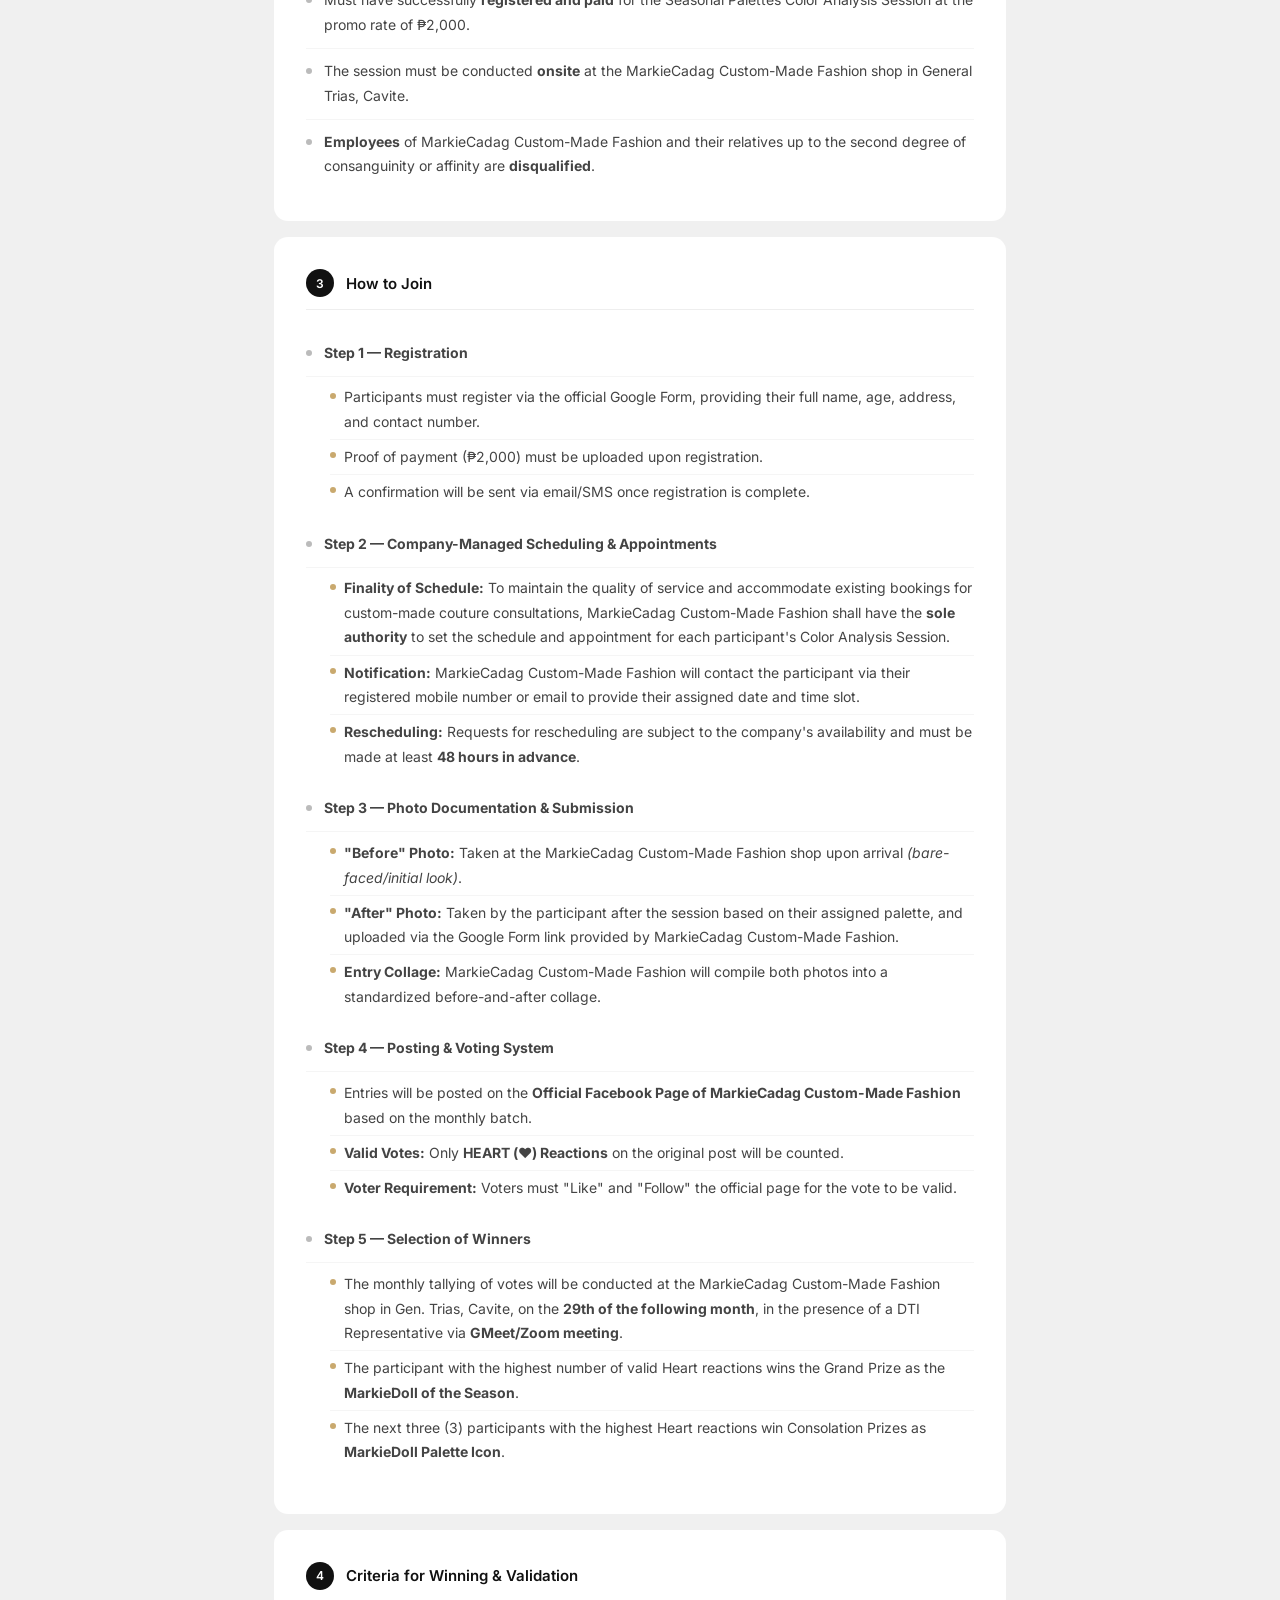
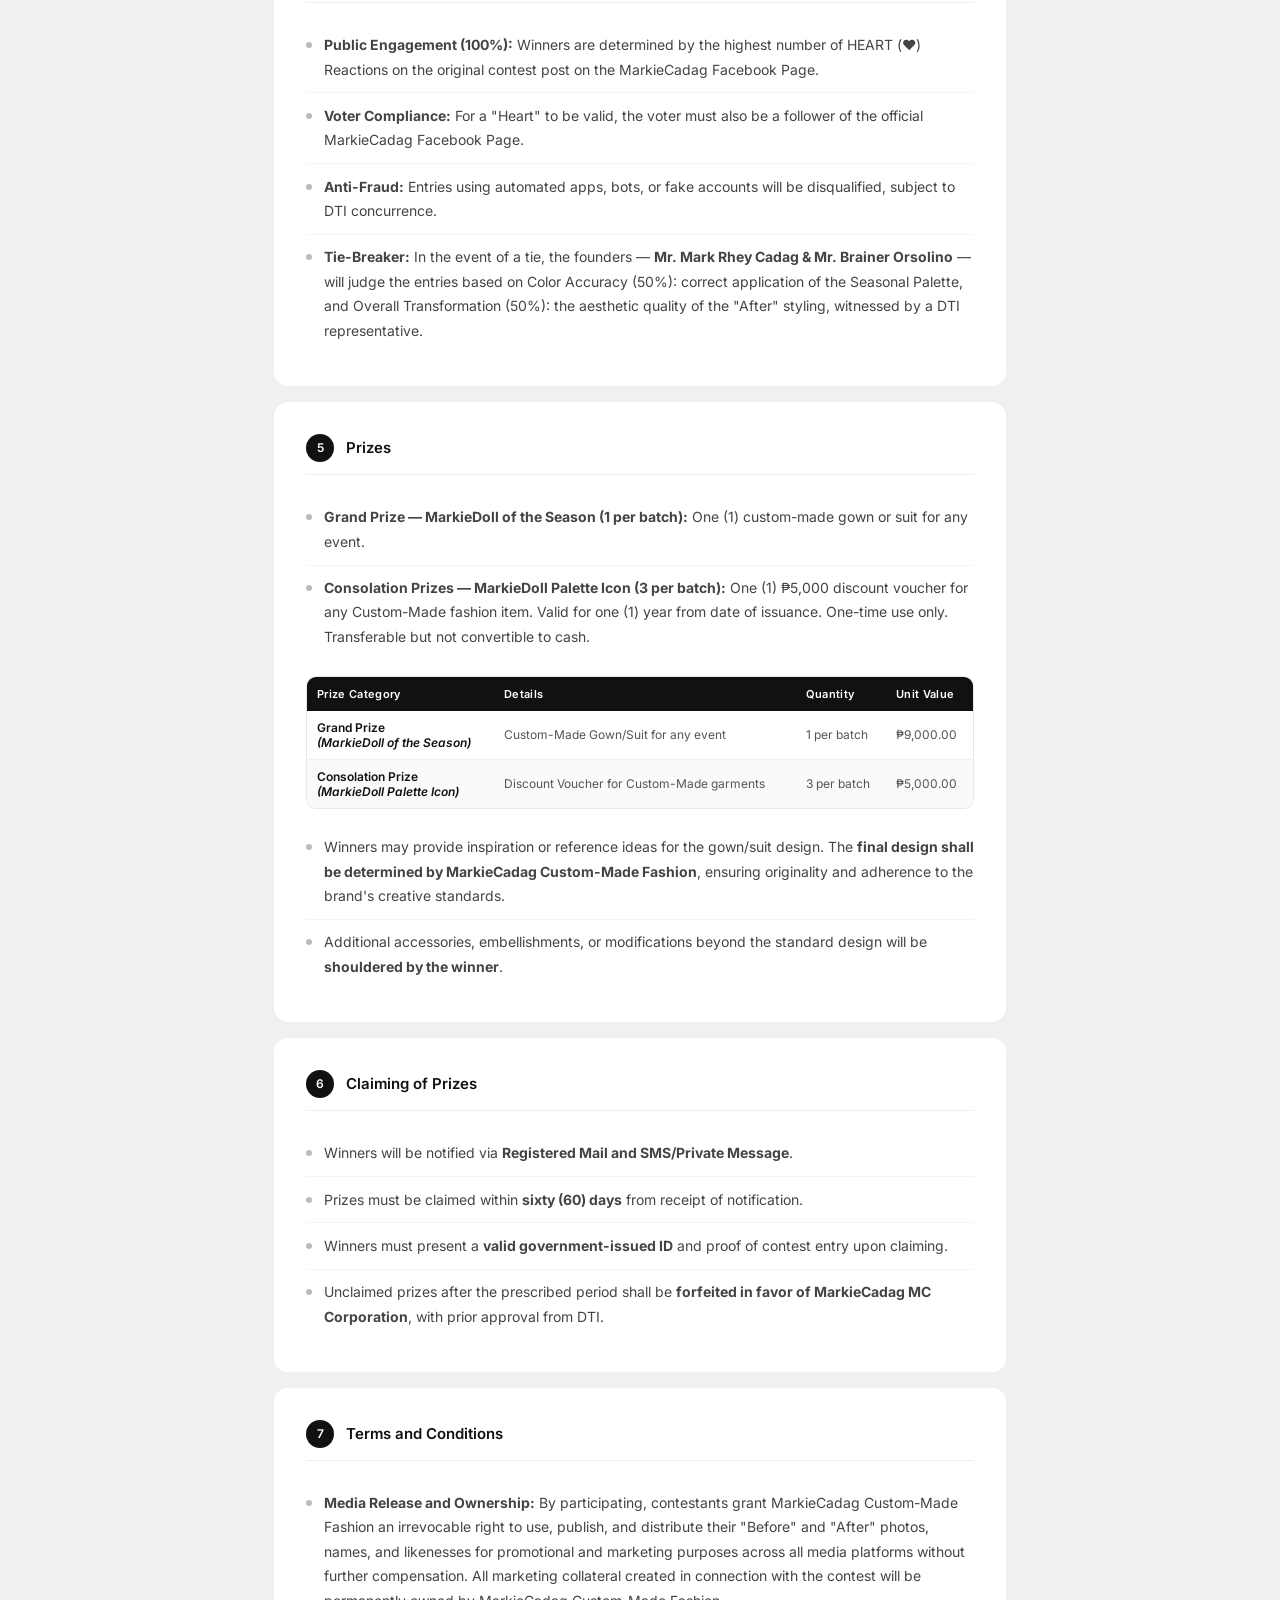
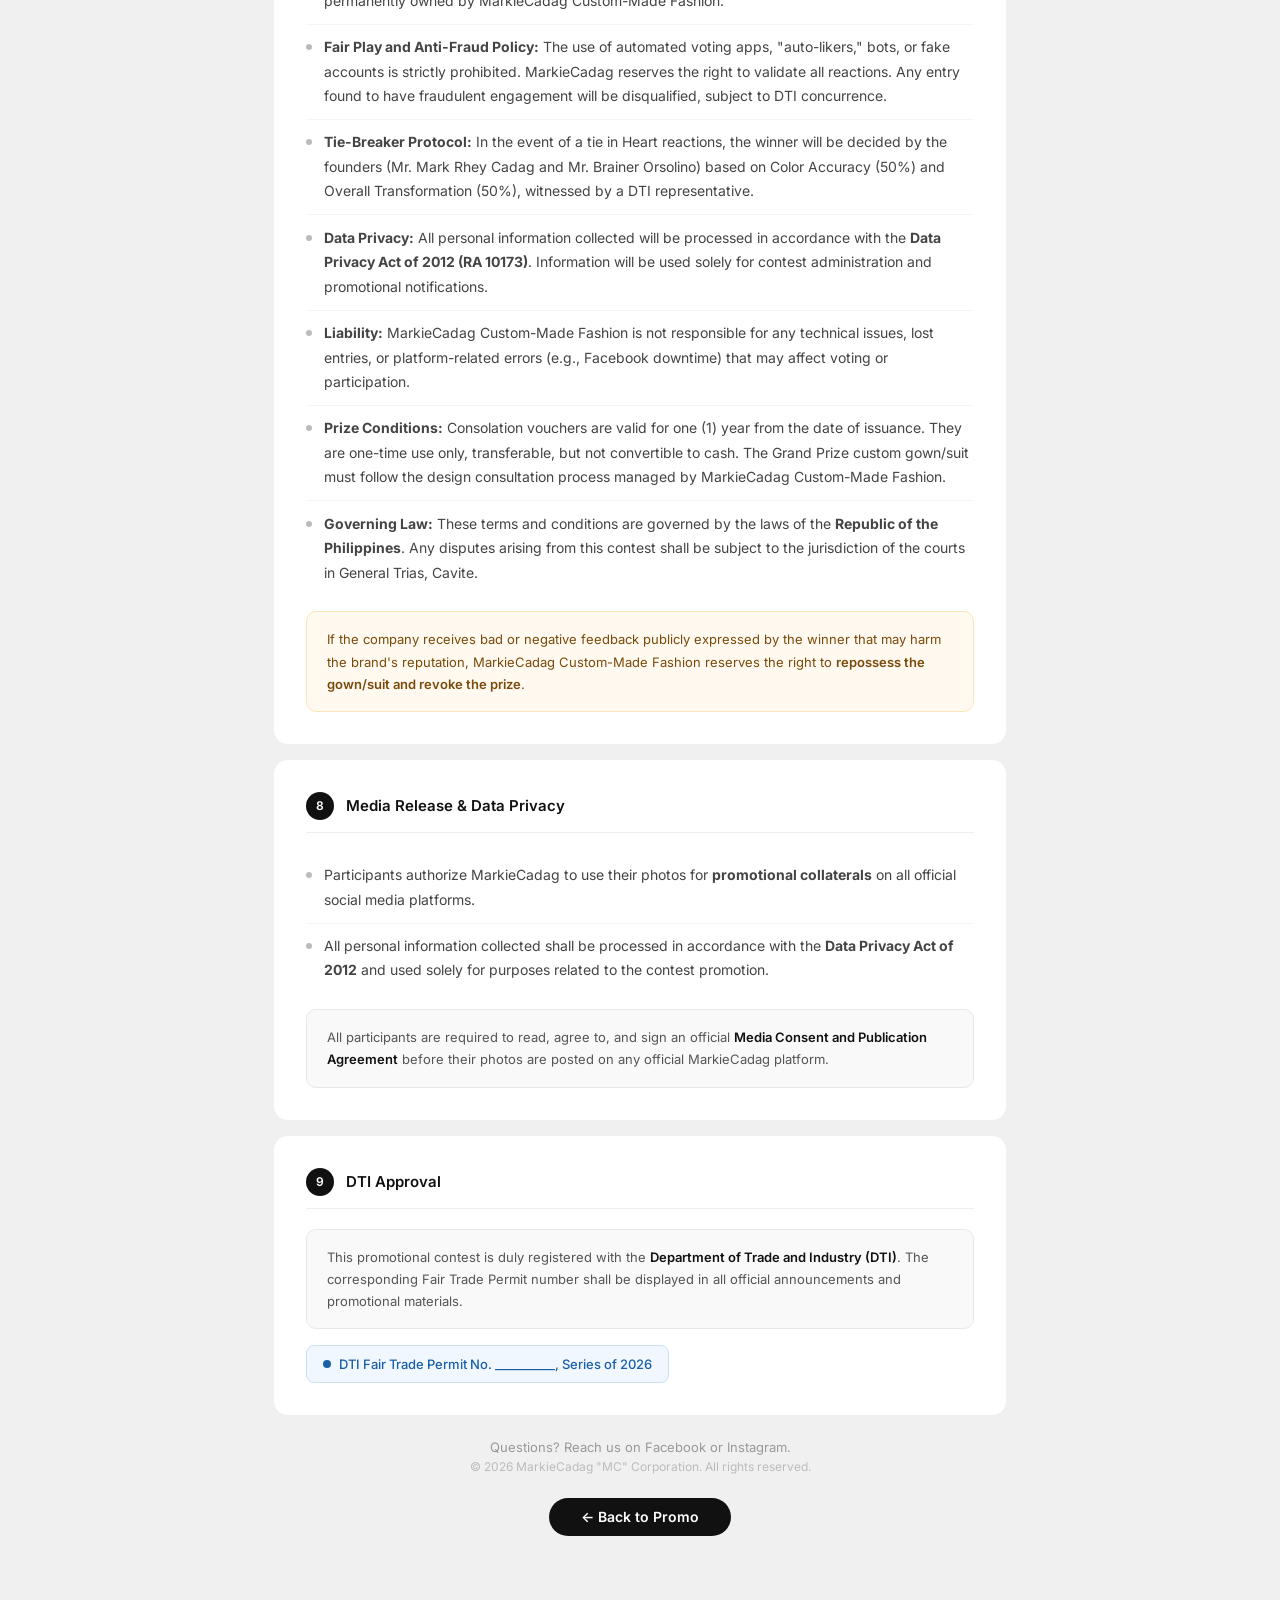
==== commit c237ddf4: "WARNING BOX" ====
--- a/tnc.html
+++ b/tnc.html
@@ -295,6 +295,9 @@
         <li><div class="dot"></div><span><strong>Prize Conditions:</strong> Consolation vouchers are valid for one (1) year from the date of issuance. They are one-time use only, transferable, but not convertible to cash. The Grand Prize custom gown/suit must follow the design consultation process managed by MarkieCadag Custom-Made Fashion.</span></li>
         <li><div class="dot"></div><span><strong>Governing Law:</strong> These terms and conditions are governed by the laws of the <strong>Republic of the Philippines</strong>. Any disputes arising from this contest shall be subject to the jurisdiction of the courts in General Trias, Cavite.</span></li>
       </ul>
+      <div class="warning-box">
+        If the company receives bad or negative feedback publicly expressed by the winner that may harm the brand's reputation, MarkieCadag Custom-Made Fashion reserves the right to <strong>repossess the gown/suit and revoke the prize</strong>.
+      </div>
     </div>
 
     <!-- Section 8 -->
